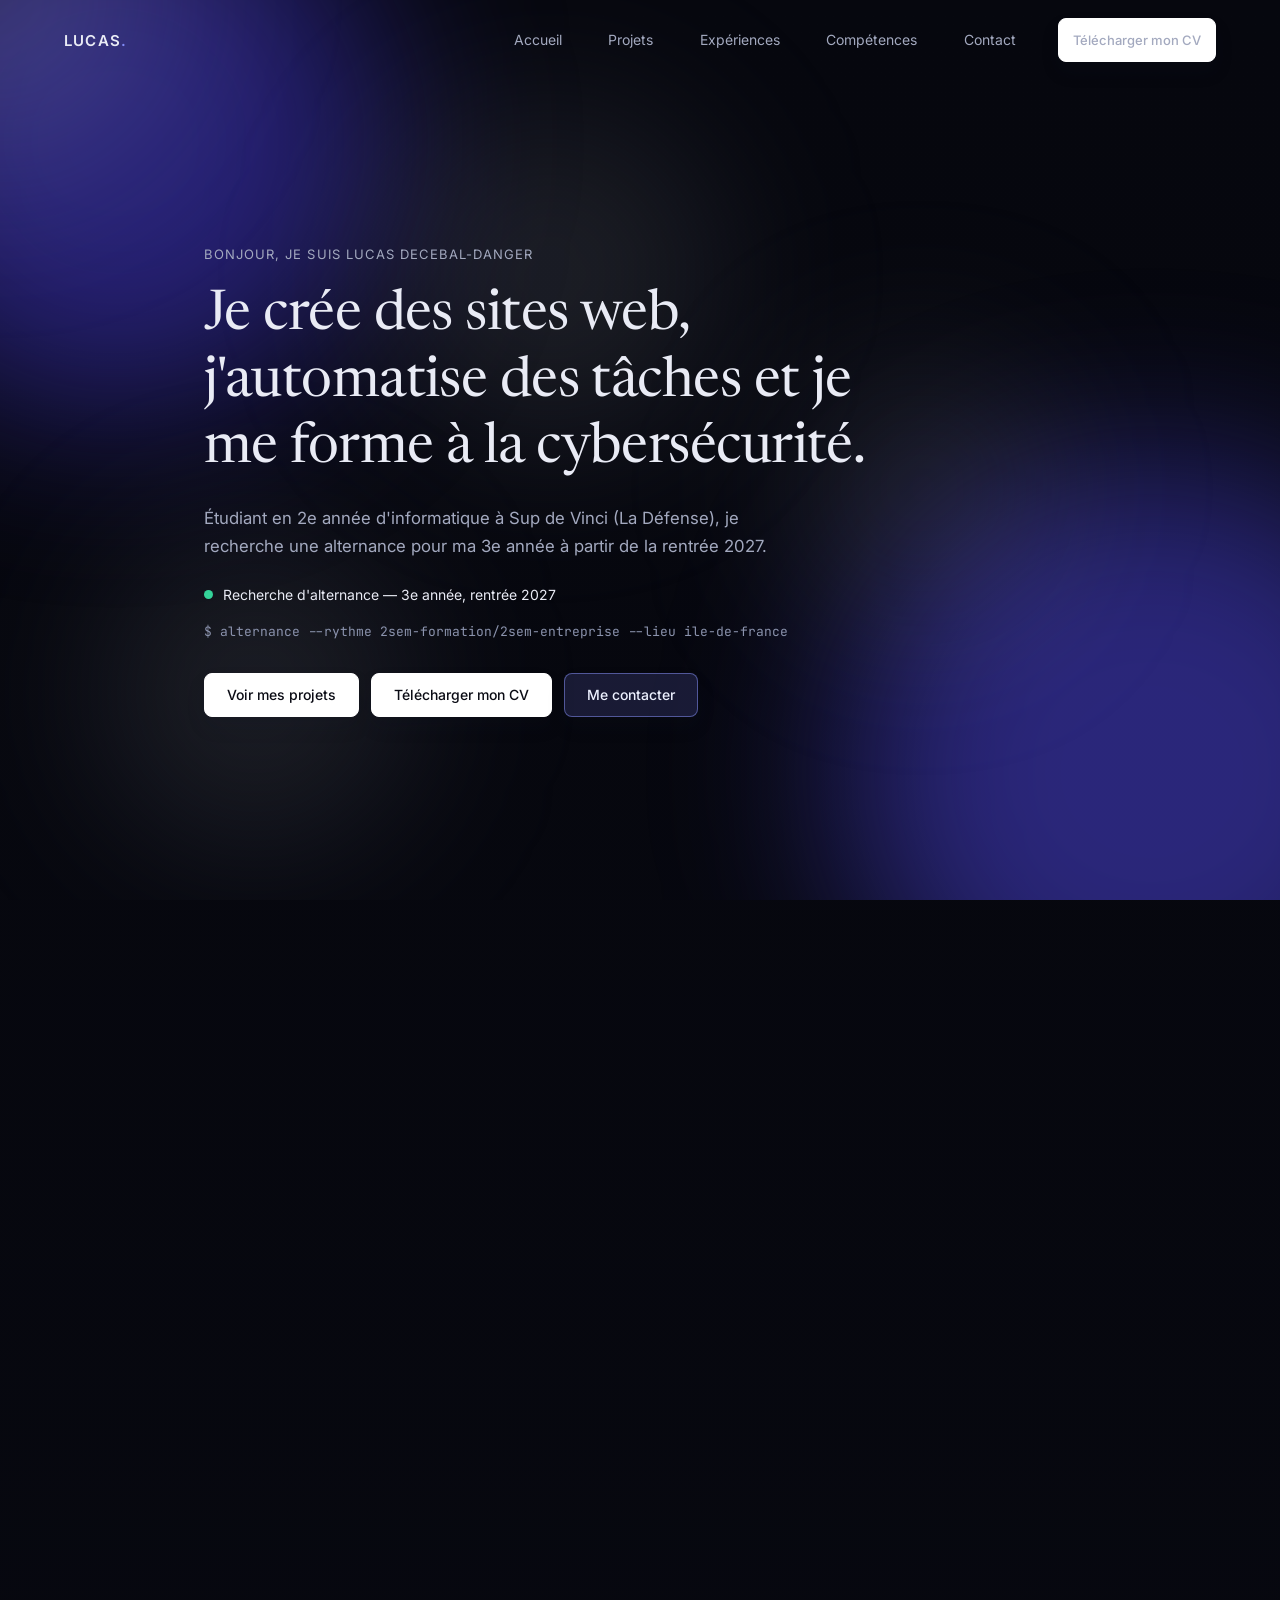
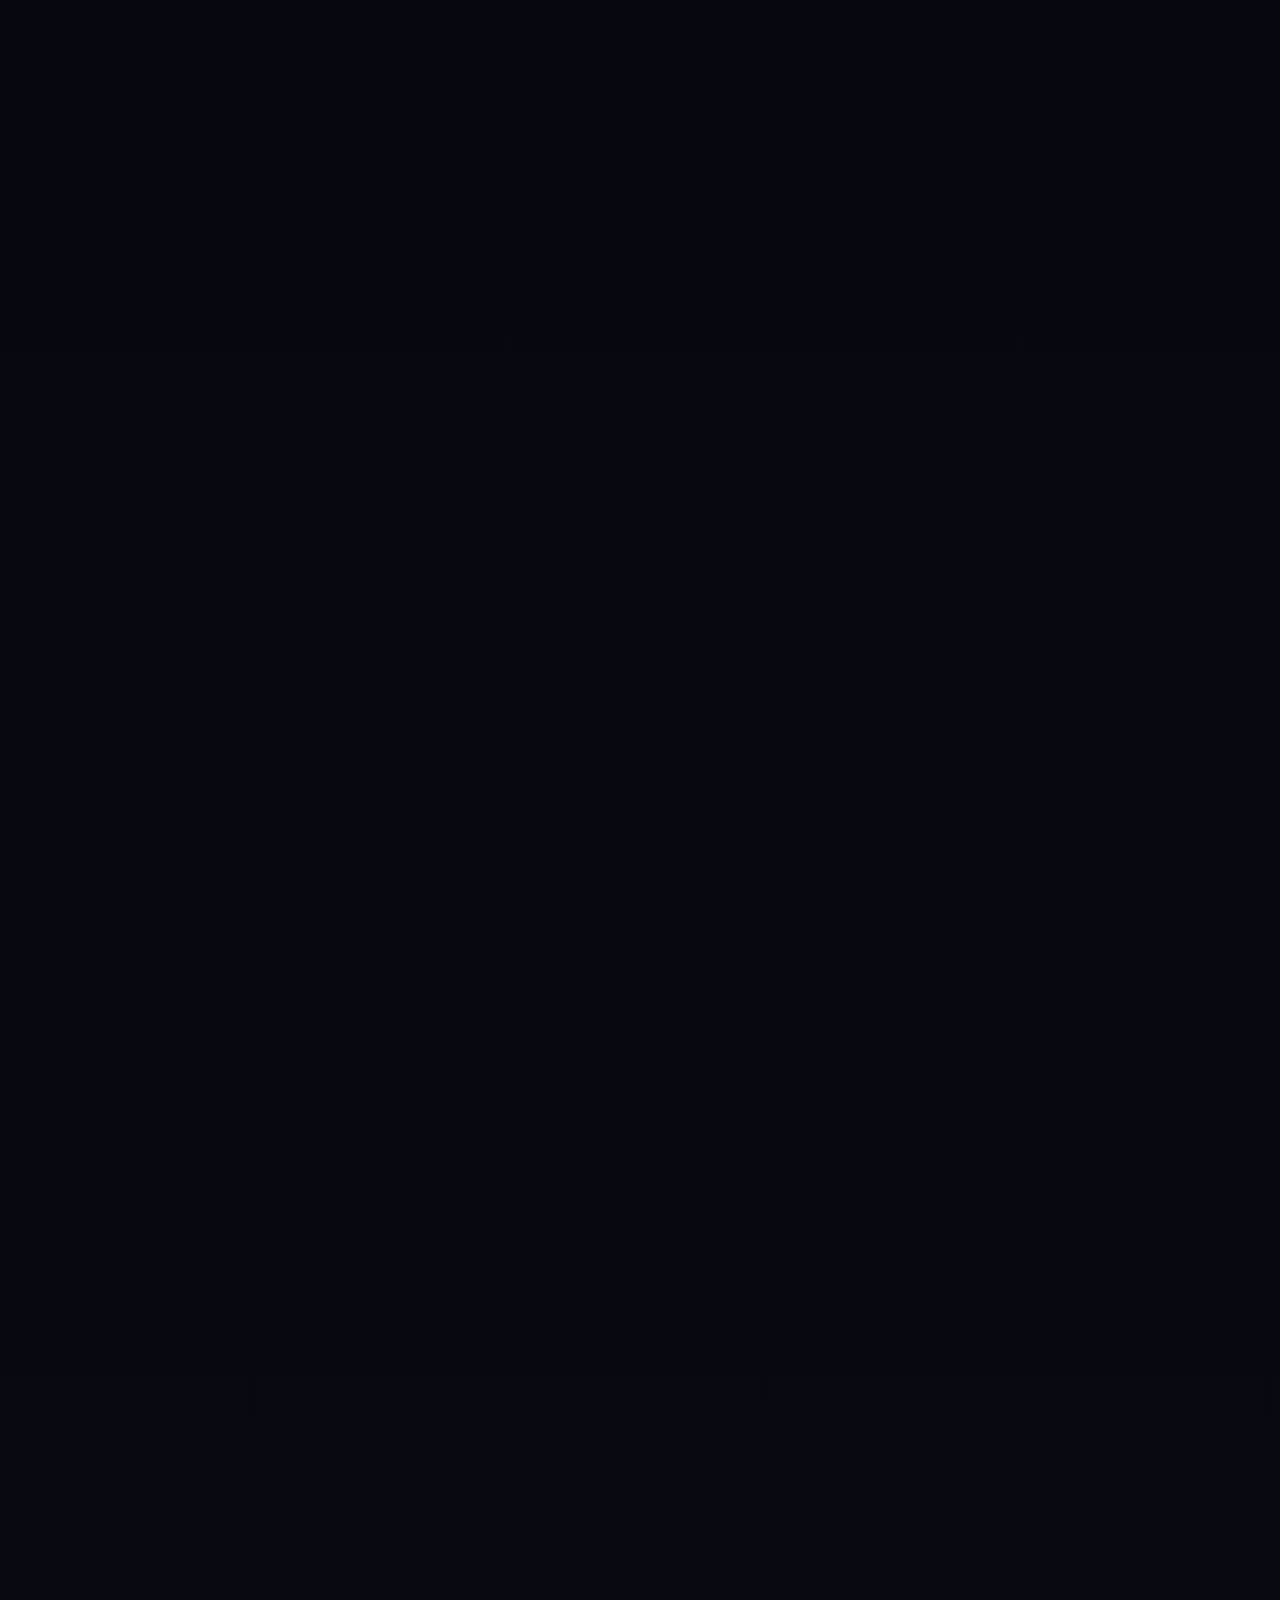
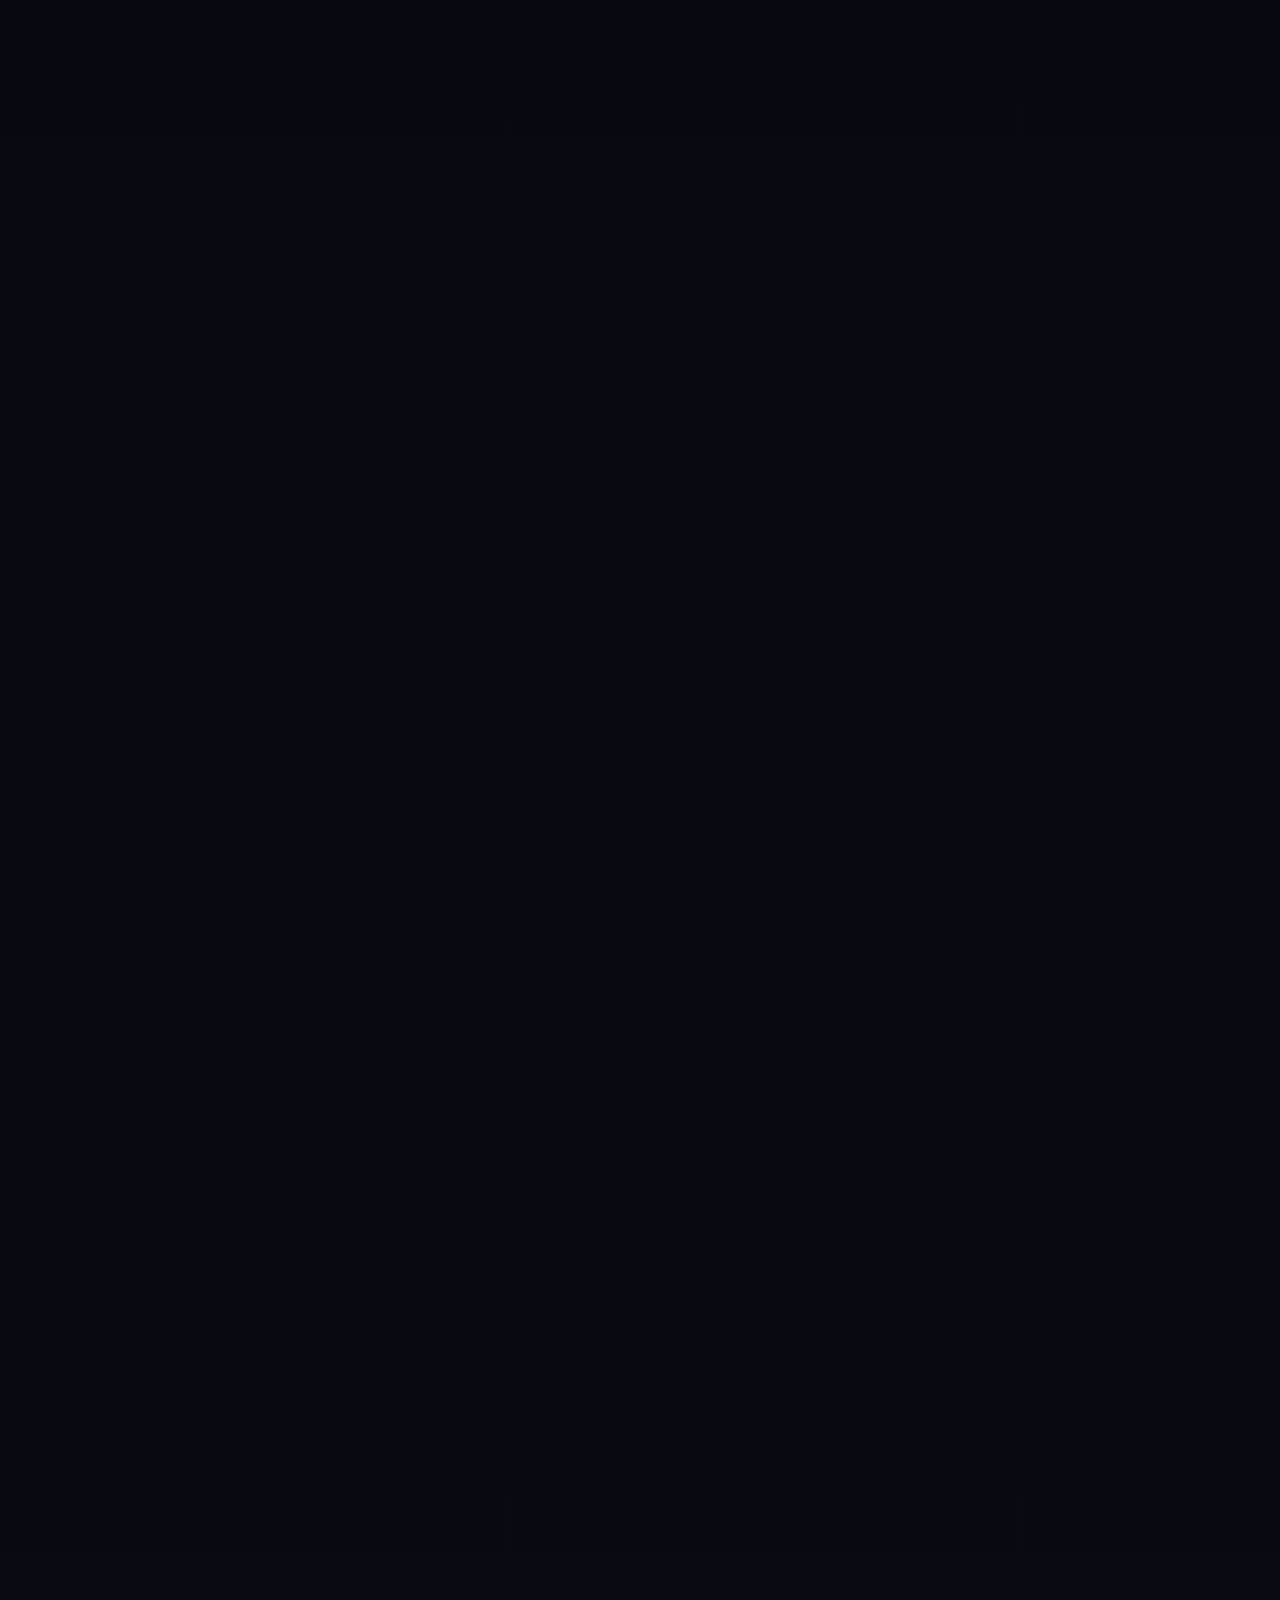
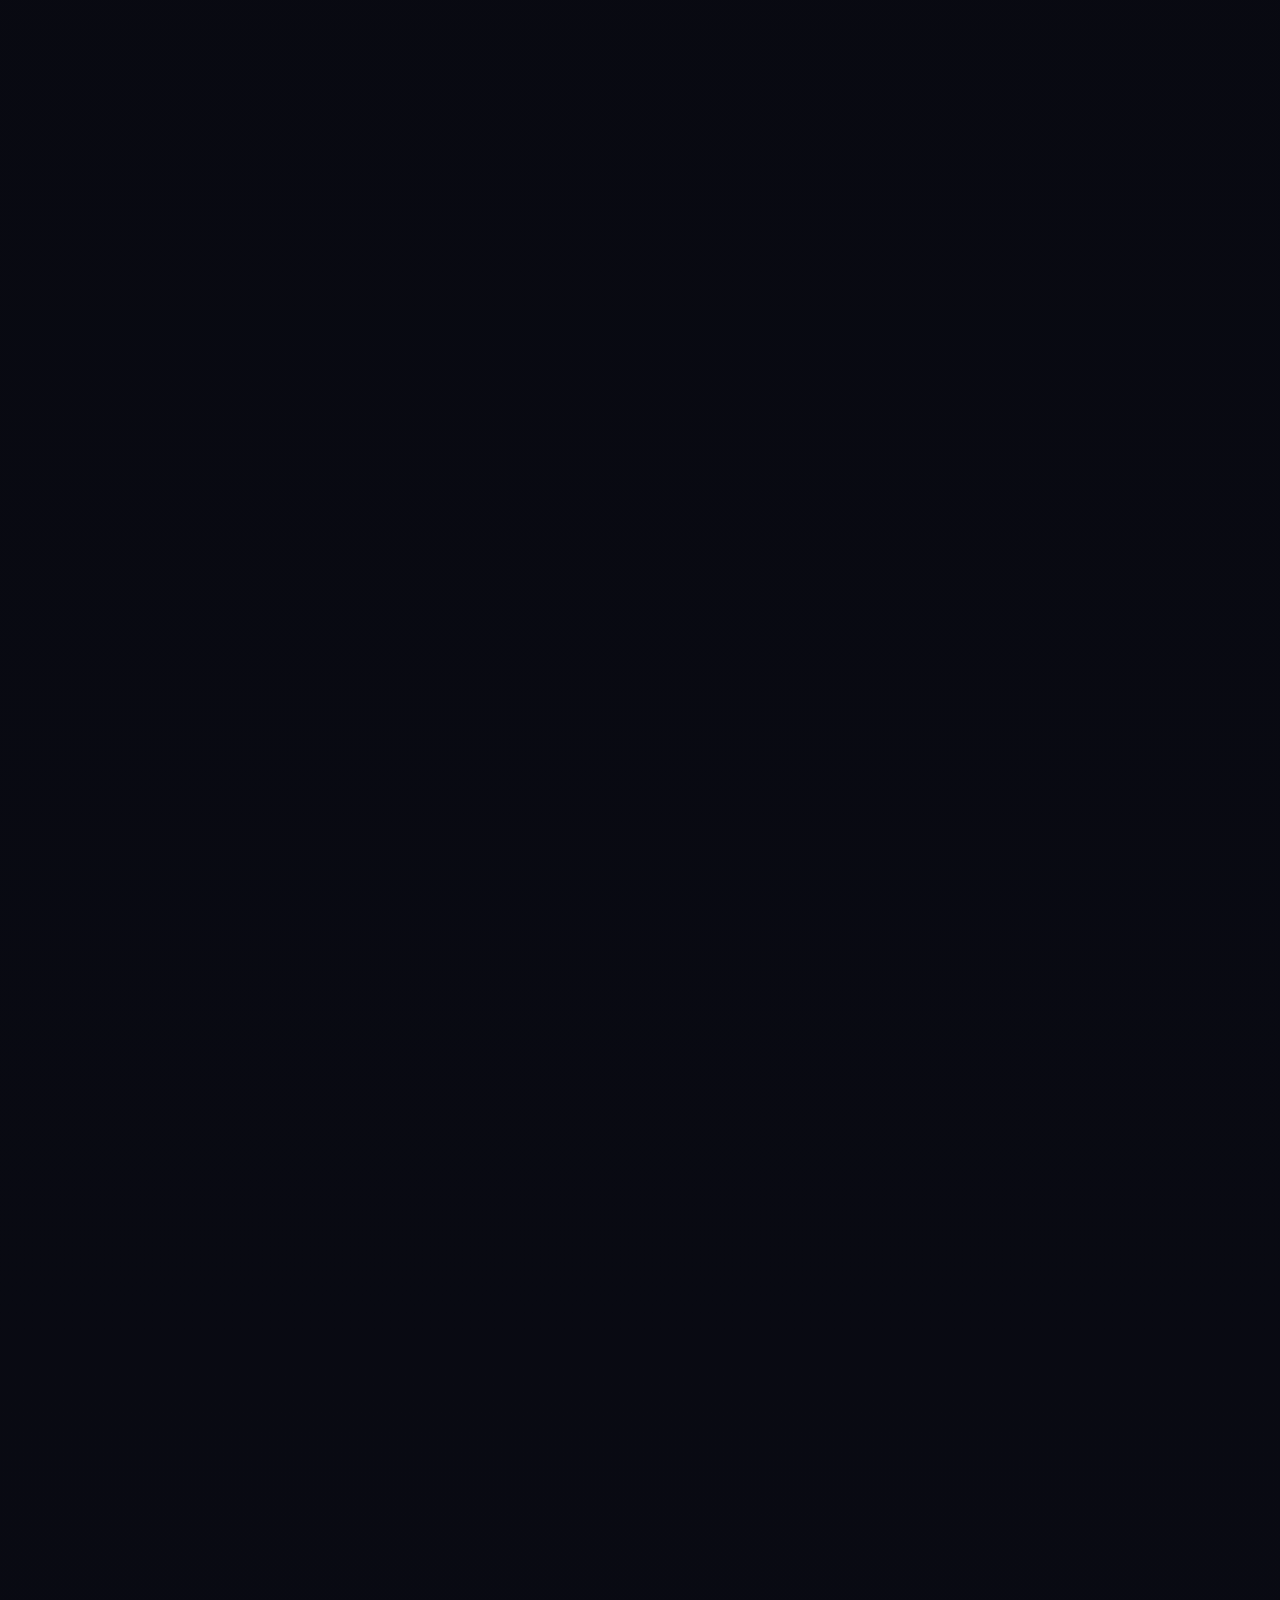
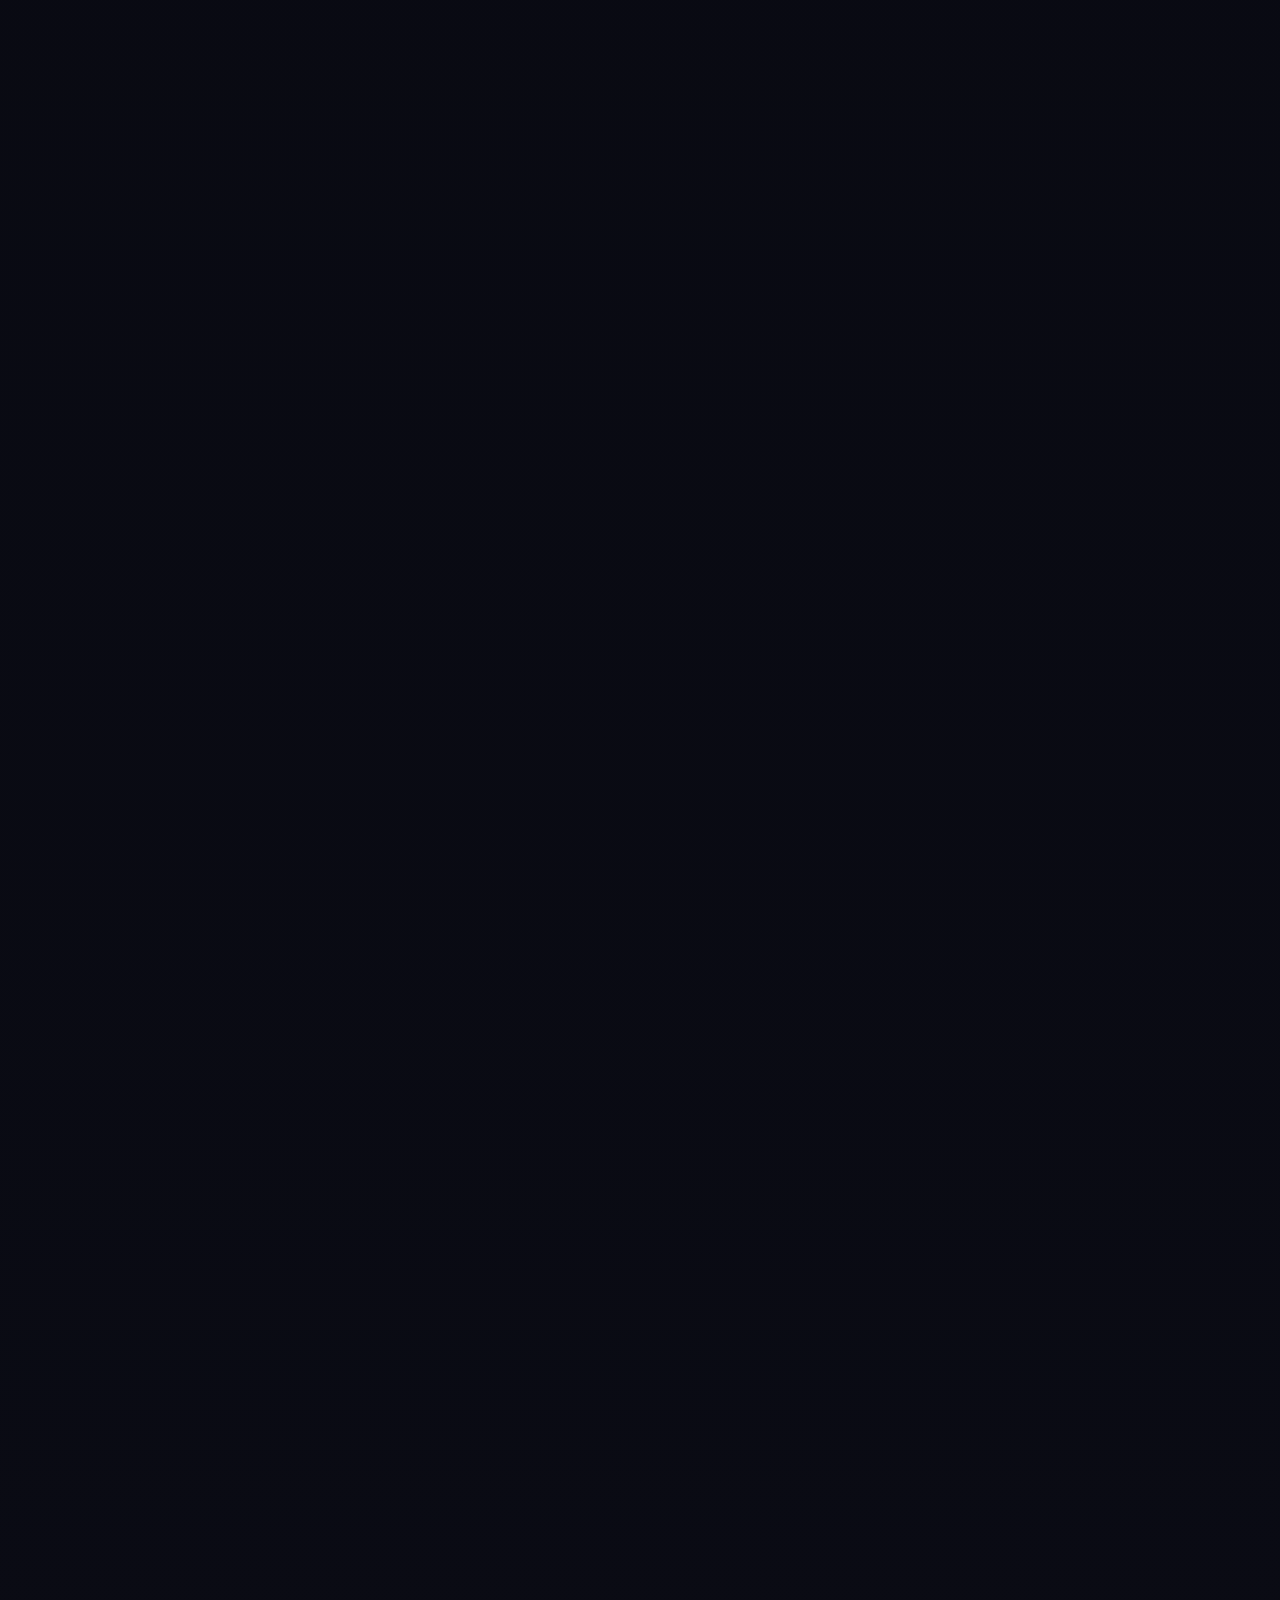
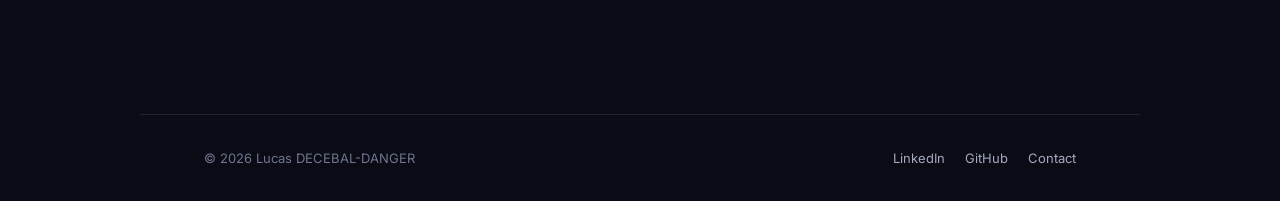
==== index.html @ c4e87b5c "Refactor code structure for improved readability and maintainability" ====
<!DOCTYPE html>
<html lang="fr">
<head>
<meta charset="UTF-8">
<meta name="viewport" content="width=device-width, initial-scale=1">
<title>Lucas DECEBAL-DANGER | Étudiant en informatique — Alternance 3e année</title>
<meta name="description" content="Portfolio de Lucas DECEBAL-DANGER, étudiant en 2e année d'informatique à Sup de Vinci (La Défense). Recherche d'alternance pour la 3e année, rentrée 2027 : 2 semaines en formation / 2 semaines en entreprise. Stage conventionné préalable possible à partir du 10 mai 2027 en Île-de-France. Projets en cybersécurité, systèmes et réseaux, cloud, développement web et automatisation.">
<meta property="og:type" content="website">
<meta property="og:locale" content="fr_FR">
<meta property="og:title" content="Lucas DECEBAL-DANGER | Étudiant en informatique — Alternance 3e année">
<meta property="og:description" content="Recherche d'alternance 3e année (rentrée 2027) : 2 semaines en formation / 2 semaines en entreprise. Stage conventionné préalable possible dès le 10 mai 2027, Île-de-France. Projets en cybersécurité, systèmes et réseaux, cloud, développement web et automatisation.">
<link rel="canonical" href="https://lucasdecebal.github.io/Portfolio-Lucas/">
<meta property="og:url" content="https://lucasdecebal.github.io/Portfolio-Lucas/">
<meta property="og:image" content="https://lucasdecebal.github.io/Portfolio-Lucas/assets/images/og-image.png">
<meta property="og:image:width" content="1200">
<meta property="og:image:height" content="630">
<meta property="og:image:alt" content="Aperçu du portfolio de Lucas DECEBAL-DANGER — recherche d'alternance 3e année, rentrée 2027">
<meta name="twitter:card" content="summary_large_image">
<meta name="twitter:title" content="Lucas DECEBAL-DANGER | Étudiant en informatique — Alternance 3e année">
<meta name="twitter:description" content="Recherche d'alternance 3e année (rentrée 2027), rythme 2 semaines en formation / 2 semaines en entreprise. Stage conventionné préalable possible dès le 10 mai 2027.">
<meta name="twitter:image" content="https://lucasdecebal.github.io/Portfolio-Lucas/assets/images/og-image.png">
<meta name="theme-color" content="#06070e">
<link rel="icon" href="data:image/svg+xml,%3Csvg xmlns='http://www.w3.org/2000/svg' viewBox='0 0 32 32'%3E%3Crect width='32' height='32' rx='7' fill='%230a0b14'/%3E%3Ctext x='8' y='23' font-size='20' fill='%23fff' font-family='serif'%3EL%3C/text%3E%3C/svg%3E">
<link rel="preconnect" href="https://fonts.googleapis.com">
<link rel="preconnect" href="https://fonts.gstatic.com" crossorigin>
<link href="https://fonts.googleapis.com/css2?family=Inter:wght@400;500;600&family=JetBrains+Mono:wght@400&family=Newsreader:opsz,wght@6..72,400;6..72,500&display=swap" rel="stylesheet">
<link rel="stylesheet" href="style.css">
<script>document.documentElement.classList.add('js')</script>
</head>
<body>
<a class="skip" href="#contenu">Aller au contenu</a>
<div class="bg" aria-hidden="true">
  <div class="blob b-indigo"><i></i></div><div class="blob b-indigo2"><i></i></div>
  <div class="blob b-grey g1"><i></i></div><div class="blob b-grey g2"><i></i></div><div class="blob b-grey g3"><i></i></div>
  <div class="blob b-mouse" id="mouse-blob"><i></i></div>
</div>

<header class="nav" id="nav">
  <a href="#accueil" class="logo">LUCAS<span>.</span></a>
  <button class="menu-btn" id="menu-btn" aria-expanded="false" aria-controls="menu" aria-label="Ouvrir le menu"><span></span><span></span></button>
  <nav id="menu" aria-label="Navigation principale">
    <a href="#accueil">Accueil</a><a href="#projets">Projets</a><a href="#experiences">Expériences</a><a href="#competences">Compétences</a><a href="#contact">Contact</a>
    <a class="btn btn-sm" href="./CV_Lucas_Decebal-Danger.pdf" download="CV_Lucas_Decebal-Danger.pdf">Télécharger mon CV</a>
  </nav>
</header>

<main id="contenu">
<section id="accueil" class="hero">
  <p class="eyebrow">Bonjour, je suis Lucas DECEBAL-DANGER</p>
  <h1>Je crée des sites web, j'automatise des tâches et je me forme à la cybersécurité.</h1>
  <p class="lead">Étudiant en 2e année d'informatique à Sup de Vinci (La Défense), je recherche une alternance pour ma 3e année à partir de la rentrée 2027.</p>
  <p class="avail"><span class="dot" aria-hidden="true"></span>Recherche d'alternance — 3e année, rentrée 2027</p>
  <p class="term-line mono" aria-hidden="true">$ alternance --rythme 2sem-formation/2sem-entreprise --lieu ile-de-france</p>
  <div class="cta">
    <a class="btn" href="#projets">Voir mes projets</a>
    <a class="btn" href="./CV_Lucas_Decebal-Danger.pdf" download="CV_Lucas_Decebal-Danger.pdf">Télécharger mon CV</a>
    <a class="btn ghost" href="#contact">Me contacter</a>
  </div>
</section>

<section id="apropos" class="sec reveal">
  <h2>À propos</h2>
  <div class="about">
    <p class="prose">Je suis étudiant en informatique à Sup de Vinci, avec un intérêt marqué pour le développement web, les systèmes, les réseaux, l’automatisation et la cybersécurité. J’aime concevoir des solutions concrètes, apprendre en pratiquant et travailler sur des projets qui combinent ergonomie, logique métier et qualité technique.</p>
    <dl class="facts">
      <div><dt>Formation</dt><dd>Bachelor informatique, 2e année, Sup de Vinci (La Défense)</dd></div>
      <div><dt>Recherche</dt><dd>Alternance 3e année, rentrée 2027</dd></div>
      <div><dt>Rythme</dt><dd>2 semaines en formation / 2 semaines en entreprise</dd></div>
      <div><dt>Stage préalable</dt><dd>2 mois, du 10 mai à début juillet 2027, en présentiel en Île-de-France</dd></div>
      <div><dt>Domaines</dt><dd>Cybersécurité, systèmes et réseaux, cloud, développement web, automatisation</dd></div>
    </dl>
  </div>
</section>

<section id="projets" class="sec reveal">
  <h2>Projets</h2>

  <div class="projects-list">
    <article class="project-row reverse">
      <div class="project-visual webshield-visual">
        <img loading="lazy" decoding="async" src="./assets/images/Capture d'écran 2026-10-10 025904.png" alt="Interface du scanner de sécurité HTTP WebShield">
      </div>
      <div class="project-content">
        <p class="project-kicker">01 / Cybersécurité</p>
        <h3>WebShield — Scanner de sécurité HTTP</h3>
        <p>Développement d'un outil en Python permettant d'analyser les en-têtes HTTP de sécurité, les cookies et les redirections d'un site web, puis de générer un rapport HTML lisible.</p>
        <p class="project-status">Projet personnel en cours de finalisation</p>
        <ul class="project-points">
          <li>Analyse des en-têtes HTTP et de la configuration de sécurité web.</li>
          <li>Vérification des cookies et du comportement des redirections.</li>
          <li>Génération d'un rapport HTML clair accompagné d'une documentation technique.</li>
        </ul>
        <div class="project-metrics compact">
          <div><strong>HTTP</strong><span>analyse</span></div>
          <div><strong>HTML</strong><span>rapport</span></div>
          <div><strong>En cours</strong><span>finalisation</span></div>
        </div>
        <div class="project-techs">
          <span>Python</span><span>Requests</span><span>HTML</span><span>Cybersécurité</span>
        </div>
        <div class="project-actions">
          <a class="btn light" href="https://github.com/LucasDECEBAL/WebShield" target="_blank" rel="noopener noreferrer">Code source</a>
        </div>
      </div>
    </article>

    <article class="project-row">
      <div class="project-visual">
        <img loading="lazy" decoding="async" src="./assets/images/Capture d'écran 2026-10-09 230241.png" alt="Interface du site Main Line Bounce">
      </div>
      <div class="project-content">
        <p class="project-kicker">02 / Site e-commerce</p>
        <h3>Main Line Bounce</h3>
        <p>Site e-commerce développé à partir d’une maquette pour une entreprise de location de châteaux gonflables. J’ai travaillé sur la mise en page, la logique de commande et la qualité globale de l’expérience utilisateur dans un contexte commercial réel.</p>
        <ul class="project-points">
          <li>Interface responsive conçue pour les écrans desktop et mobile.</li>
          <li>Panier et paiement intégrés avec Stripe, avec stockage local des données utilisateur.</li>
          <li>Protection des saisies et optimisation SEO pour un site de vente.</li>
        </ul>
        <div class="project-metrics">
          <div><strong>Responsive</strong><span>UI</span></div>

          
          <div><strong>Stripe</strong><span>paiement</span></div>
          <div><strong>SEO</strong><span>référencement</span></div>
        </div>
        <div class="project-techs">
          <span>HTML</span><span>CSS</span><span>JavaScript</span><span>Stripe</span><span>Netlify</span>
        </div>
        <div class="project-actions">
          <a class="btn ghost" href="https://mainlinebounce.com/" target="_blank" rel="noopener noreferrer">Voir le site</a>
          <a class="btn light" href="https://github.com/LucasDECEBAL/mainlinebounce" target="_blank" rel="noopener noreferrer">Code source</a>
        </div>
      </div>
    </article>

    <article class="project-row reverse">
      <div class="project-visual">
        <img loading="lazy" decoding="async" src="./assets/images/gymshark-workflows.webp" alt="Dashboard Gymshark Sync">
      </div>
      <div class="project-content">
        <p class="project-kicker">03 / Assistant interne</p>
        <h3>Gymshark Sync</h3>
        <p>Projet collectif autour d’un assistant IA interne. J’ai principalement contribué au frontend pour rendre le chat plus lisible, les tâches plus faciles à organiser et l’expérience plus claire dans un usage professionnel.</p>
        <ul class="project-points">
          <li>Interface web pensée pour la discussion, la navigation et la synthèse rapide.</li>
          <li>Organisation visuelle des demandes via raccourcis et blocs d’action.</li>
          <li>Architecture locale avec Ollama, historique des conversations et streaming en temps réel.</li>
        </ul>
        <div class="project-metrics compact">
          <div><strong>Local</strong><span>Ollama</span></div>
          <div><strong>SSE</strong><span>streaming</span></div>
          <div><strong>Chat</strong><span>UI</span></div>
        </div>
        <div class="project-techs">
          <span>Node.js</span><span>Express</span><span>Ollama</span><span>Swagger</span><span>JavaScript</span>
        </div>
        <div class="project-actions">
          <a class="btn light" href="https://github.com/LucasDECEBAL/Projet-Gymshark---Sync" target="_blank" rel="noopener noreferrer">Code source</a>
        </div>
      </div>
    </article>

    <article class="project-row">
      <div class="project-visual mobile-visual">
        <img loading="lazy" decoding="async" src="./assets/images/home_page.jpg" alt="Page d'accueil de l'application AgriScan">
      </div>
      <div class="project-content">
        <p class="project-kicker">04 / Diagnostic intelligent</p>
        <h3>AgriScan</h3>
        <p>Application mobile orientée diagnostic agricole et aide à la décision. Le projet met en avant l’UX mobile, le parcours utilisateur et la structuration de l’information pour qu’un diagnostic soit rapide, lisible et facilement exploitable.</p>
        <ul class="project-points">
          <li>Interface mobile pensée pour une consultation plus rapide et intuitive.</li>
          <li>Organisation du parcours autour de la lecture des symptômes et des recommandations.</li>
          <li>Stack TypeScript + MongoDB pour le développement applicatif et la gestion des données.</li>
        </ul>
        <div class="project-metrics compact">
          <div><strong>TypeScript</strong><span>app</span></div>
          <div><strong>MongoDB</strong><span>données</span></div>
          <div><strong>UX</strong><span>mobile</span></div>
        </div>
        <div class="project-techs">
          <span>TypeScript</span><span>MongoDB</span><span>Frontend</span><span>Backend</span>
        </div>
        <div class="project-actions">
          <a class="btn light" href="https://github.com/LucasDECEBAL/Projet-d-etude" target="_blank" rel="noopener noreferrer">Code source</a>
        </div>
      </div>
    </article>

    <article class="project-row reverse">
      <div class="project-visual">
        <img loading="lazy" decoding="async" src="./assets/images/Assistant de veille IA automatisé.png" alt="Workflow d'automatisation de veille IA">
      </div>
      <div class="project-content">
        <p class="project-kicker">05 / Automatisation IA</p>
        <h3>Veille IA automatisée</h3>
        <p>Workflow de veille IA conçu pour collecter des flux RSS, filtrer les contenus utiles, les synthétiser avec l’IA puis les archiver dans Notion. L’objectif est de gagner du temps sur la veille et d’obtenir une information plus exploitable au quotidien.</p>
        <ul class="project-points">
          <li>Collecte et agrégation de sources d’information ciblées.</li>
          <li>Tri et synthèse des contenus pour garder l’essentiel.</li>
          <li>Archivage structuré dans Notion pour une veille plus facilement exploitable.</li>
        </ul>
        <div class="project-metrics compact">
          <div><strong>RSS</strong><span>flux</span></div>
          <div><strong>OpenAI</strong><span>résumé</span></div>
          <div><strong>Notion</strong><span>archive</span></div>
        </div>
        <div class="project-techs">
          <span>n8n</span><span>Make</span><span>OpenAI</span><span>Notion</span>
        </div>
        <div class="project-actions">
          <a class="btn light" href="https://github.com/LucasDECEBAL/veille-ia-automatique" target="_blank" rel="noopener noreferrer">Code source</a>
          <a class="btn light" href="./assets/images/Assistant de veille IA automatisé.png" target="_blank" rel="noopener noreferrer">Voir le workflow</a>
        </div>
      </div>
    </article>
  </div>
</section>

<section id="experiences" class="sec reveal">
  <h2>Expériences</h2>
  <ol class="timeline">
    <li>
      <time>Juillet 2026 · 1 mois</time>
      <h3>Main Line Bounce, Pennsylvanie (États-Unis)</h3>
      <p class="sub">Création de site web en autonomie</p>
      <ul>
        <li>Conception et développement d'un site e-commerce de location de châteaux gonflables à partir d'une maquette.</li>
        <li>Interfaces responsive en HTML, CSS et JavaScript.</li>
        <li>Panier dynamique avec localStorage et paiements via Stripe.</li>
        <li>Protection des clés API avec les variables d'environnement Netlify et sécurisation des entrées utilisateur.</li>
        <li>SEO et suivi des conversions Google Ads.</li>
        <li>Guide de gestion interactif.</li>
        <li>Travail en anglais, échanges avec le client et tâches administratives.</li>
      </ul>
    </li>
    <li>
      <time>Juin 2026 · 1 mois</time>
      <h3>Argano</h3>
      <p class="sub">Découverte de l'environnement SAP</p>
      <ul>
        <li>Découverte de l'utilisation de SAP dans un environnement professionnel.</li>
        <li>Observation des usages d'un ERP dans un grand groupe industriel.</li>
        <li>Découverte de l'organisation et des outils informatiques utilisés.</li>
      </ul>
    </li>
    <li class="mini"><time>Février 2025</time><h3>Stage d'observation, orthophoniste</h3></li>
    <li class="mini"><time>Décembre 2021</time><h3>Stage d'observation, opticien</h3></li>
  </ol>
</section>

<section id="competences" class="sec reveal">
  <h2>Compétences</h2>
  <div class="skills">
    <div><h3>Systèmes et réseaux</h3><ul class="tags"><li>Linux</li><li>Windows Server</li><li>Cisco Packet Tracer</li><li>VMware</li><li>Réseaux</li></ul></div>
    <div><h3>Développement</h3><ul class="tags"><li>HTML</li><li>CSS</li><li>JavaScript</li><li>PHP</li><li>Python</li><li>SQL</li></ul></div>
    <div><h3>Cybersécurité et automatisation</h3><ul class="tags"><li>Notions de cybersécurité</li><li>n8n</li><li>Make</li></ul></div>
    <div><h3>Outils et données</h3><ul class="tags"><li>Git/GitHub</li><li>MongoDB</li><li>WordPress</li><li>Microsoft Office</li><li>SAP (découverte)</li></ul></div>
  </div>
</section>

<section id="parcours" class="sec reveal">
  <h2>Parcours</h2>
  <div class="skills">
    <div><h3>Formation</h3>
      <p><b>Sup de Vinci, La Défense</b><br>Bachelor informatique, 2e année<br>2025 – aujourd'hui</p>
      <p><b>Lycée Jean-Jacques Rousseau</b><br>Baccalauréat général, Physique-Chimie et SVT<br>2022 – 2025</p></div>
    <div><h3>Langues</h3><p>Français : langue maternelle<br>Anglais : intermédiaire, expérience aux États-Unis<br>Italien : débutant</p></div>
    <div><h3>Centres d'intérêt</h3><p>Cybersécurité et pentest, intelligence artificielle et automatisation, jeux vidéo, basketball, voyages</p></div>
  </div>
</section>

<section id="contact" class="sec reveal">
  <h2>Me contacter</h2>
  <p class="prose">Je recherche une alternance pour ma 3e année à partir de la rentrée 2027, sur un rythme de 2 semaines en formation / 2 semaines en entreprise. Un stage conventionné de 2 mois à partir du 10 mai 2027 est également possible en préalable, pour démarrer une collaboration en amont de l'alternance. Écrivez-moi, je réponds rapidement.</p>
  <div class="contact-grid contact-grid-3">
    <a class="contact-card" href="mailto:lucasdecebaldanger09@gmail.com" aria-label="Envoyer un email">
      <span class="contact-icon" aria-hidden="true">
        <svg viewBox="0 0 24 24" role="img" aria-hidden="true"><path d="M3 7.5A2.5 2.5 0 0 1 5.5 5h13A2.5 2.5 0 0 1 21 7.5v9A2.5 2.5 0 0 1 18.5 19h-13A2.5 2.5 0 0 1 3 16.5v-9Zm2.2-.5 6.8 5.1 6.8-5.1H5.2Zm13.3 2.2-6.3 4.7a1 1 0 0 1-1.2 0L5.5 9.2v7.3c0 .3.2.5.5.5h12c.3 0 .5-.2.5-.5V9.2Z"/></svg>
      </span>
      <div class="contact-copy">
        <span class="contact-label">Email</span>
        <strong>lucasdecebaldanger09@gmail.com</strong>
      </div>
    </a>

    <a class="contact-card" href="https://github.com/LucasDECEBAL" target="_blank" rel="noopener noreferrer" aria-label="Voir mon GitHub">
      <span class="contact-icon" aria-hidden="true">
        <svg viewBox="0 0 24 24" role="img" aria-hidden="true"><path d="M12 2a10 10 0 0 0-3.16 19.49c.5.1.68-.22.68-.48v-1.7c-2.78.61-3.37-1.34-3.37-1.34-.45-1.16-1.1-1.47-1.1-1.47-.9-.62.07-.61.07-.61 1 .07 1.52 1.02 1.52 1.02.89 1.52 2.34 1.08 2.91.82.09-.64.35-1.08.63-1.33-2.22-.25-4.55-1.11-4.55-4.96 0-1.09.39-1.98 1.03-2.67-.1-.25-.45-1.28.1-2.67 0 0 .84-.27 2.75 1.02A9.4 9.4 0 0 1 12 6.8c.85 0 1.71.12 2.51.35 1.9-1.29 2.75-1.02 2.75-1.02.55 1.39.2 2.42.1 2.67.64.69 1.02 1.58 1.02 2.67 0 3.86-2.34 4.71-4.58 4.95.36.31.68.92.68 1.86v2.76c0 .27.18.59.69.49A10 10 0 0 0 12 2Z"/></svg>
      </span>
      <div class="contact-copy">
        <span class="contact-label">GitHub</span>
        <strong>LucasDECEBAL</strong>
      </div>
    </a>

    <a class="contact-card" href="https://www.linkedin.com/in/lucas-decebal-danger/" target="_blank" rel="noopener noreferrer" aria-label="Voir mon LinkedIn">
      <span class="contact-icon" aria-hidden="true">
        <svg viewBox="0 0 24 24" role="img" aria-hidden="true"><path d="M6.94 8.5A1.56 1.56 0 1 1 6.94 5.4a1.56 1.56 0 0 1 0 3.1ZM5.5 9.7h2.9v8.8H5.5V9.7Zm4.8 0h2.77v1.2h.04c.39-.73 1.34-1.5 2.77-1.5 2.96 0 3.51 1.95 3.51 4.48V18.5h-2.9v-17.1z"/></svg>
      </span>
      <div class="contact-copy">
        <span class="contact-label">LinkedIn</span>
        <strong>Lucas DECEBAL-DANGER</strong>
      </div>
    </a>
  </div>
  <div class="cta contact-cta">
    <a class="btn" href="./CV_Lucas_Decebal-Danger.pdf" download="CV_Lucas_Decebal-Danger.pdf">Télécharger mon CV</a>
  </div>
</section>
</main>

<footer class="foot">
  <p>© <span id="year">2026</span> Lucas DECEBAL-DANGER</p>
  <p class="foot-links"><a href="https://linkedin.com/in/lucas-decebal-danger" target="_blank" rel="noopener noreferrer">LinkedIn</a><a href="https://github.com/LucasDECEBAL" target="_blank" rel="noopener noreferrer">GitHub</a><a href="#contact">Contact</a></p>
</footer>

<div class="lightbox" id="image-modal" aria-hidden="true">
  <button class="lightbox-close" id="lightbox-close" aria-label="Fermer l'image agrandie">×</button>
  <img class="lightbox-image" id="lightbox-image" src="" alt="Vue agrandie du projet">
</div>

<script src="script.js"></script>
</body>
</html>
---- style.css ----
/* ===== Variables ===== */
:root{--bg:#06070e;--bg2:#0a0b14;--text:#e9ebf5;--muted:#a3a9bf;--line:rgba(255,255,255,.1);--card:rgba(255,255,255,.04);--green:#34d399;
--serif:'Newsreader',Georgia,serif;--sans:'Inter',system-ui,sans-serif;--mono:'JetBrains Mono',ui-monospace,monospace}
*{box-sizing:border-box;margin:0}
html{scroll-behavior:smooth;scroll-padding-top:80px}
body{background:linear-gradient(180deg,var(--bg),var(--bg2));color:var(--text);font:400 16px/1.7 var(--sans);overflow-x:hidden;min-height:100vh}
a{color:inherit}
:focus-visible{outline:2px solid #818cf8;outline-offset:3px;border-radius:4px}
.mono{font-family:var(--mono)}
.project-content p,.project-points,.timeline ul,.timeline li,.skills p,.facts dd,.contact-copy strong{overflow-wrap:anywhere;word-break:break-word}

/* ===== Fond : lueurs indigo + taches grises ===== */
.bg{position:fixed;inset:0;z-index:-1;overflow:hidden;pointer-events:none}
.blob{position:absolute;will-change:transform}
.blob i{display:block;width:100%;height:100%;border-radius:50%;filter:blur(90px);animation:float 18s ease-in-out infinite alternate}
.b-indigo{left:-12vw;top:-10vw;width:42vw;height:42vw}.b-indigo i{background:rgba(67,56,202,.55)}
.b-indigo2{right:-14vw;bottom:-14vw;width:48vw;height:48vw}.b-indigo2 i{background:rgba(79,70,229,.5);animation-duration:24s}
.b-grey i{background:rgba(190,196,215,.13)}
.g1{left:30vw;top:12vh;width:26vw;height:26vw}.g1 i{animation-duration:22s}
.g2{right:18vw;top:40vh;width:20vw;height:20vw}.g2 i{animation-duration:26s;animation-delay:-6s}
.g3{left:8vw;bottom:6vh;width:24vw;height:24vw}.g3 i{animation-duration:30s;animation-delay:-12s}
.b-mouse{left:0;top:0;width:340px;height:340px;margin:-170px 0 0 -170px}.b-mouse i{background:rgba(200,206,225,.16);animation:none}
@keyframes float{from{transform:translate3d(-4%,-3%,0) scale(1)}to{transform:translate3d(6%,5%,0) scale(1.12)}}
@keyframes riseIn{0%{opacity:0;transform:translateY(20px)}100%{opacity:1;transform:translateY(0)}}
@keyframes drift{0%,100%{transform:translate3d(0,0,0)}50%{transform:translate3d(0,-10px,0)}}
/* ===== Navigation ===== */
.nav{position:fixed;top:0;left:0;right:0;z-index:10;display:flex;align-items:center;justify-content:space-between;padding:18px max(24px,5vw);background:linear-gradient(var(--bg),transparent)}
.logo{font:600 15px var(--sans);letter-spacing:.08em;text-decoration:none}.logo span{color:#818cf8}
.nav nav{display:flex;gap:clamp(16px,3vw,40px);font-size:14px}
.nav nav a{text-decoration:none;color:var(--muted);transition:color .2s}
.nav nav a:hover,.nav nav a.on{color:#fff}
.btn{display:inline-block;padding:12px 22px;border-radius:8px;background:#fff;color:#0a0b14;font:500 14px var(--sans);text-decoration:none;border:1px solid #fff;transition:transform .25s cubic-bezier(.2,.8,.2,1),background .25s,box-shadow .25s;box-shadow:0 10px 18px rgba(17,24,39,.12)}
.btn:hover{transform:translateY(-2px);background:#e0e3f5;box-shadow:0 16px 24px rgba(99,102,241,.18)}
.btn.ghost{background:rgba(255,255,255,.06);color:var(--text);border-color:var(--line)}.btn.ghost:hover{background:rgba(255,255,255,.12)}
.btn-sm{padding:8px 14px;font-size:13px}
.social{position:fixed;right:max(20px,3vw);top:50%;transform:translateY(-50%);z-index:9;list-style:none;padding:0;display:flex;flex-direction:column;gap:14px}
.social a{display:grid;place-items:center;width:36px;height:36px;border-radius:50%;background:rgba(255,255,255,.1);font:500 12px var(--sans);text-decoration:none;transition:transform .25s ease,background .25s ease,box-shadow .25s ease}
.social a:hover{background:rgba(255,255,255,.22);transform:translateY(-2px);box-shadow:0 12px 20px rgba(99,102,241,.18)}

/* ===== Hero ===== */
main{max-width:1000px;margin:0 auto;padding:0 max(24px,5vw)}
.hero{min-height:100vh;display:flex;flex-direction:column;justify-content:center;padding:120px 0 60px}
.eyebrow{font-size:13px;letter-spacing:.08em;text-transform:uppercase;color:var(--muted);margin-bottom:18px}
h1{font:400 clamp(2rem,4.6vw,3.5rem)/1.18 var(--serif);max-width:20em;letter-spacing:-.01em}
.lead{margin-top:22px;max-width:36em;color:var(--muted);font-size:1.05rem}
.avail{display:flex;align-items:center;gap:10px;margin-top:22px;font-size:14px}
.dot{width:9px;height:9px;border-radius:50%;background:var(--green);box-shadow:0 0 0 0 rgba(52,211,153,.6);animation:pulse 2s infinite}
@keyframes pulse{70%{box-shadow:0 0 0 10px rgba(52,211,153,0)}100%{box-shadow:0 0 0 0 rgba(52,211,153,0)}}
.term{margin-top:14px;font-size:13px;color:#8b93ad}
.caret{display:inline-block;width:7px;height:14px;margin-left:2px;vertical-align:-2px;background:#818cf8;animation:blink 1s steps(2) infinite}
@keyframes blink{50%{opacity:0}}
.cta{display:flex;flex-wrap:wrap;gap:12px;margin-top:30px}

/* ===== Sections ===== */
.sec{padding:80px 0;border-top:1px solid var(--line)}
h2{font:400 clamp(1.7rem,3vw,2.3rem)/1.2 var(--serif);margin-bottom:32px}
h3{font:500 1.05rem/1.4 var(--sans)}
.prose{max-width:38em;color:var(--muted);font-size:1.05rem}
.reveal{opacity:0;transform:translateY(24px);transition:opacity .7s,transform .7s}
.reveal.in{opacity:1;transform:none}

.lightbox{position:fixed;inset:0;display:flex;align-items:center;justify-content:center;padding:32px;background:rgba(3,5,12,.84);opacity:0;visibility:hidden;pointer-events:none;transition:opacity .25s ease,visibility .25s ease;z-index:60}
.lightbox.open{opacity:1;visibility:visible;pointer-events:auto}
.lightbox-image{max-width:min(92vw,1200px);max-height:88vh;border-radius:18px;border:1px solid rgba(255,255,255,.12);box-shadow:0 32px 80px rgba(0,0,0,.45);background:#0c1118;object-fit:contain;cursor:zoom-out}
.lightbox-close{position:absolute;top:22px;right:22px;width:44px;height:44px;border-radius:50%;border:1px solid rgba(255,255,255,.18);background:rgba(10,12,18,.72);color:#fff;font-size:2rem;line-height:1;cursor:pointer;transition:transform .2s ease,background .2s ease}
.lightbox-close:hover{transform:scale(1.04);background:rgba(18,19,28,.9)}
body.modal-open{overflow:hidden}

.projects-list{display:flex;flex-direction:column;gap:40px}
.project-row{display:grid;grid-template-columns:1.12fr 1fr;align-items:stretch;gap:clamp(24px,4vw,56px);padding:8px 0;animation:riseIn .9s cubic-bezier(.2,.8,.15,1) both}
.project-row:nth-child(2){animation-delay:.12s}.project-row:nth-child(3){animation-delay:.24s}.project-row:nth-child(4){animation-delay:.36s}
.project-row.reverse .project-visual{order:2}
.project-row.reverse .project-content{order:1}
.project-visual{position:relative;border:1px solid rgba(255,255,255,.14);border-radius:22px;overflow:hidden;background:rgba(12,18,28,.92);box-shadow:0 20px 40px rgba(0,0,0,.25);transition:transform .45s ease,box-shadow .45s ease,filter .45s ease;animation:drift 9s ease-in-out infinite alternate}
.project-visual::before{content:"";position:absolute;inset:0;background:radial-gradient(circle at top left, rgba(124,133,255,.18), transparent 38%);pointer-events:none}
.project-visual:hover{transform:translateY(-4px) scale(1.01);box-shadow:0 26px 48px rgba(15,23,42,.36)}
.project-visual img{display:block;width:100%;height:100%;object-fit:cover;max-height:420px;filter:saturate(1.04) contrast(1.04);transition:transform .45s ease}
.project-visual:hover img{transform:scale(1.02)}
.webshield-visual{display:block;min-height:0;padding:0;background:transparent;border:0;border-radius:0;box-shadow:none;overflow:visible}
.webshield-visual::before{display:none}
.webshield-visual img{height:auto;max-height:420px;object-fit:contain;filter:none}
.mobile-visual{background:transparent;border:0;border-radius:0;box-shadow:none;overflow:visible}.mobile-visual::before{display:none}
.mobile-visual img{object-fit:contain;background:transparent;filter:saturate(.95) contrast(1.04) brightness(.98);padding:0}
.project-content{padding:8px 0;min-width:0;display:flex;flex-direction:column;justify-content:center}
.project-kicker{font:500 12px/1.2 var(--mono);letter-spacing:.14em;text-transform:uppercase;color:#8a93ad;margin-bottom:18px}
.project-content h3{font:700 clamp(1.55rem,2.5vw,2.4rem)/1.08 var(--sans);margin:0 0 14px;color:#eff3ff;word-break:break-word;overflow-wrap:anywhere;max-width:15ch}
.project-content p{color:#a8b0c3;font-size:1.05rem;line-height:1.7;margin:0 0 20px;overflow-wrap:anywhere;word-break:break-word}
.project-content .project-status{margin-top:-8px;color:#a7f3d0;font-size:.9rem;font-weight:500}
.project-metrics{display:grid;grid-template-columns:repeat(auto-fit,minmax(120px,1fr));gap:18px 22px;padding-top:18px;border-top:1px solid rgba(255,255,255,.08)}
.project-metrics div{display:flex;flex-direction:column;gap:6px;min-width:0}
.project-metrics strong{font:700 clamp(1.05rem,1.5vw,1.35rem)/1.15 var(--sans);color:#f3f6ff;overflow-wrap:anywhere}
.project-metrics span{font:500 11px/1.2 var(--mono);letter-spacing:.12em;text-transform:uppercase;color:#8a93ad}
.project-techs{display:flex;flex-wrap:wrap;gap:10px;margin-top:22px}
.project-techs span{display:inline-flex;align-items:center;justify-content:center;padding:8px 14px;border-radius:10px;border:1px solid rgba(255,255,255,.14);background:rgba(255,255,255,.03);font:500 12px var(--sans);color:#dfe6ff;transition:transform .25s ease,background .25s ease,border-color .25s ease}
.project-techs span:hover{transform:translateY(-2px);background:rgba(255,255,255,.06);border-color:rgba(255,255,255,.2)}
.project-points{margin:18px 0 0;padding-left:1.15rem;color:var(--muted);font-size:.96rem;line-height:1.7}
.project-points li{margin-bottom:6px}
.project-actions{display:flex;flex-wrap:wrap;gap:14px;margin-top:26px}
.btn.light{background:rgba(255,255,255,.04);color:#eef2ff;border-color:rgba(255,255,255,.14)}
.btn.light:hover{background:rgba(255,255,255,.09)}
.btn.ghost{background:rgba(124,130,255,.16);color:#edf1ff;border-color:rgba(138,150,255,.5)}
.btn.ghost:hover{background:rgba(124,130,255,.24)}
@media(max-width:980px){.project-row,.project-row.reverse{grid-template-columns:1fr}.project-row.reverse .project-visual,.project-row.reverse .project-content{order:initial}.project-visual img{max-height:340px}.project-content h3{font-size:clamp(1.5rem,5vw,2.1rem)}}

.timeline{list-style:none;padding:0 0 0 22px;border-left:1px solid var(--line)}
.timeline>li{position:relative;padding:0 0 38px 14px}
.timeline>li::before{content:"";position:absolute;left:-28px;top:7px;width:11px;height:11px;border-radius:50%;background:#6366f1;box-shadow:0 0 0 4px rgba(99,102,241,.2)}
.timeline time{font:400 12.5px var(--mono);color:#8b93ad}
.timeline h3{margin-top:2px}.sub{color:#a5b4fc;font-size:14px}
.timeline ul{margin:12px 0 0 18px;color:var(--muted);font-size:.95rem}.timeline ul li{margin-bottom:5px}
.timeline .mini{padding-bottom:22px}.mini h3{font-weight:400;color:var(--muted)}

.skills{display:grid;grid-template-columns:repeat(auto-fit,minmax(min(100%,210px),1fr));gap:30px 40px}
.skills h3{margin-bottom:6px}.skills p{color:var(--muted);font-size:.95rem;margin-bottom:12px}.skills b{color:var(--text);font-weight:500}
.foot{padding:40px;text-align:center;color:#6e7590;font-size:13px;border-top:1px solid var(--line)}

.contact-grid{display:grid;grid-template-columns:repeat(3,minmax(0,1fr));gap:18px;margin-top:24px;align-items:stretch;max-width:1000px;margin-left:auto;margin-right:auto}
.contact-grid-3{justify-items:center}
.contact-card{display:flex;align-items:center;justify-content:center;gap:16px;min-height:92px;padding:18px 22px;border:1px solid rgba(255,255,255,.12);border-radius:16px;background:linear-gradient(180deg,rgba(255,255,255,.04),rgba(255,255,255,.02));box-shadow:inset 0 1px 0 rgba(255,255,255,.04);text-decoration:none;color:inherit;transition:transform .25s ease,border-color .25s ease,background .25s ease;width:100%;max-width:310px}
.contact-card:hover{transform:translateY(-3px);border-color:rgba(255,255,255,.18);background:linear-gradient(180deg,rgba(255,255,255,.06),rgba(255,255,255,.03))}
.contact-icon{flex:0 0 42px;display:grid;place-items:center;width:42px;height:42px;border-radius:12px;background:rgba(255,255,255,.06);border:1px solid rgba(255,255,255,.08)}
.contact-icon svg{width:22px;height:22px;fill:#eef2ff;opacity:.9;display:block}
.contact-copy{display:flex;flex-direction:column;min-width:0;justify-content:center;flex:1}
.contact-label{display:block;font-size:14px;font-weight:600;color:#f5f7ff;line-height:1.3}
.contact-copy strong{display:block;font-weight:500;font-size:clamp(.82rem,1vw,1.02rem);color:#cdd5ef;line-height:1.45;white-space:nowrap;overflow:hidden;text-overflow:ellipsis}
.contact-cta{justify-content:center;margin-top:28px}

/* ===== Responsive ===== */
@media(max-width:820px){.social{display:none}.nav nav{display:none}.hero{padding-top:100px}}
@media(prefers-reduced-motion:reduce){*{animation:none!important;transition:none!important;scroll-behavior:auto!important}.reveal{opacity:1;transform:none}}

/* ===== V2 : refonte (surcharges) ===== */
h1,h2,h3{text-wrap:balance}
.skip{position:absolute;left:12px;top:-60px;z-index:20;padding:10px 16px;background:#fff;color:#0a0b14;border-radius:8px}.skip:focus{top:12px}
.sr{position:absolute;width:1px;height:1px;overflow:hidden;clip:rect(0 0 0 0);white-space:nowrap}
.blob i{animation:none}.dot{animation:none}
.b-mouse{transition:transform .9s cubic-bezier(.2,.7,.2,1)}
.reveal{opacity:1;transform:none}.js .reveal{opacity:0;transform:translateY(16px)}.js .reveal.in{opacity:1;transform:none}
.nav{background:none;transition:background .25s,border-color .25s;border-bottom:1px solid transparent}
.nav.scrolled{background:rgba(6,7,14,.88);backdrop-filter:blur(10px);border-color:var(--line)}
.nav nav{align-items:center}
.logo{display:inline-flex;align-items:center;min-height:44px}
.menu-btn{display:none;width:44px;height:44px;border:1px solid var(--line);border-radius:8px;background:rgba(255,255,255,.05);cursor:pointer;position:relative}
.menu-btn span{position:absolute;left:12px;right:12px;height:2px;background:#fff;transition:transform .25s}
.menu-btn span:first-child{top:17px}.menu-btn span:last-child{top:25px}
.menu-btn[aria-expanded=true] span:first-child{top:21px;transform:rotate(45deg)}.menu-btn[aria-expanded=true] span:last-child{top:21px;transform:rotate(-45deg)}
.hero{min-height:100svh}
.term-line{margin-top:14px;font-size:13px;color:#8b93ad}
.btn{min-height:44px;display:inline-flex;align-items:center}
.about{display:grid;grid-template-columns:1.1fr 1fr;gap:40px;align-items:start}
.facts{display:grid;gap:14px}.facts div{padding-bottom:14px;border-bottom:1px solid var(--line)}
.facts dt{font:400 12.5px var(--mono);color:#8b93ad}.facts dd{font-size:.95rem}

.card{display:flex;flex-direction:column;padding:0;overflow:hidden}
.card:hover{transform:translateY(-3px)}
.card .body{padding:20px;display:flex;flex-direction:column;flex:1}
.card .body>p:not(.meta){margin:6px 0 4px}
.meta{font:400 12.5px var(--mono);color:#8b93ad}
.fig{margin:0;aspect-ratio:16/9;background:#0d0f1a;border-bottom:1px solid var(--line);overflow:hidden}
.fig img{display:block;width:100%;height:100%;object-fit:cover;object-position:top}
.fig.contain img{object-fit:contain}.fig.phone{display:flex;justify-content:center}.fig.phone img{width:auto;object-fit:contain}
.feature{margin-bottom:20px}
.feature .fig{aspect-ratio:1400/644;flex:none}
.feature .body{padding:28px 32px}
.feature h3{font:400 1.8rem/1.2 var(--serif)}
.points{margin:12px 0 0 18px;color:var(--muted);font-size:.95rem}.points li{margin-bottom:4px}
.actions{margin-top:auto;padding-top:18px;display:flex;gap:10px;flex-wrap:wrap}
.grid{grid-template-columns:repeat(3,minmax(0,1fr))}
.projects-list{display:flex;flex-direction:column;gap:40px}
.project-row{display:grid;grid-template-columns:1.12fr 1fr;align-items:center;gap:clamp(24px,4vw,56px);padding:8px 0}
.project-row.reverse .project-visual{order:2}
.project-row.reverse .project-content{order:1}
.project-visual{position:relative;border:1px solid rgba(255,255,255,.14);border-radius:22px;overflow:hidden;background:rgba(12,18,28,.92);box-shadow:0 20px 40px rgba(0,0,0,.25)}
.project-visual::before{content:"";position:absolute;inset:0;background:radial-gradient(circle at top left, rgba(124,133,255,.18), transparent 38%);pointer-events:none}
.project-visual img{display:block;width:100%;height:100%;object-fit:cover;max-height:420px;filter:saturate(1.04) contrast(1.04)}
.projects-list .project-row:nth-child(2) .project-visual img,
.projects-list .project-row:nth-child(3) .project-visual img,
.projects-list .project-row:nth-child(5) .project-visual img{max-height:470px}
.mobile-visual{background:transparent;border:0;border-radius:0;box-shadow:none;overflow:visible}.mobile-visual::before{display:none}.mobile-visual img{object-fit:contain;background:transparent}
.project-content{padding:8px 0;min-width:0}
.project-kicker{font:500 12px/1.2 var(--mono);letter-spacing:.14em;text-transform:uppercase;color:#8a93ad;margin-bottom:18px}
.project-content h3{font:700 clamp(1.55rem,2.4vw,2.5rem)/1.08 var(--sans);margin:0 0 16px;color:#eff3ff;word-break:break-word;overflow-wrap:anywhere}
.project-content p{color:#a8b0c3;font-size:1.05rem;line-height:1.7;margin:0 0 20px;overflow-wrap:anywhere;word-break:break-word}
.project-metrics{display:grid;grid-template-columns:repeat(auto-fit,minmax(120px,1fr));gap:18px 22px;padding-top:18px;border-top:1px solid rgba(255,255,255,.08)}
.project-metrics div{display:flex;flex-direction:column;gap:6px;min-width:0}
.project-metrics strong{font:700 clamp(1.05rem,1.5vw,1.35rem)/1.15 var(--sans);color:#f3f6ff;overflow-wrap:anywhere}
.project-metrics span{font:500 11px/1.2 var(--mono);letter-spacing:.12em;text-transform:uppercase;color:#8a93ad}
.project-techs{display:flex;flex-wrap:wrap;gap:10px;margin-top:22px}
.project-techs span{display:inline-flex;align-items:center;justify-content:center;padding:8px 14px;border-radius:10px;border:1px solid rgba(255,255,255,.14);background:rgba(255,255,255,.03);font:500 12px var(--sans);color:#dfe6ff}
.project-actions{display:flex;flex-wrap:wrap;gap:14px;margin-top:26px}
.btn.light{background:rgba(255,255,255,.04);color:#eef2ff;border-color:rgba(255,255,255,.14)}
.btn.light:hover{background:rgba(255,255,255,.09)}
.btn.ghost{background:rgba(124,130,255,.16);color:#edf1ff;border-color:rgba(138,150,255,.5)}
.btn.ghost:hover{background:rgba(124,130,255,.24)}
.foot{display:flex;justify-content:space-between;flex-wrap:wrap;gap:12px;max-width:1000px;margin:0 auto;padding:32px max(24px,5vw)}
.foot-links{display:flex;gap:20px}.foot-links a{color:var(--muted);text-decoration:none}.foot-links a:hover{color:#fff}
@media(max-width:1000px){.grid{grid-template-columns:repeat(2,minmax(0,1fr))}}
@media(max-width:820px){
  .menu-btn{display:block}
  .nav nav{display:flex;position:absolute;top:100%;left:0;right:0;flex-direction:column;align-items:stretch;gap:0;padding:8px max(24px,5vw) 20px;background:#080912;border-bottom:1px solid var(--line);opacity:0;visibility:hidden;transform:translateY(-8px);transition:opacity .2s,transform .2s,visibility .2s}
  .nav nav.open{opacity:1;visibility:visible;transform:none}
  .nav nav a:not(.btn){padding:14px 0;border-bottom:1px solid var(--line)}
  .nav nav .btn{margin-top:14px;justify-content:center}
  .feature .body{padding:20px}.feature h3{font-size:1.5rem}
  .about{grid-template-columns:1fr;gap:24px}
  .project-content h3{font-size:clamp(1.5rem,5vw,2.1rem)}
}
@media(max-width:640px){
  .grid{grid-template-columns:1fr}
  .cta .btn{flex:1 1 100%;justify-content:center}
  .hero{padding-top:96px}
  main{padding:0 18px}
  .sec{padding:64px 0}
  .project-row,.project-row.reverse{grid-template-columns:1fr;gap:20px}
  .project-row.reverse .project-visual,.project-row.reverse .project-content{order:initial}
  .project-visual img{max-height:240px}
  .project-content h3{font-size:clamp(1.35rem,7vw,1.9rem);max-width:none}
  .project-kicker{font-size:11px;letter-spacing:.12em}
  .project-content p{font-size:0.96rem}
  .project-points{padding-left:1rem;font-size:.9rem;line-height:1.6}
  .project-metrics{grid-template-columns:repeat(auto-fit,minmax(90px,1fr));gap:12px 14px}
  .project-metrics strong{font-size:1rem;line-height:1.2}
  .project-techs{gap:8px}
  .project-techs span{padding:7px 10px;font-size:11px}
  .project-actions{display:grid;grid-template-columns:1fr;gap:10px}
  .project-actions .btn{width:100%;justify-content:center}
  .contact-grid{grid-template-columns:1fr;max-width:360px}
  .contact-card{max-width:none}
  .timeline{padding-left:18px}
}
@media(prefers-reduced-motion:reduce){.js .reveal{opacity:1;transform:none}}
.nav nav a:not(.btn){padding:10px 4px}
[hidden]{display:none!important}
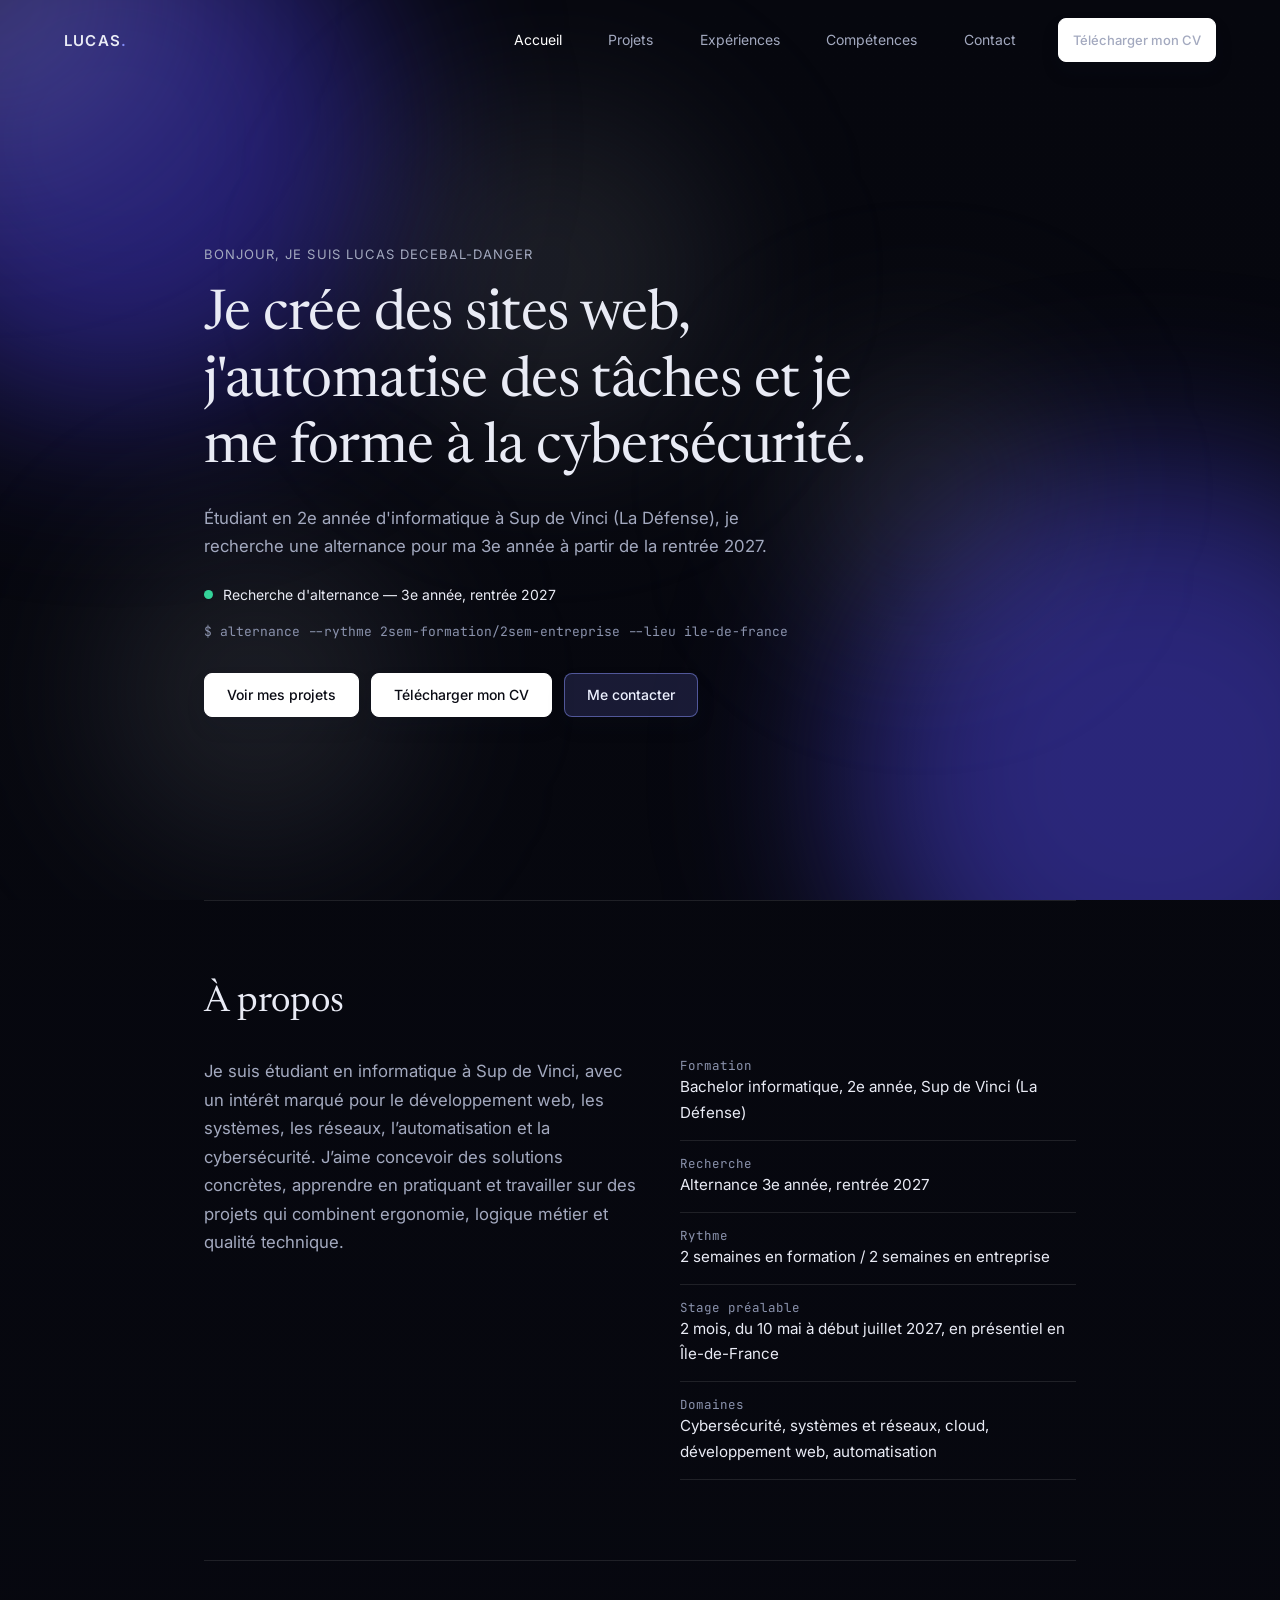
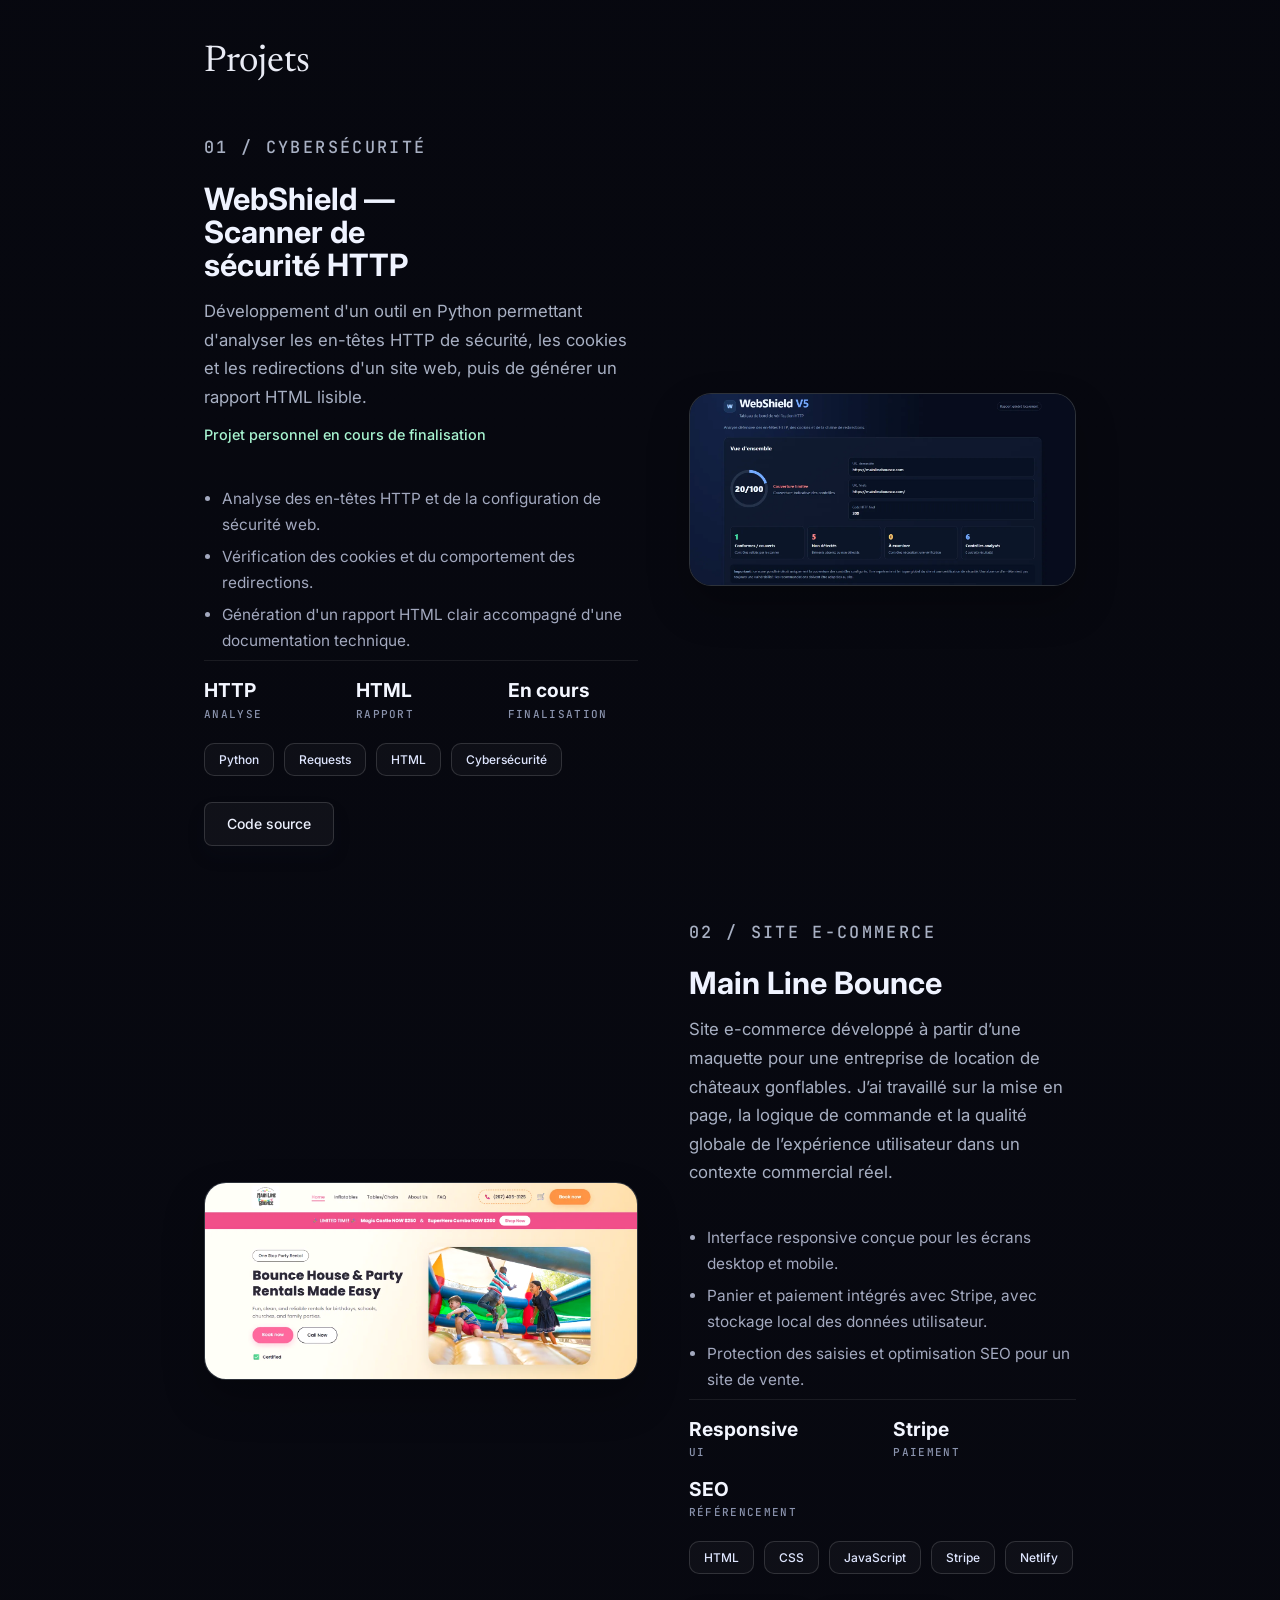
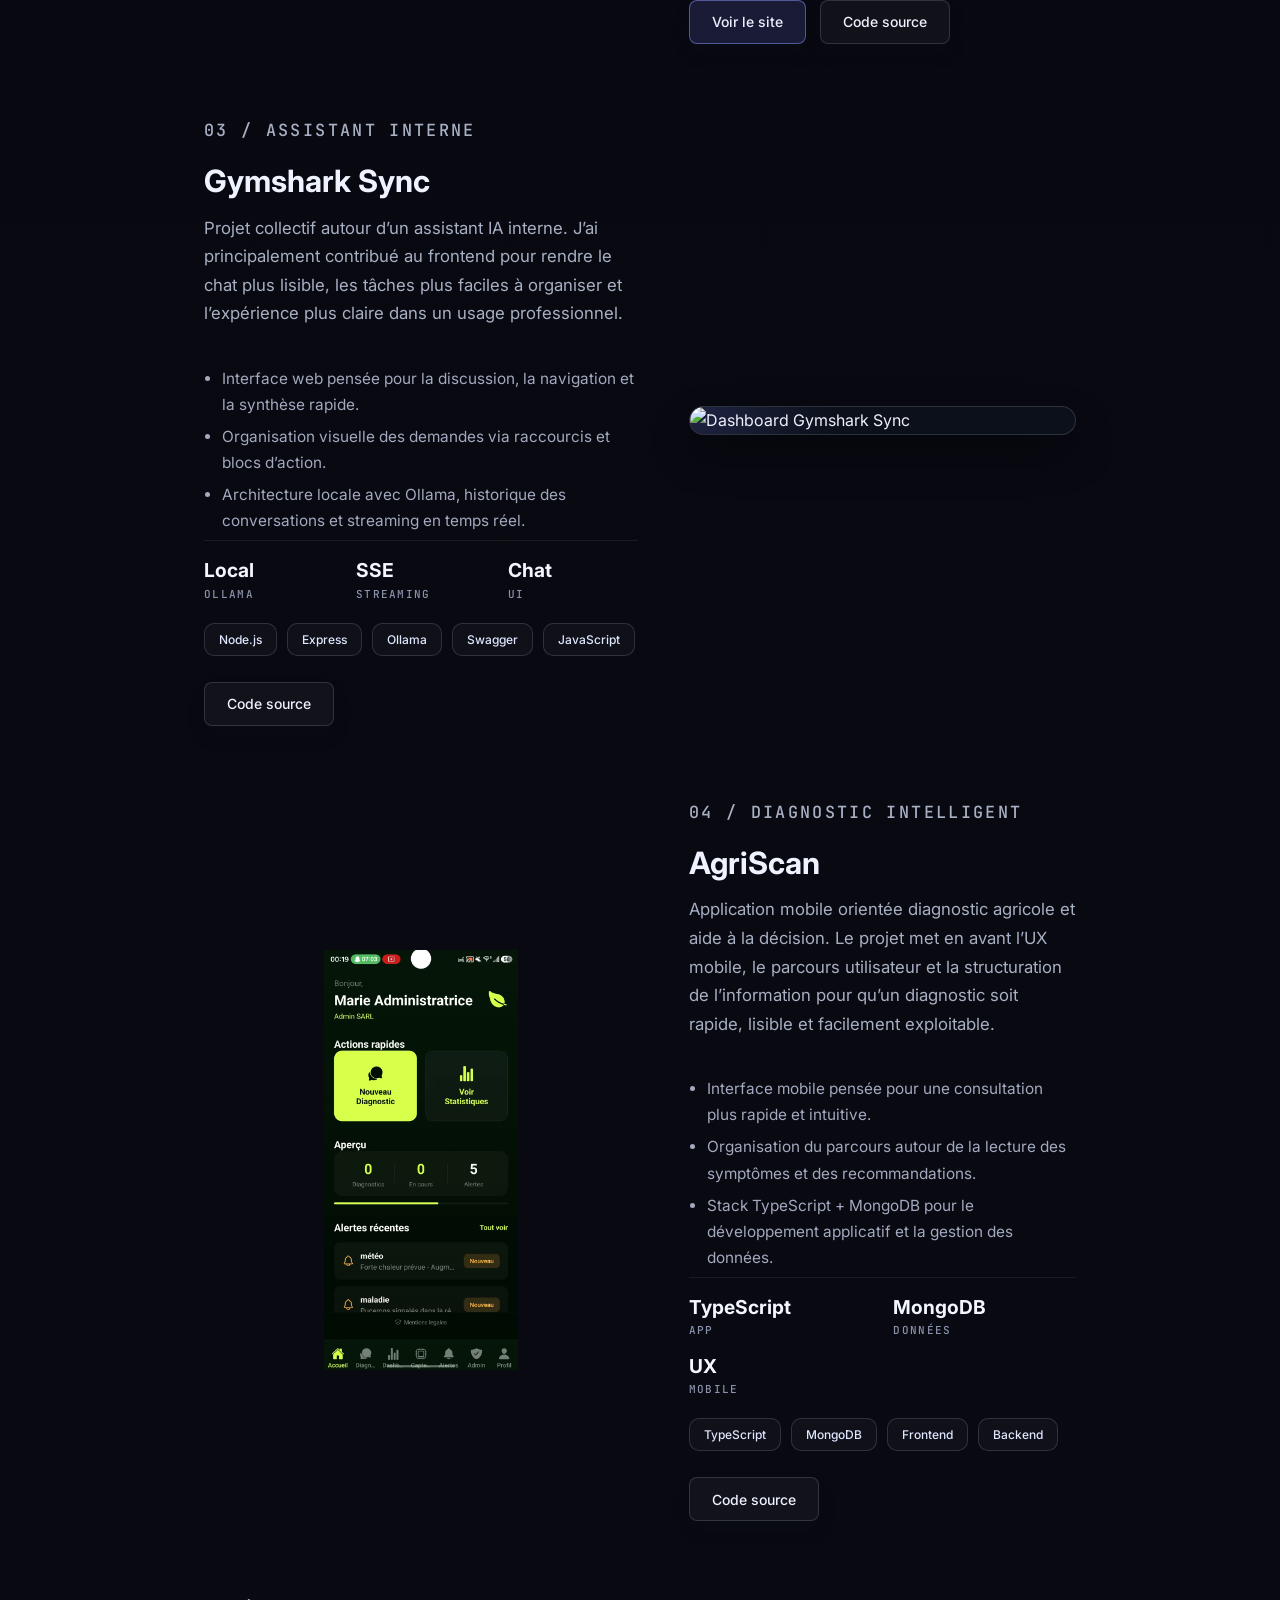
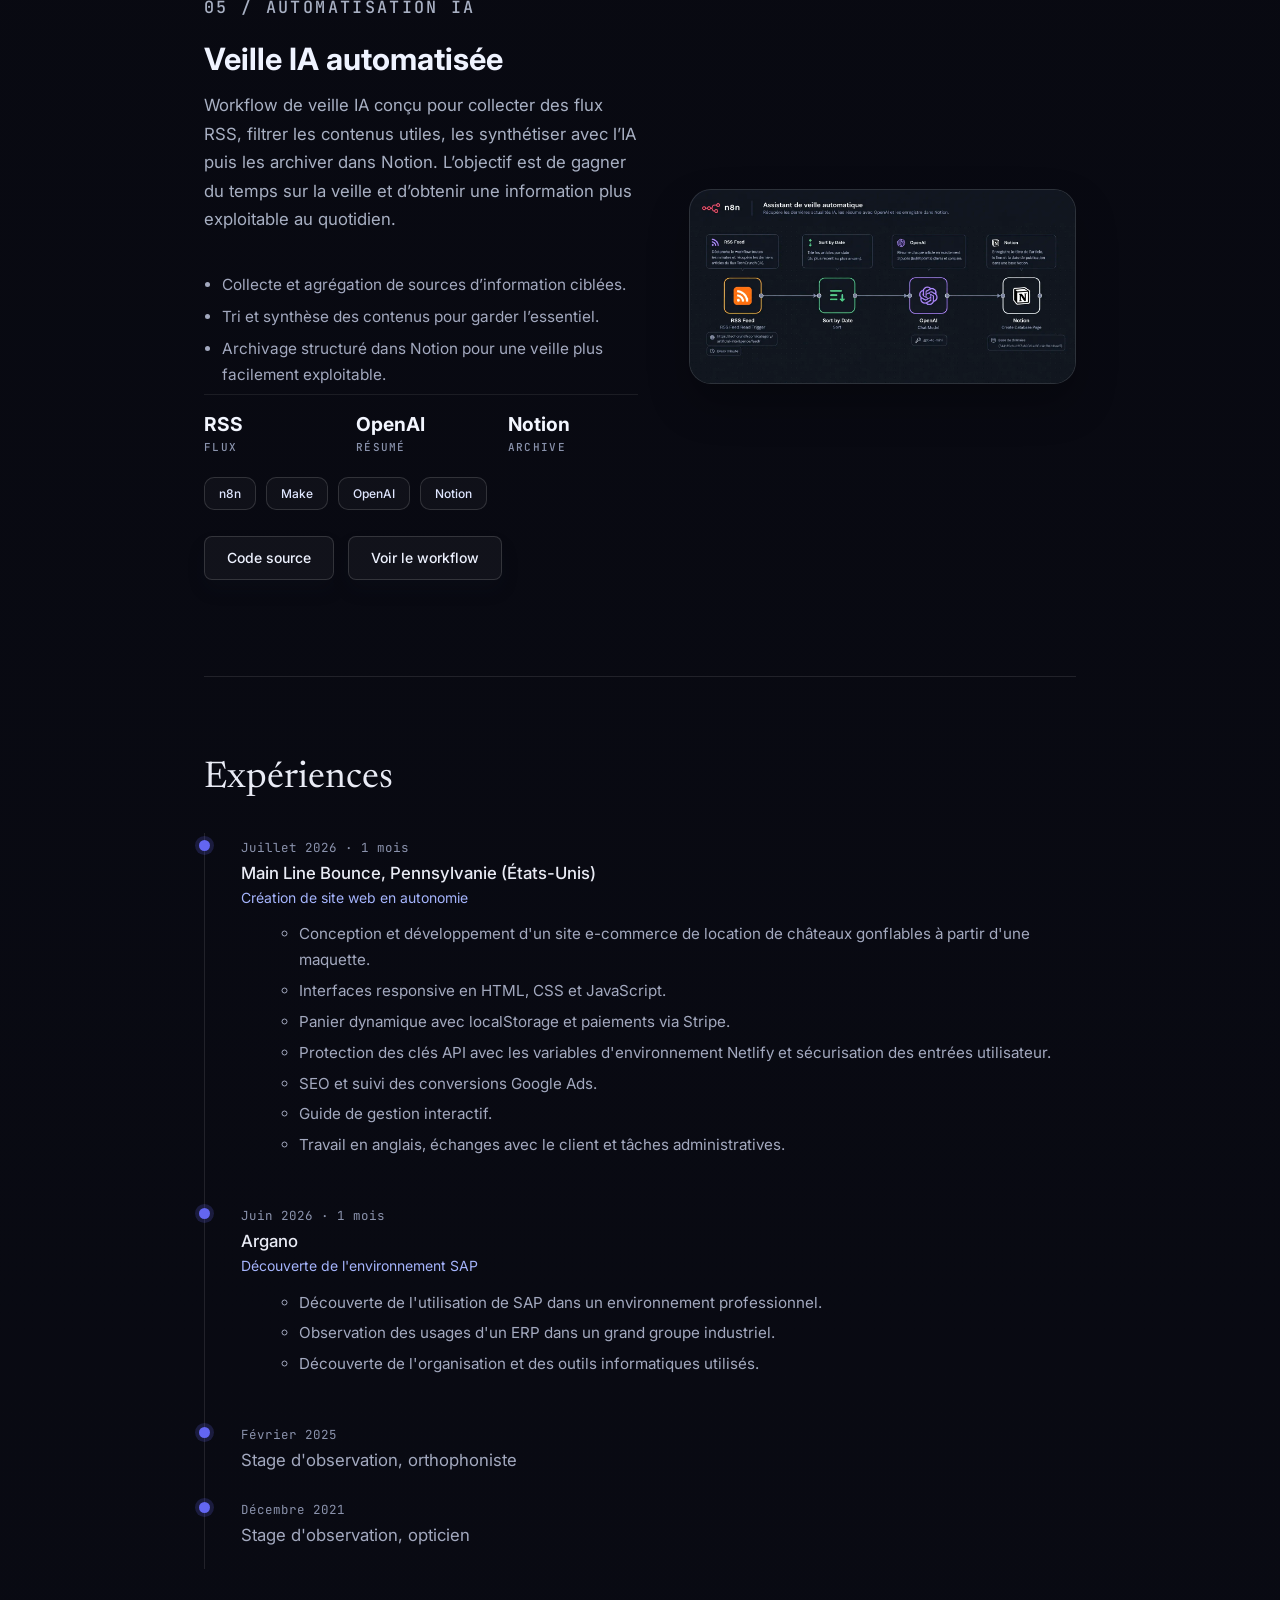
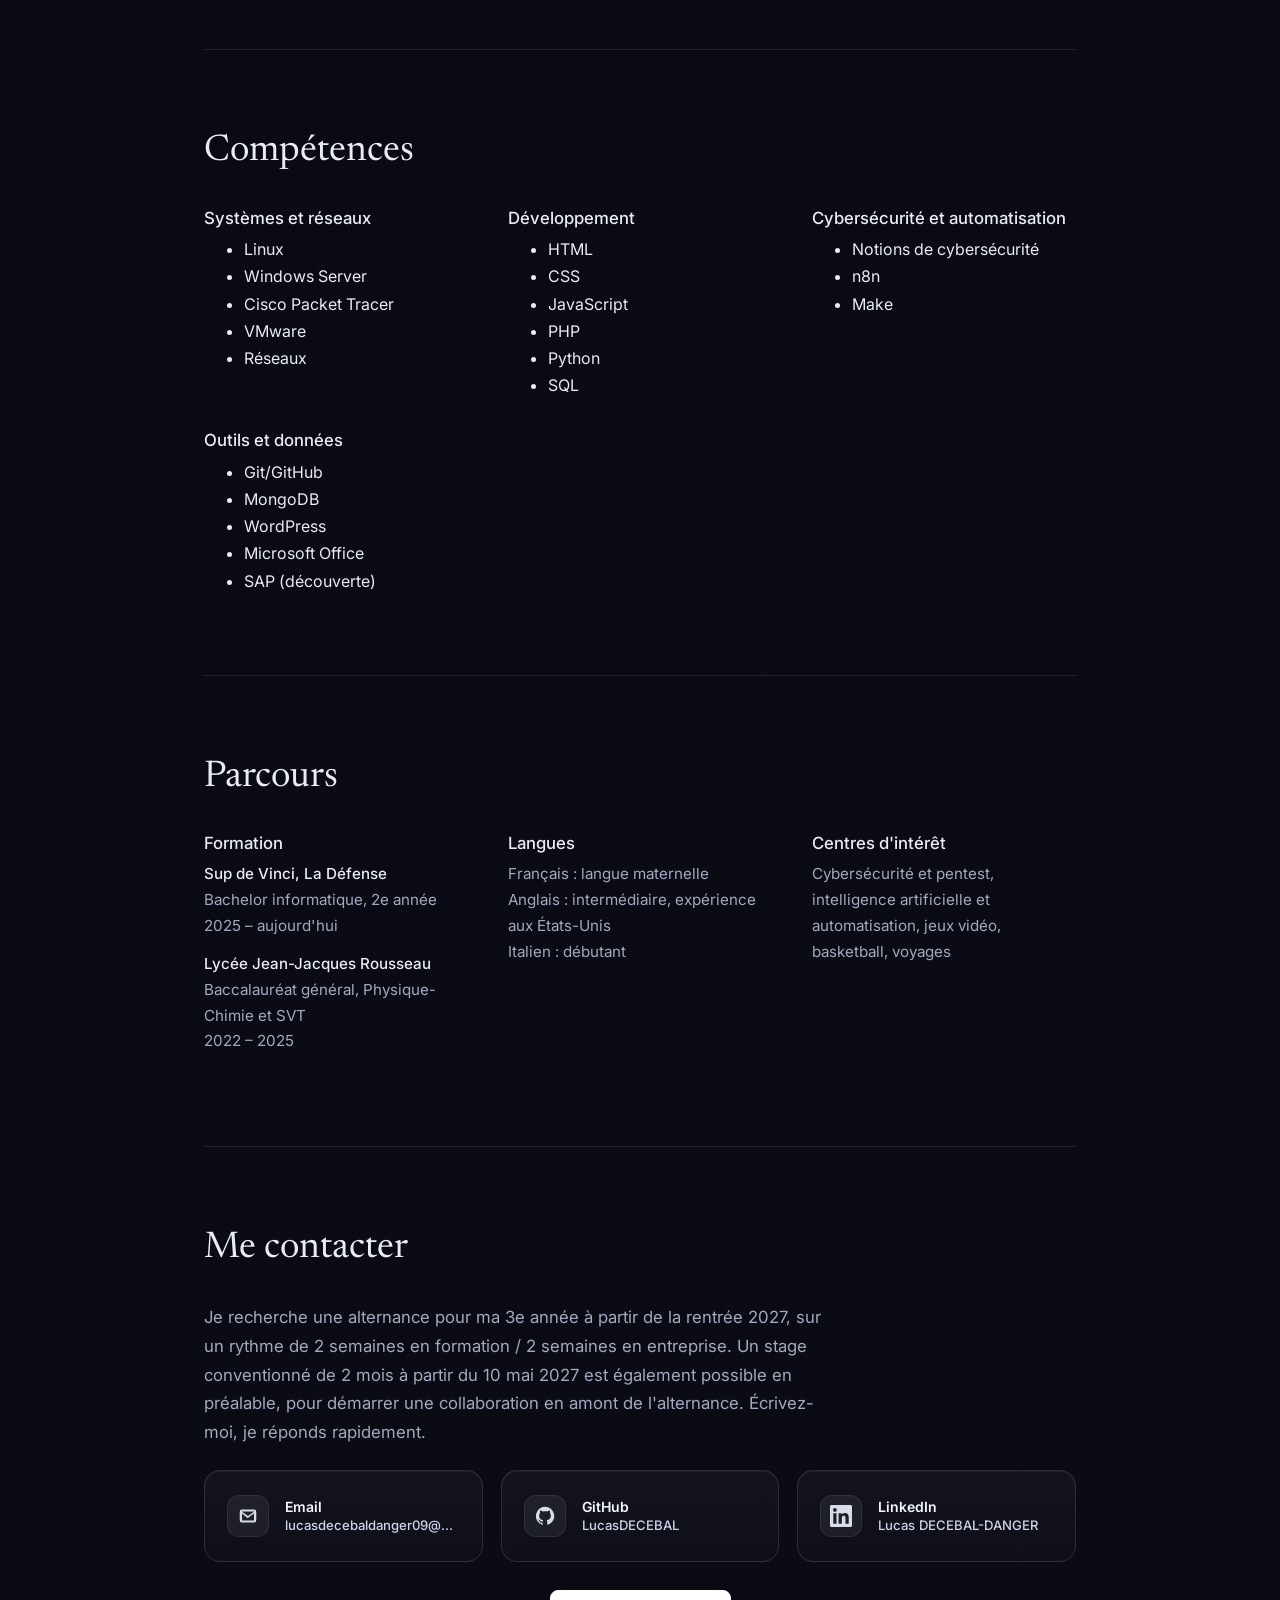
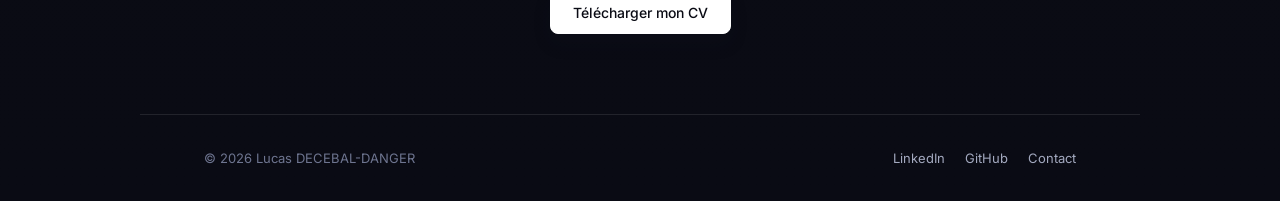
==== commit 7cb15e70: "Refactor code structure for improved readability and maintainability" ====
--- a/index.html
+++ b/index.html
@@ -78,7 +78,7 @@
   <div class="projects-list">
     <article class="project-row reverse">
       <div class="project-visual webshield-visual">
-        <img loading="lazy" decoding="async" src="./assets/images/Capture d'écran 2026-10-10 025904.png" alt="Interface du scanner de sécurité HTTP WebShield">
+        <img loading="lazy" decoding="async" src="./assets/images/webshield.webp" alt="Interface du scanner de sécurité HTTP WebShield">
       </div>
       <div class="project-content">
         <p class="project-kicker">01 / Cybersécurité</p>
@@ -106,7 +106,7 @@
 
     <article class="project-row">
       <div class="project-visual">
-        <img loading="lazy" decoding="async" src="./assets/images/Capture d'écran 2026-10-09 230241.png" alt="Interface du site Main Line Bounce">
+        <img loading="lazy" decoding="async" src="./assets/images/mainlinebounce.webp" alt="Interface du site Main Line Bounce">
       </div>
       <div class="project-content">
         <p class="project-kicker">02 / Site e-commerce</p>
@@ -163,7 +163,7 @@
 
     <article class="project-row">
       <div class="project-visual mobile-visual">
-        <img loading="lazy" decoding="async" src="./assets/images/home_page.jpg" alt="Page d'accueil de l'application AgriScan">
+        <img loading="lazy" decoding="async" src="./assets/images/agriscan.webp" alt="Page d'accueil de l'application AgriScan">
       </div>
       <div class="project-content">
         <p class="project-kicker">04 / Diagnostic intelligent</p>
@@ -190,7 +190,7 @@
 
     <article class="project-row reverse">
       <div class="project-visual">
-        <img loading="lazy" decoding="async" src="./assets/images/Assistant de veille IA automatisé.png" alt="Workflow d'automatisation de veille IA">
+        <img loading="lazy" decoding="async" src="./assets/images/veille-ia.webp" alt="Workflow d'automatisation de veille IA">
       </div>
       <div class="project-content">
         <p class="project-kicker">05 / Automatisation IA</p>
@@ -211,7 +211,7 @@
         </div>
         <div class="project-actions">
           <a class="btn light" href="https://github.com/LucasDECEBAL/veille-ia-automatique" target="_blank" rel="noopener noreferrer">Code source</a>
-          <a class="btn light" href="./assets/images/Assistant de veille IA automatisé.png" target="_blank" rel="noopener noreferrer">Voir le workflow</a>
+          <a class="btn light" href="./assets/images/veille-ia.webp" target="_blank" rel="noopener noreferrer">Voir le workflow</a>
         </div>
       </div>
     </article>
@@ -297,7 +297,7 @@
 
     <a class="contact-card" href="https://www.linkedin.com/in/lucas-decebal-danger/" target="_blank" rel="noopener noreferrer" aria-label="Voir mon LinkedIn">
       <span class="contact-icon" aria-hidden="true">
-        <svg viewBox="0 0 24 24" role="img" aria-hidden="true"><path d="M6.94 8.5A1.56 1.56 0 1 1 6.94 5.4a1.56 1.56 0 0 1 0 3.1ZM5.5 9.7h2.9v8.8H5.5V9.7Zm4.8 0h2.77v1.2h.04c.39-.73 1.34-1.5 2.77-1.5 2.96 0 3.51 1.95 3.51 4.48V18.5h-2.9v-17.1z"/></svg>
+        <svg viewBox="0 0 24 24" role="img" aria-hidden="true"><path d="M20.447 20.452h-3.554v-5.569c0-1.328-.027-3.037-1.852-3.037-1.853 0-2.136 1.445-2.136 2.939v5.667H9.351V9h3.414v1.561h.046c.477-.9 1.637-1.85 3.37-1.85 3.601 0 4.267 2.37 4.267 5.455v6.286zM5.337 7.433a2.062 2.062 0 1 1 0-4.125 2.062 2.062 0 0 1 0 4.125zM7.119 20.452H3.555V9h3.564v11.452zM22.225 0H1.771C.792 0 0 .774 0 1.729v20.542C0 23.227.792 24 1.771 24h20.451C23.2 24 24 23.227 24 22.271V1.729C24 .774 23.2 0 22.222 0h.003z"/></svg>
       </span>
       <div class="contact-copy">
         <span class="contact-label">LinkedIn</span>
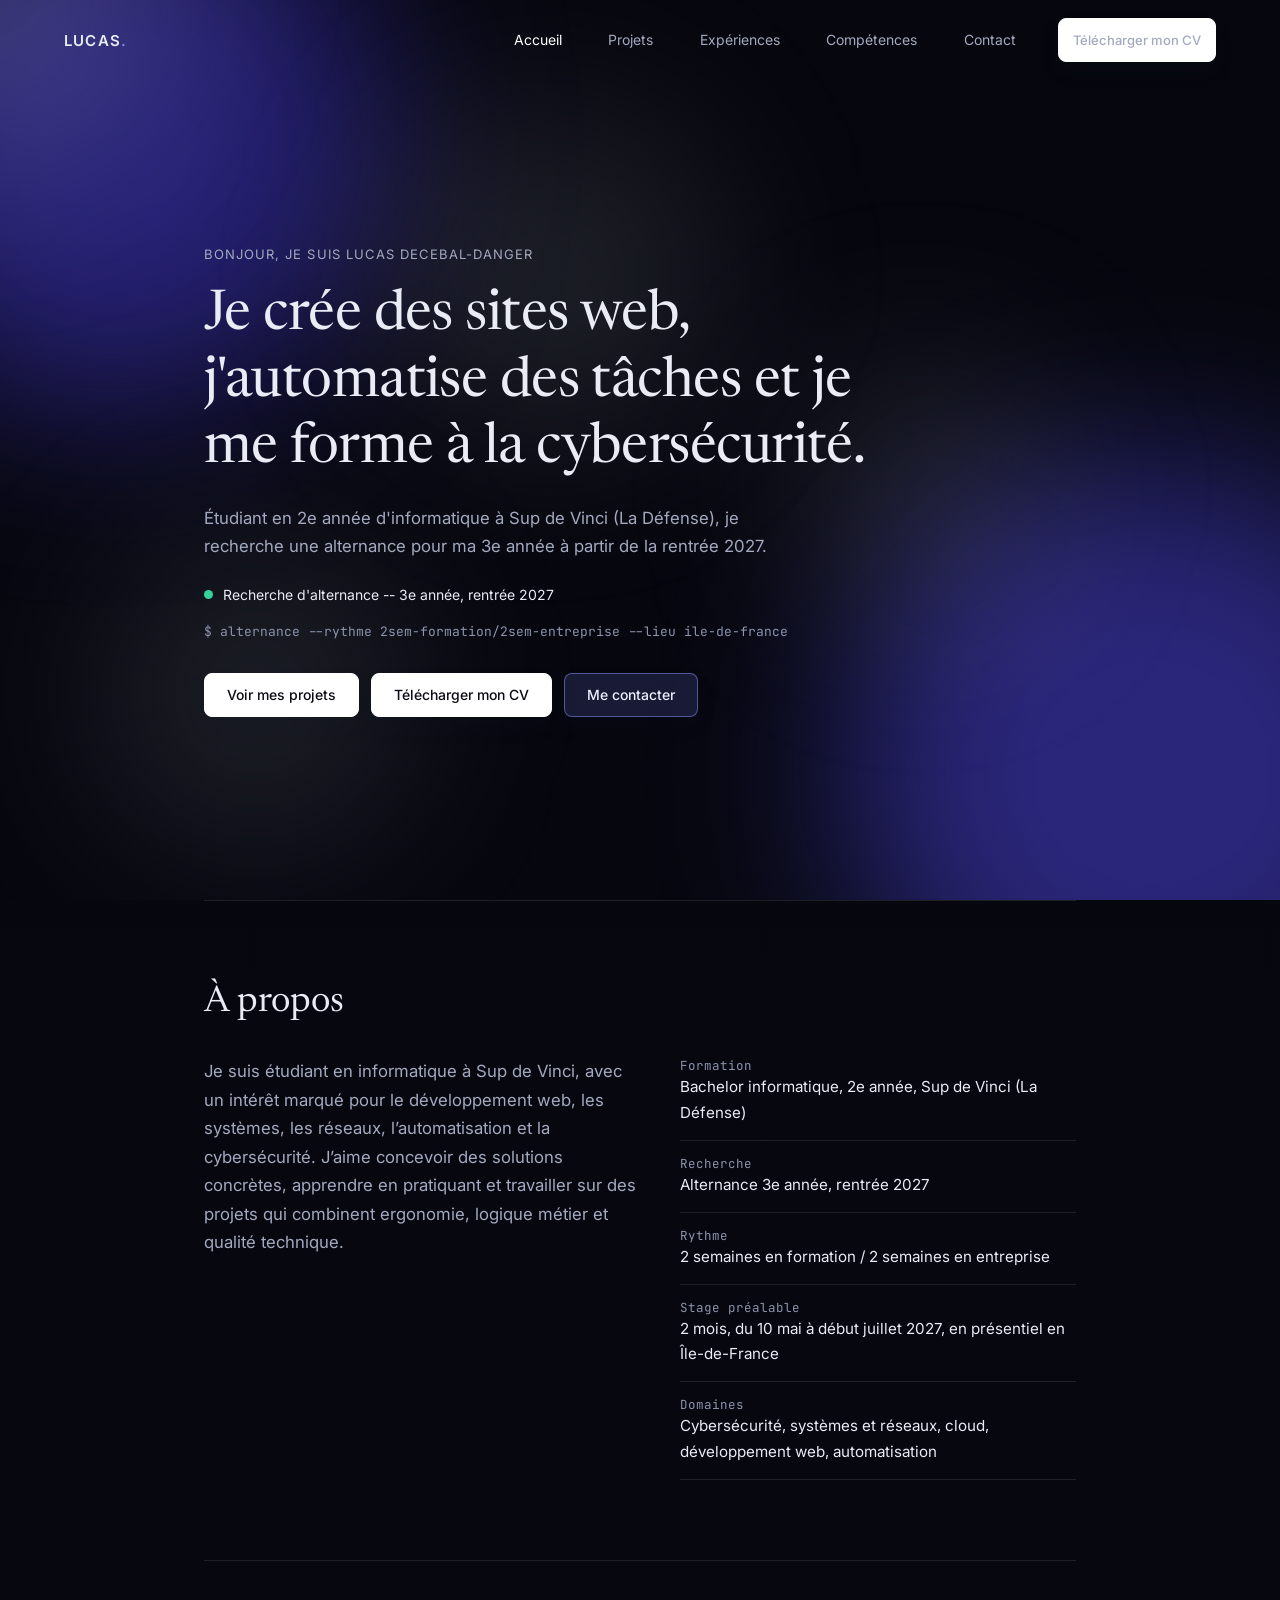
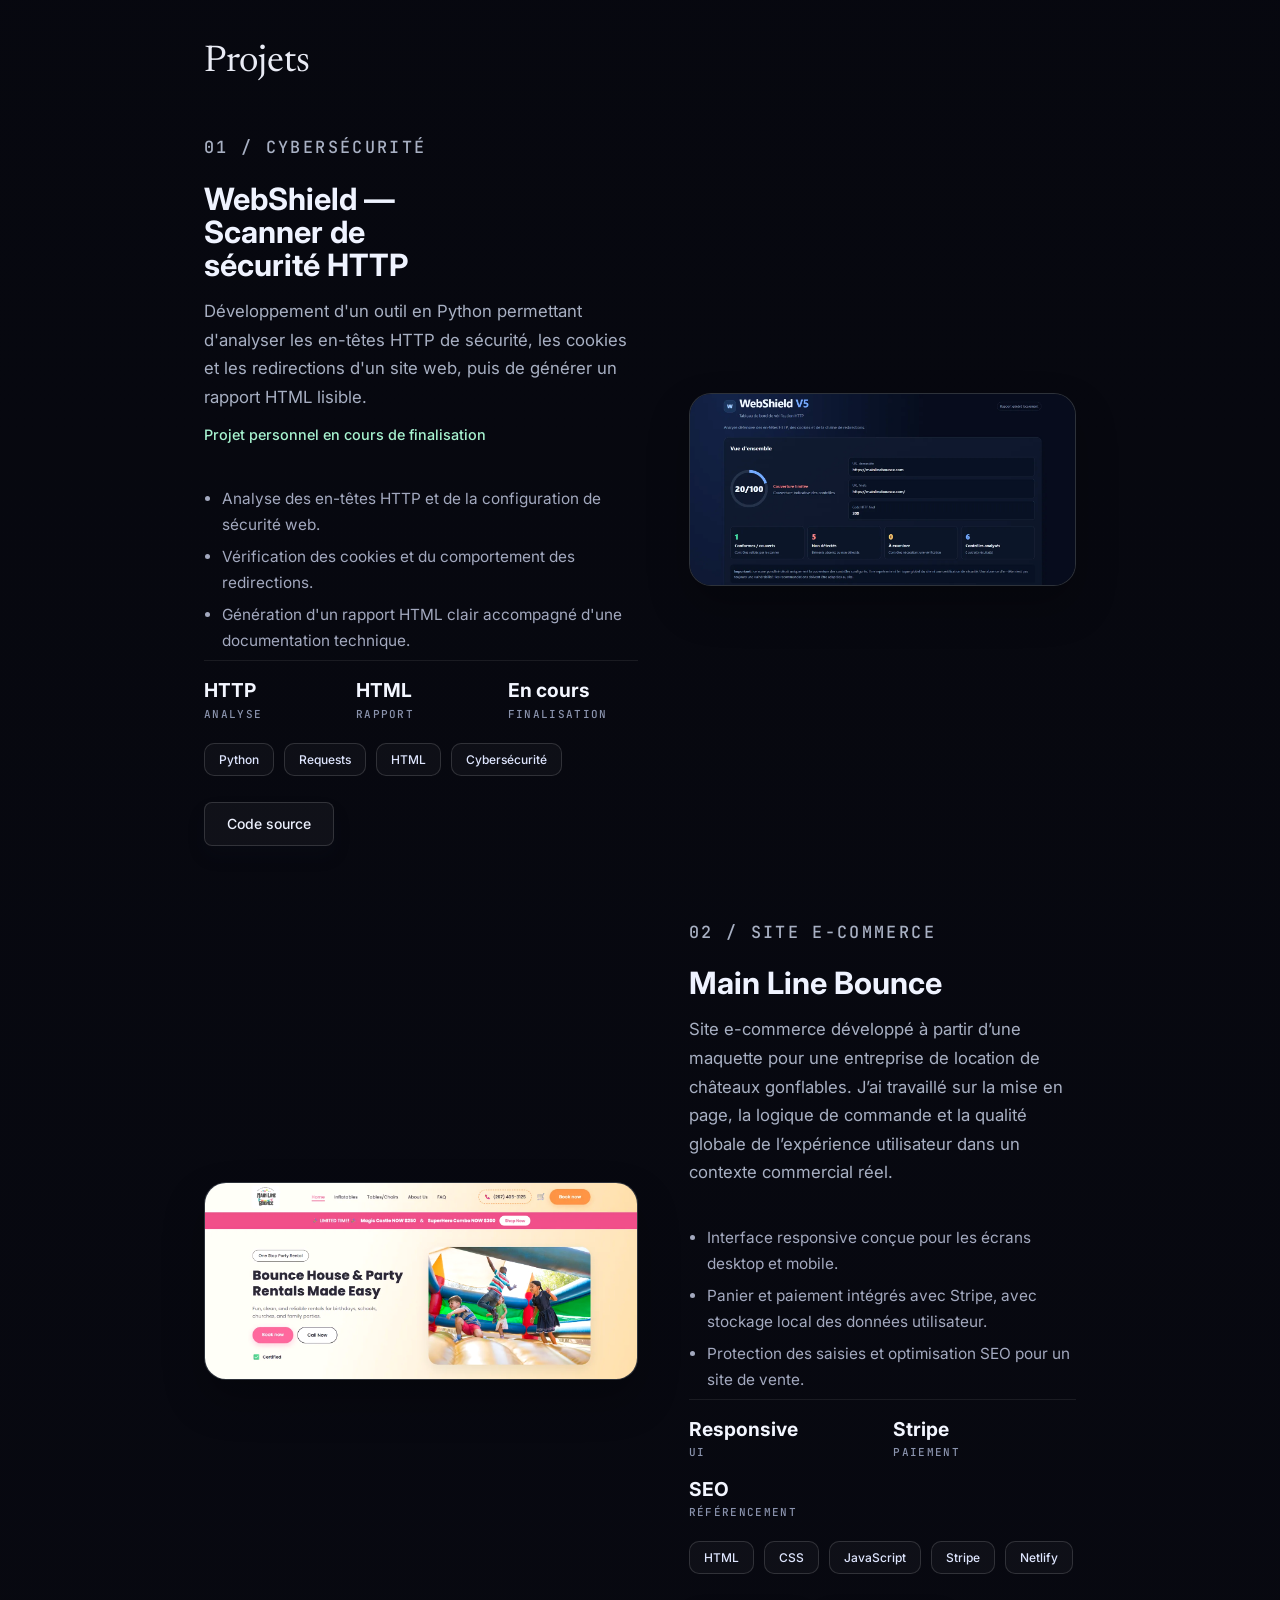
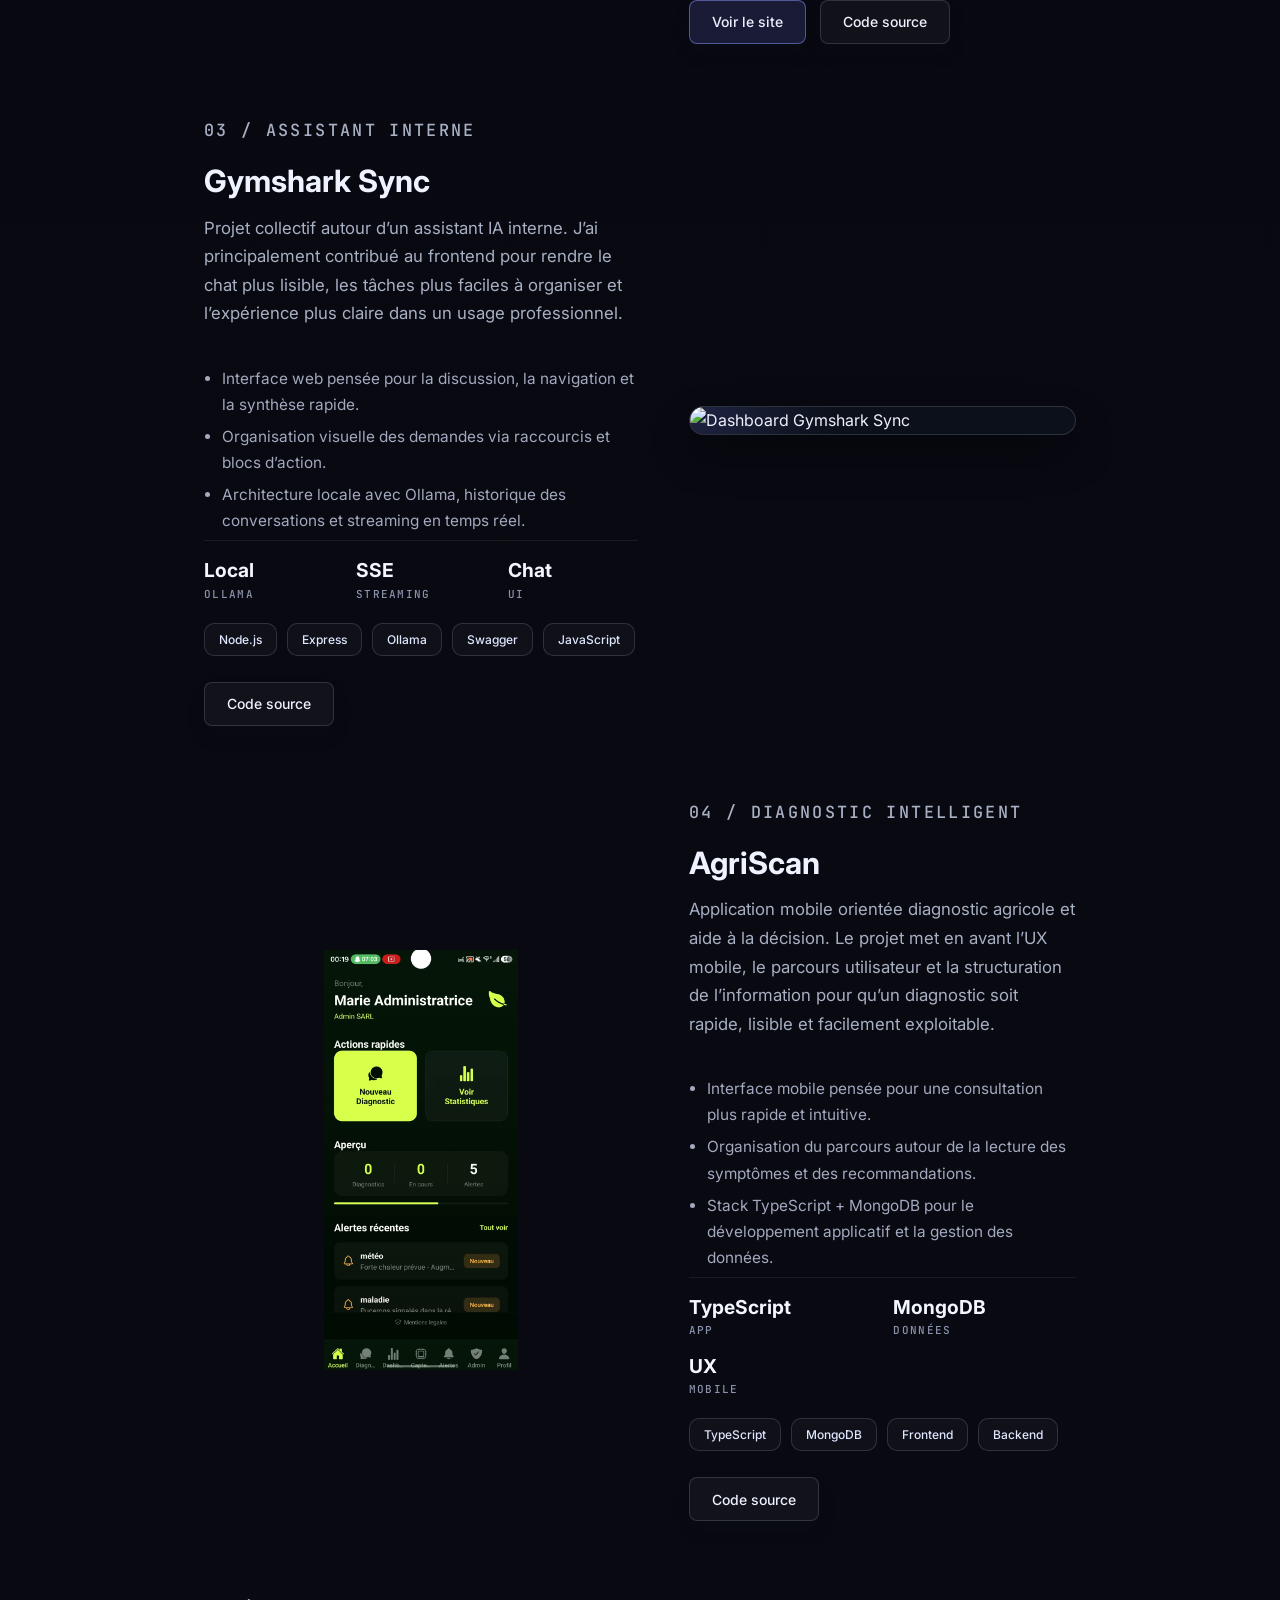
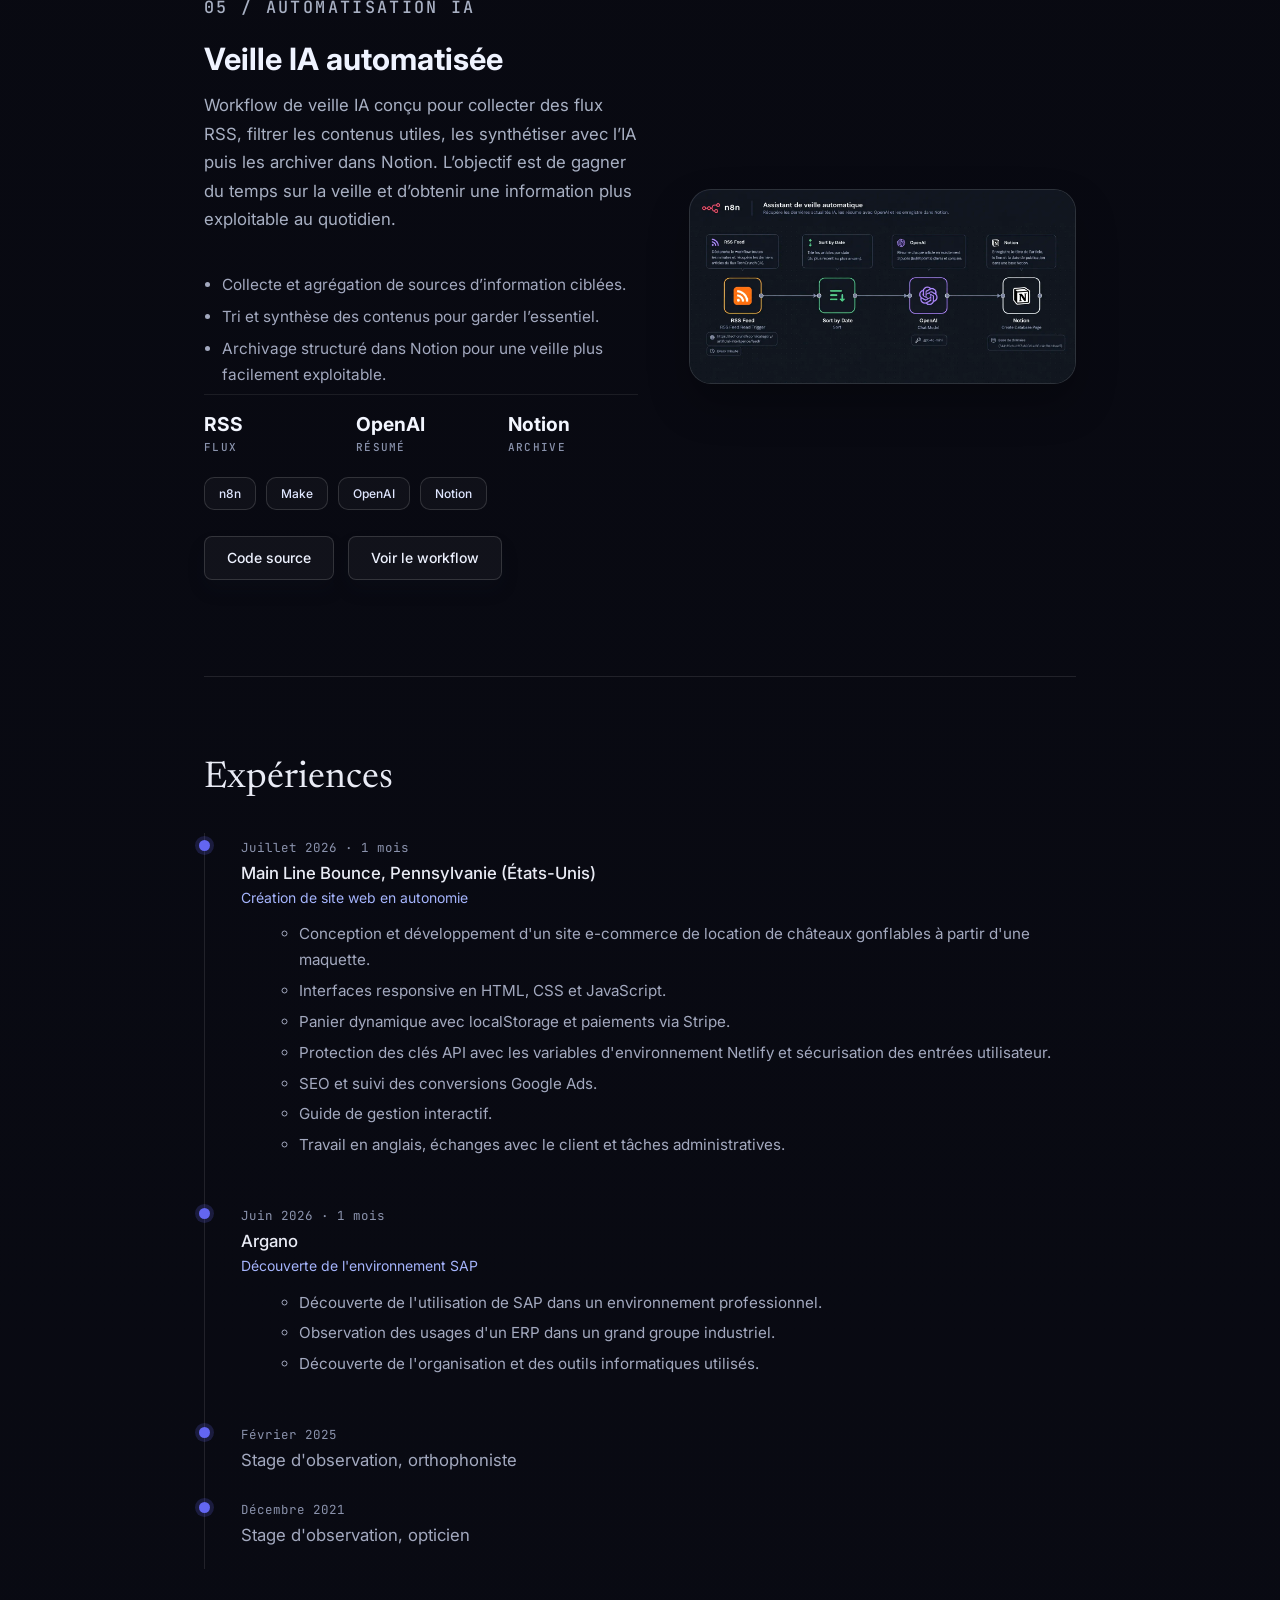
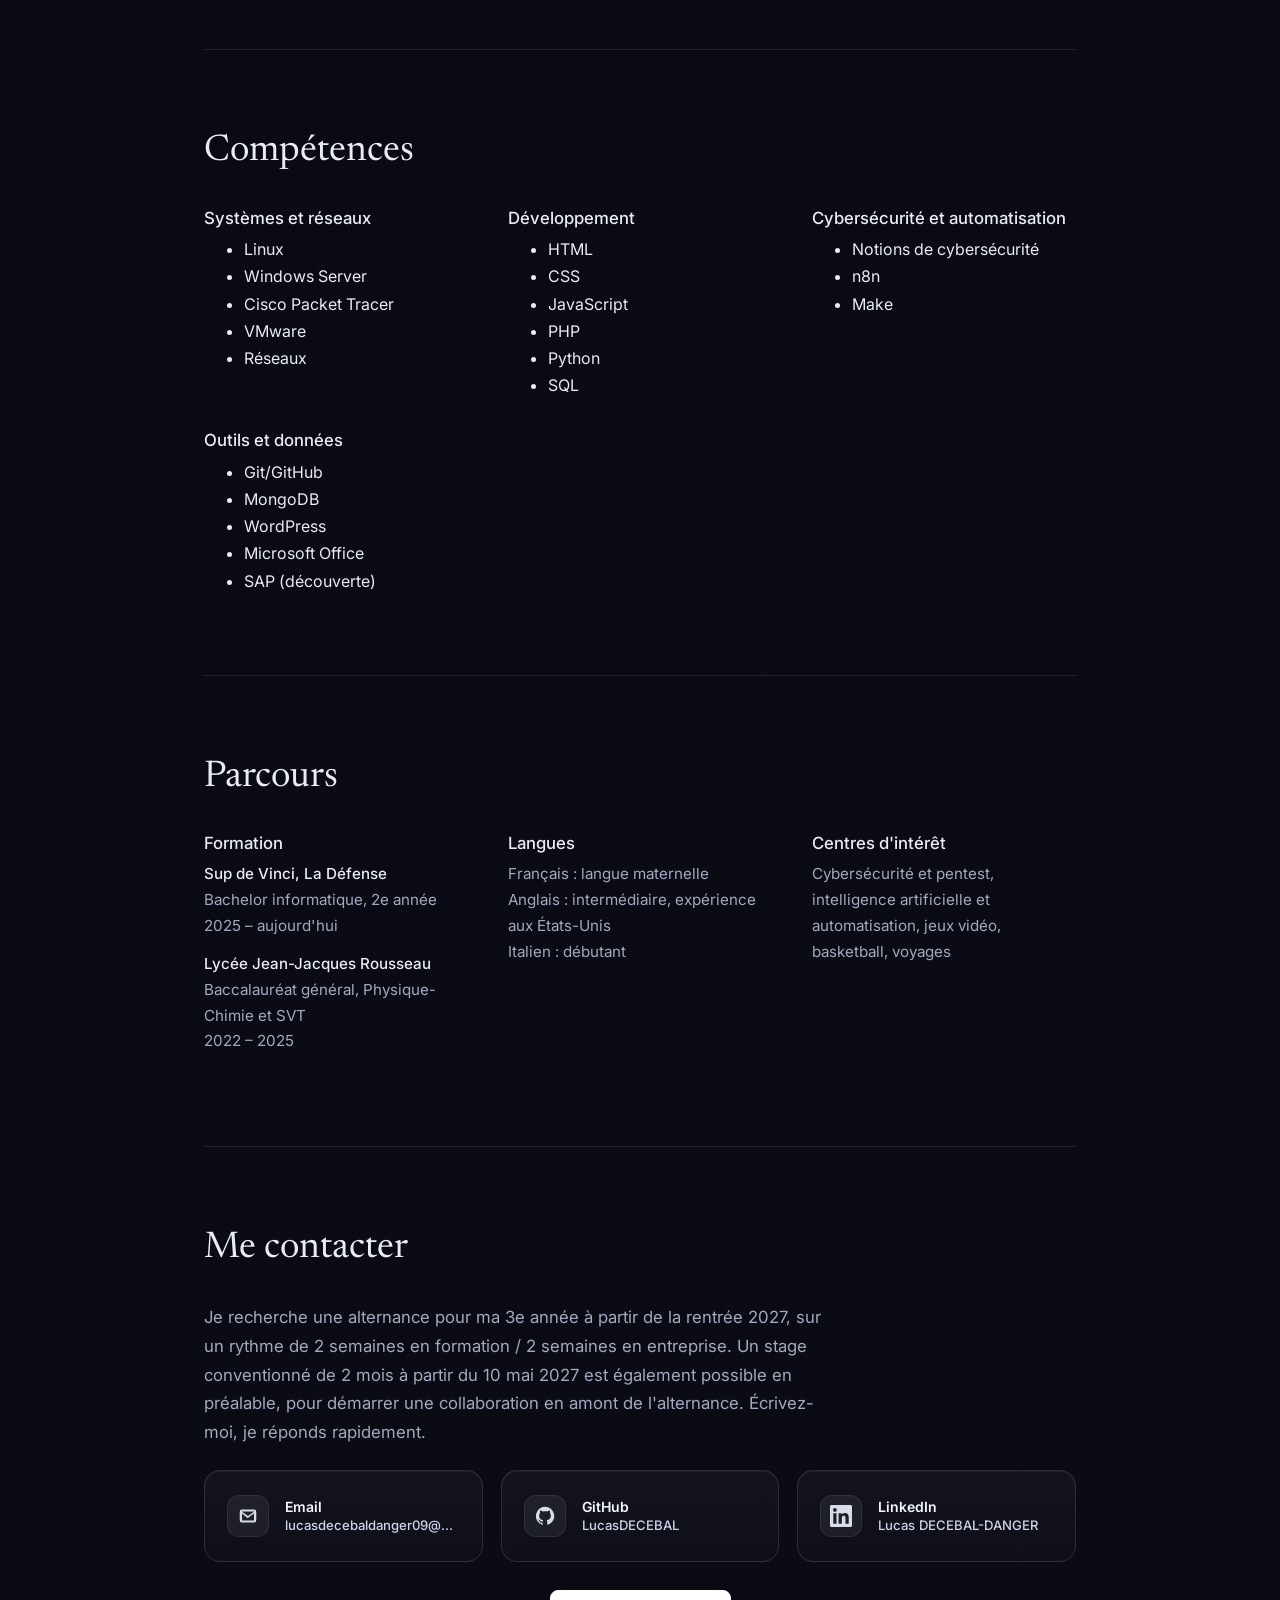
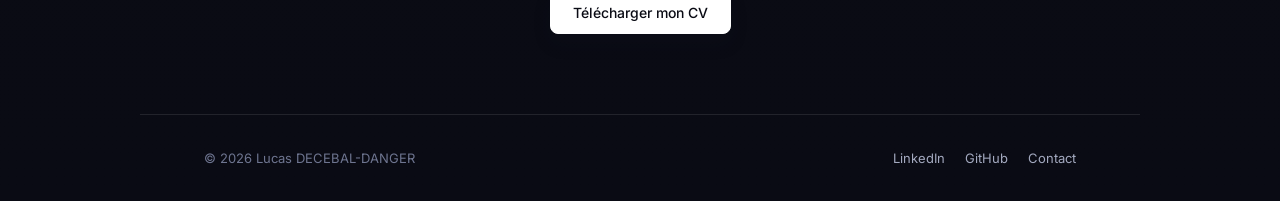
==== commit 871777fc: "Fix typo in availability text for clarity" ====
--- a/index.html
+++ b/index.html
@@ -49,7 +49,7 @@
   <p class="eyebrow">Bonjour, je suis Lucas DECEBAL-DANGER</p>
   <h1>Je crée des sites web, j'automatise des tâches et je me forme à la cybersécurité.</h1>
   <p class="lead">Étudiant en 2e année d'informatique à Sup de Vinci (La Défense), je recherche une alternance pour ma 3e année à partir de la rentrée 2027.</p>
-  <p class="avail"><span class="dot" aria-hidden="true"></span>Recherche d'alternance — 3e année, rentrée 2027</p>
+  <p class="avail"><span class="dot" aria-hidden="true"></span>Recherche d'alternance -- 3e année, rentrée 2027</p>
   <p class="term-line mono" aria-hidden="true">$ alternance --rythme 2sem-formation/2sem-entreprise --lieu ile-de-france</p>
   <div class="cta">
     <a class="btn" href="#projets">Voir mes projets</a>
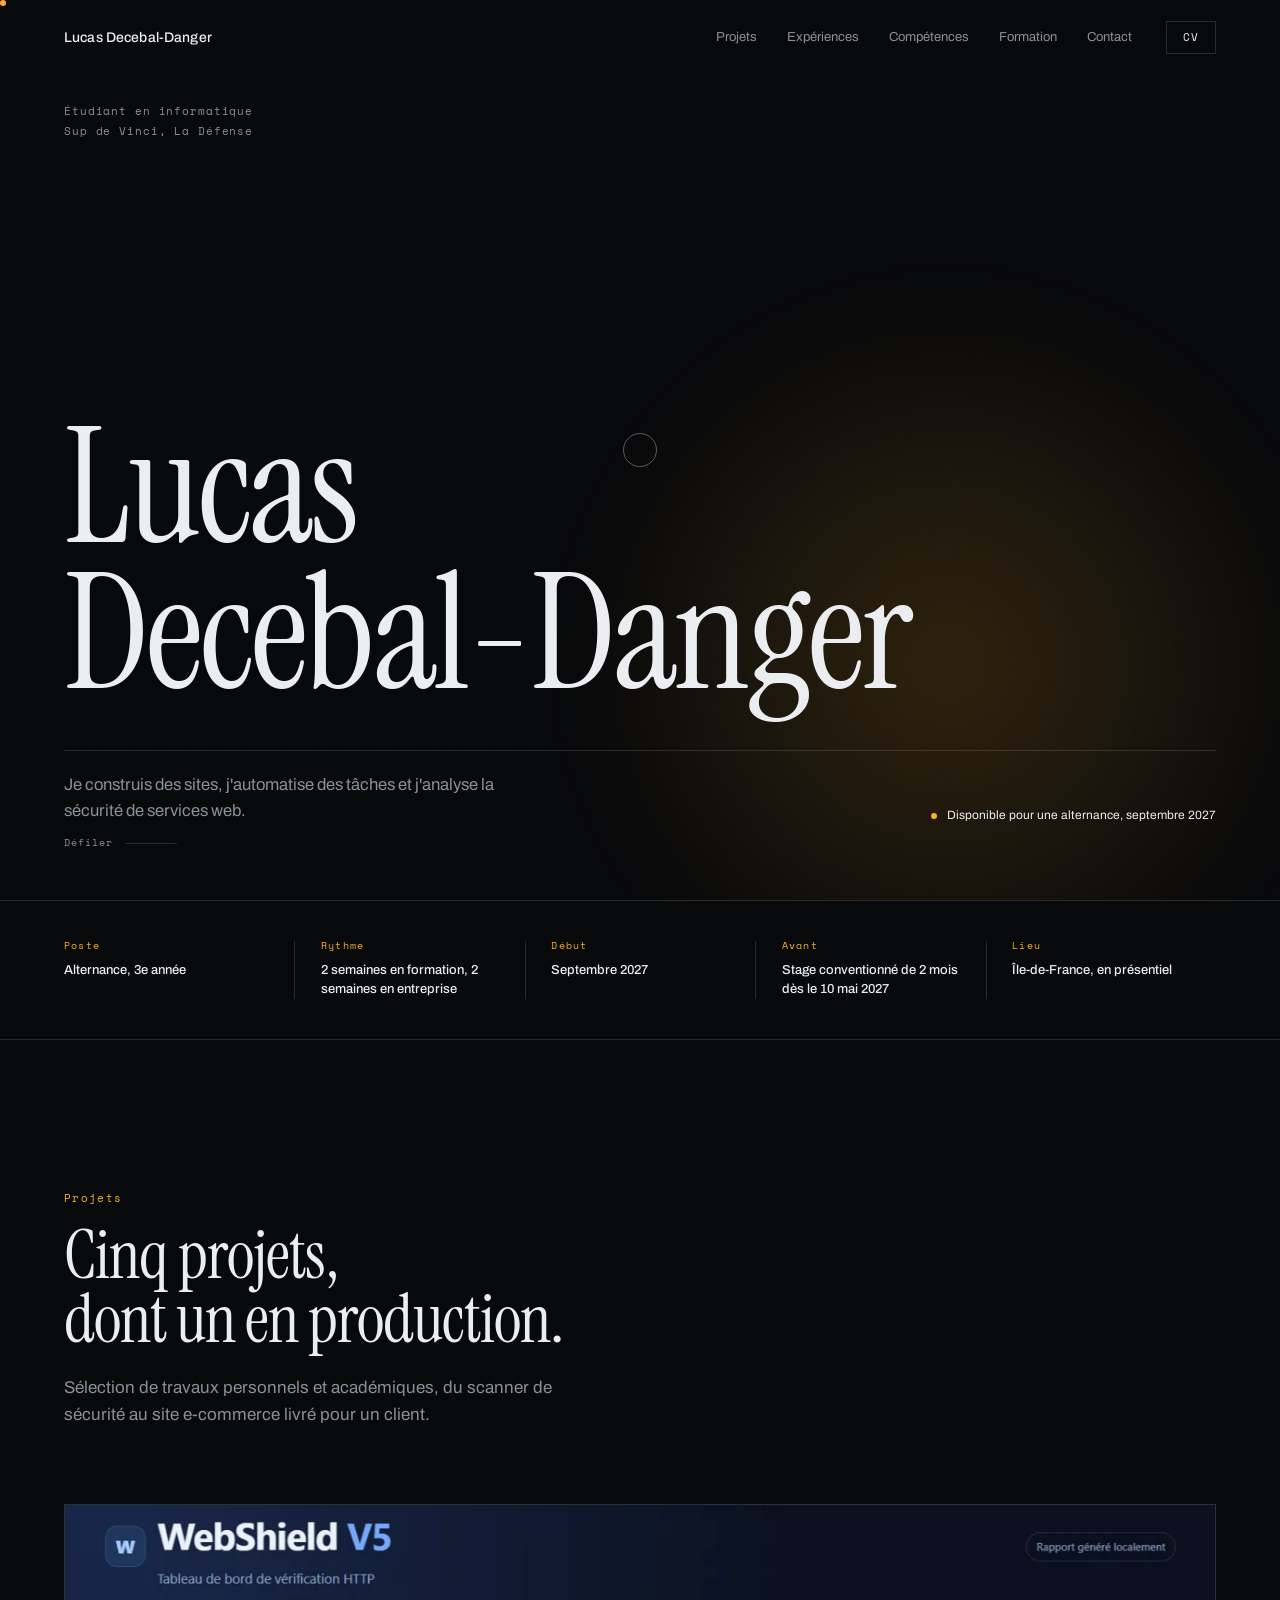
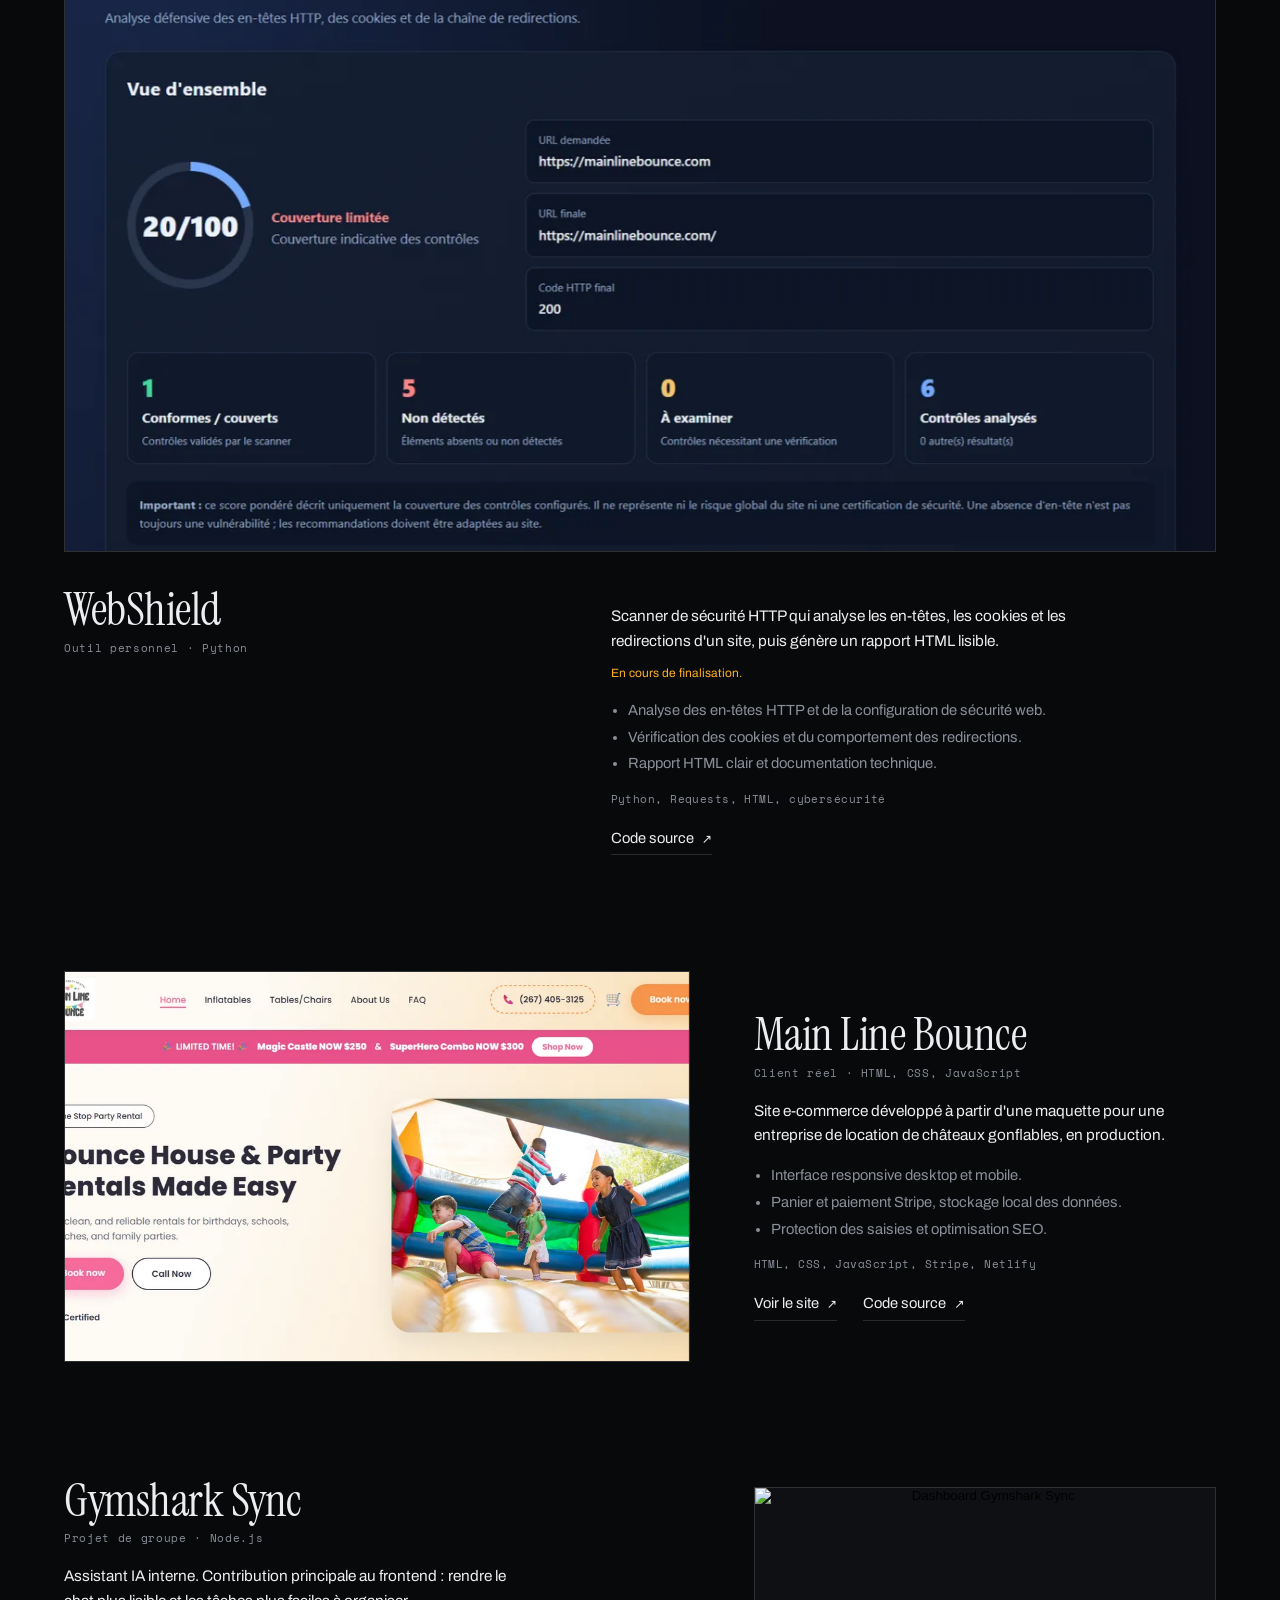
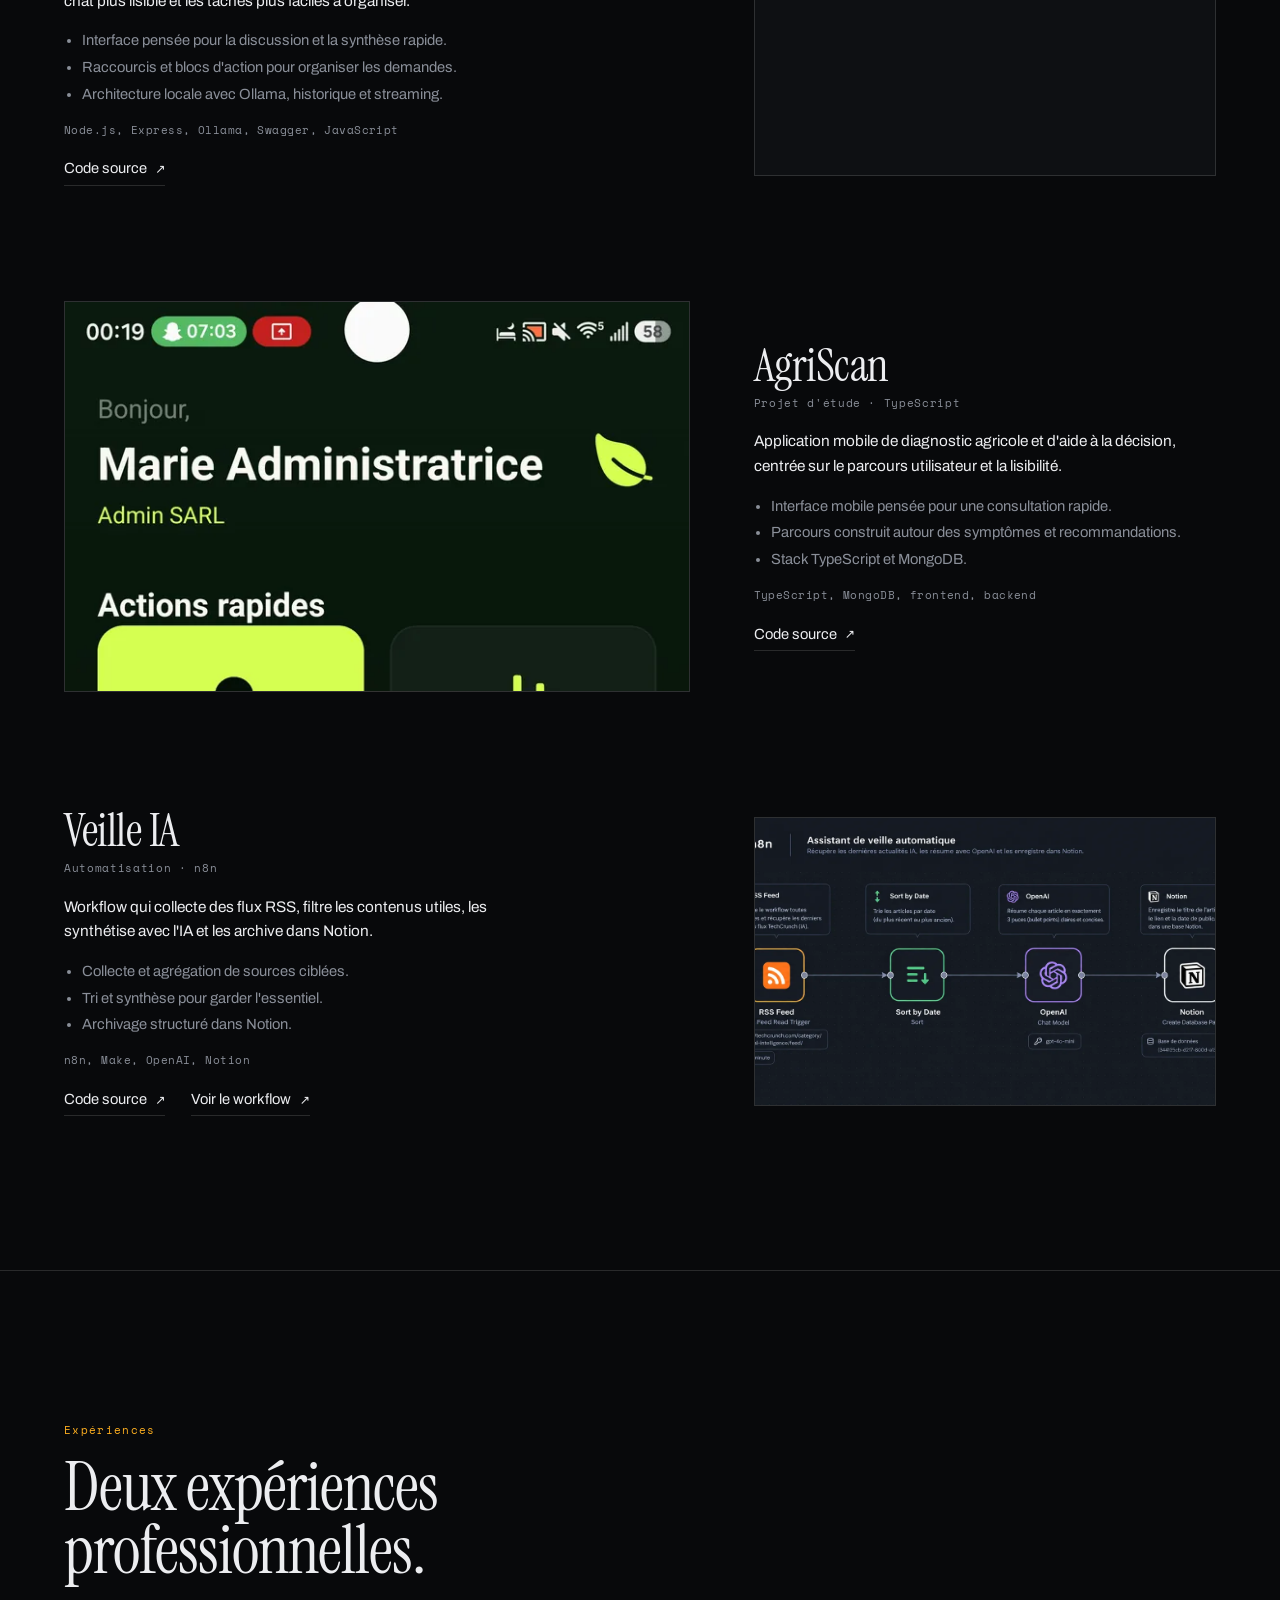
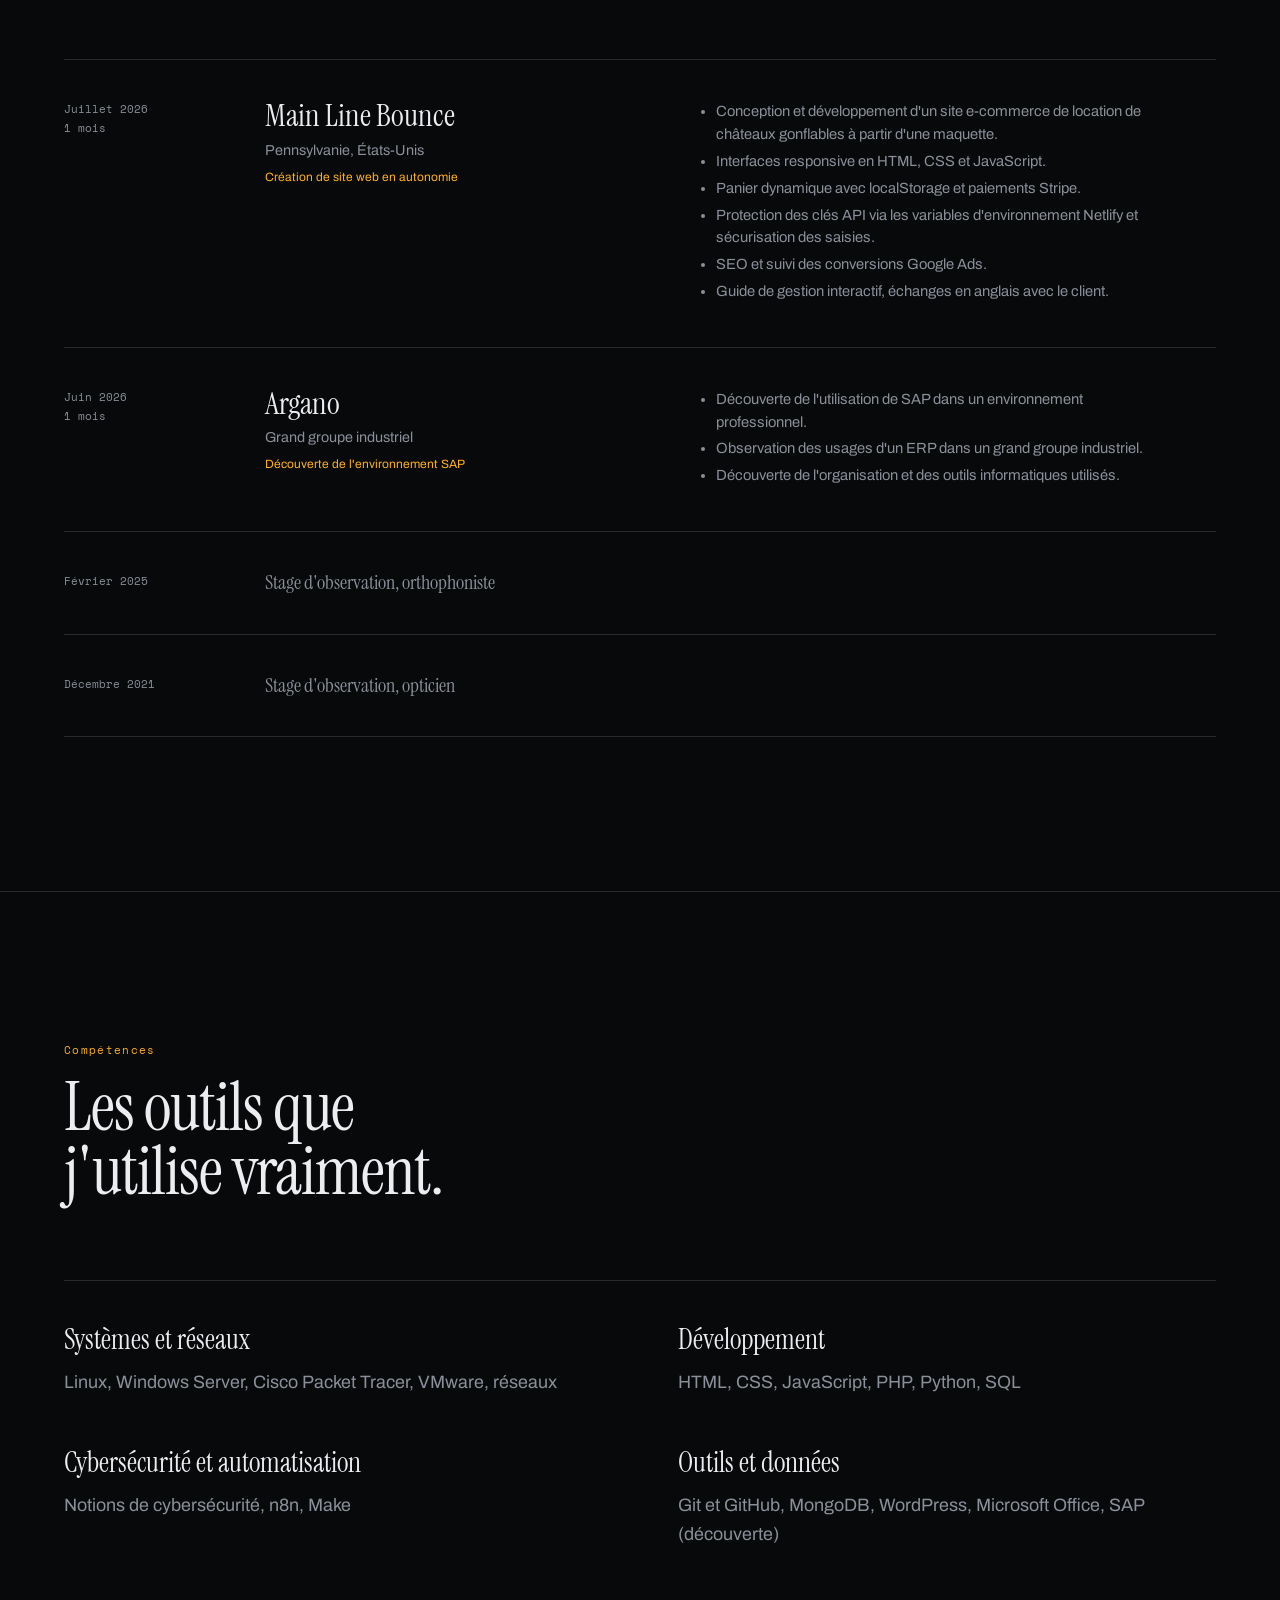
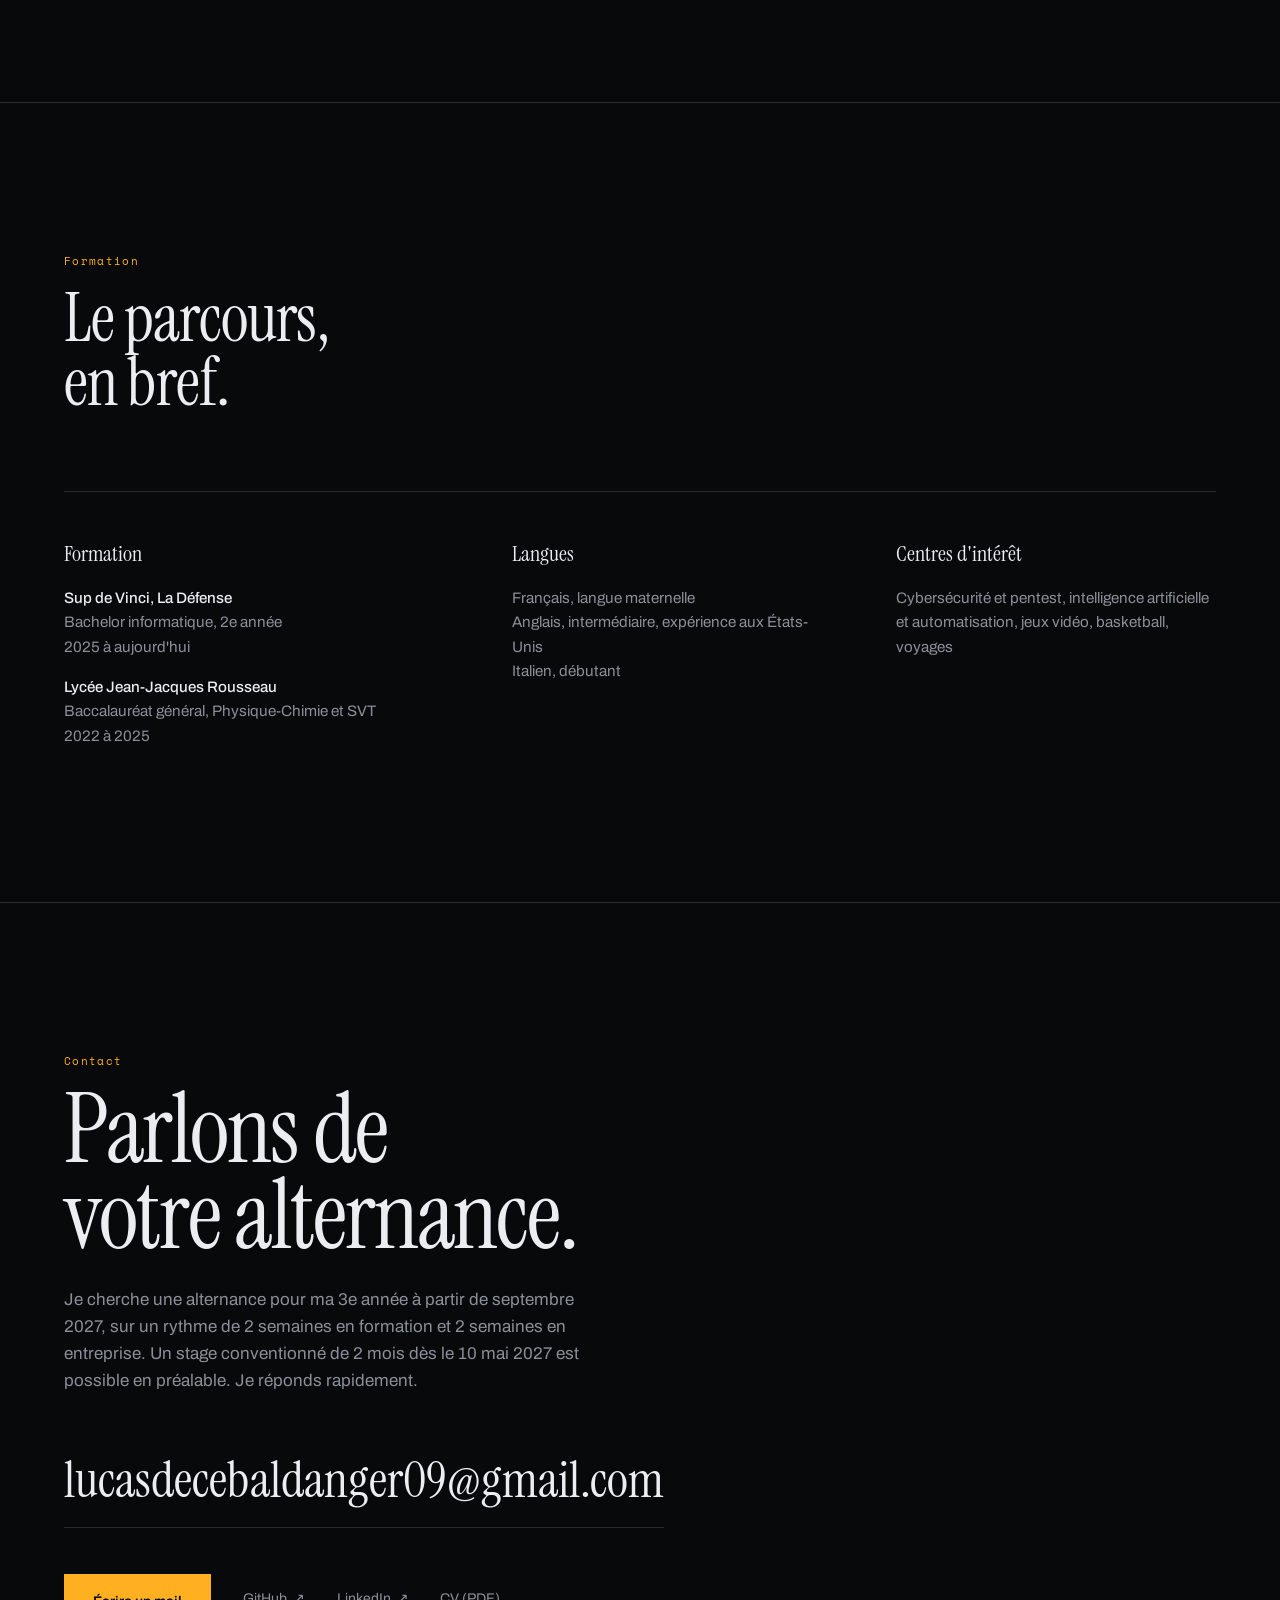
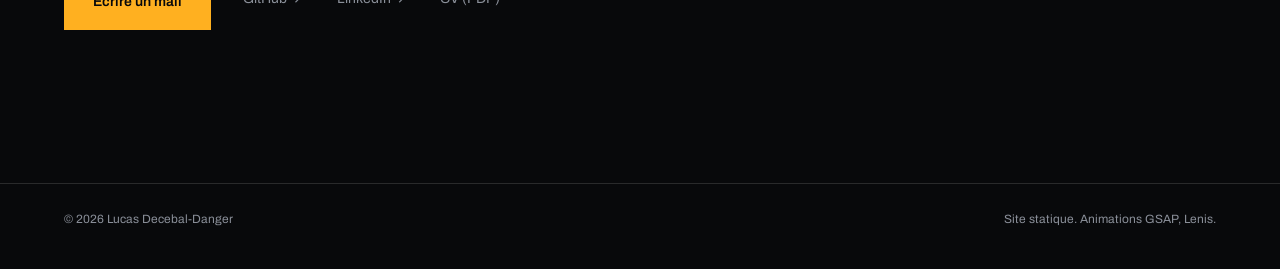
==== commit 0bfba4b5: "Add mobile and main portfolio HTML files - Created _mobile.html for mobile view with an iframe to lo" ====
--- a/index.html
+++ b/index.html
@@ -3,324 +3,358 @@
 <head>
 <meta charset="UTF-8">
 <meta name="viewport" content="width=device-width, initial-scale=1">
-<title>Lucas DECEBAL-DANGER | Étudiant en informatique — Alternance 3e année</title>
-<meta name="description" content="Portfolio de Lucas DECEBAL-DANGER, étudiant en 2e année d'informatique à Sup de Vinci (La Défense). Recherche d'alternance pour la 3e année, rentrée 2027 : 2 semaines en formation / 2 semaines en entreprise. Stage conventionné préalable possible à partir du 10 mai 2027 en Île-de-France. Projets en cybersécurité, systèmes et réseaux, cloud, développement web et automatisation.">
+<title>Lucas Decebal-Danger — Étudiant en informatique, alternance 2027</title>
+<meta name="description" content="Portfolio de Lucas Decebal-Danger, étudiant en 2e année d'informatique à Sup de Vinci (La Défense). Recherche d'alternance pour la 3e année, rentrée 2027 : 2 semaines en formation, 2 semaines en entreprise. Stage conventionné préalable possible dès le 10 mai 2027 en Île-de-France.">
 <meta property="og:type" content="website">
 <meta property="og:locale" content="fr_FR">
-<meta property="og:title" content="Lucas DECEBAL-DANGER | Étudiant en informatique — Alternance 3e année">
-<meta property="og:description" content="Recherche d'alternance 3e année (rentrée 2027) : 2 semaines en formation / 2 semaines en entreprise. Stage conventionné préalable possible dès le 10 mai 2027, Île-de-France. Projets en cybersécurité, systèmes et réseaux, cloud, développement web et automatisation.">
+<meta property="og:title" content="Lucas Decebal-Danger — Étudiant en informatique, alternance 2027">
+<meta property="og:description" content="Recherche d'alternance 3e année (rentrée 2027). Stage conventionné préalable possible dès le 10 mai 2027, Île-de-France.">
 <link rel="canonical" href="https://lucasdecebal.github.io/Portfolio-Lucas/">
 <meta property="og:url" content="https://lucasdecebal.github.io/Portfolio-Lucas/">
 <meta property="og:image" content="https://lucasdecebal.github.io/Portfolio-Lucas/assets/images/og-image.png">
 <meta property="og:image:width" content="1200">
 <meta property="og:image:height" content="630">
-<meta property="og:image:alt" content="Aperçu du portfolio de Lucas DECEBAL-DANGER — recherche d'alternance 3e année, rentrée 2027">
+<meta property="og:image:alt" content="Portfolio de Lucas Decebal-Danger, recherche d'alternance 3e année, rentrée 2027">
 <meta name="twitter:card" content="summary_large_image">
-<meta name="twitter:title" content="Lucas DECEBAL-DANGER | Étudiant en informatique — Alternance 3e année">
-<meta name="twitter:description" content="Recherche d'alternance 3e année (rentrée 2027), rythme 2 semaines en formation / 2 semaines en entreprise. Stage conventionné préalable possible dès le 10 mai 2027.">
+<meta name="twitter:title" content="Lucas Decebal-Danger — Étudiant en informatique, alternance 2027">
+<meta name="twitter:description" content="Recherche d'alternance 3e année (rentrée 2027). Stage conventionné préalable possible dès le 10 mai 2027.">
 <meta name="twitter:image" content="https://lucasdecebal.github.io/Portfolio-Lucas/assets/images/og-image.png">
-<meta name="theme-color" content="#06070e">
-<link rel="icon" href="data:image/svg+xml,%3Csvg xmlns='http://www.w3.org/2000/svg' viewBox='0 0 32 32'%3E%3Crect width='32' height='32' rx='7' fill='%230a0b14'/%3E%3Ctext x='8' y='23' font-size='20' fill='%23fff' font-family='serif'%3EL%3C/text%3E%3C/svg%3E">
+<meta name="theme-color" content="#08090B">
+<link rel="icon" href="data:image/svg+xml,%3Csvg xmlns='http://www.w3.org/2000/svg' viewBox='0 0 32 32'%3E%3Crect width='32' height='32' fill='%2308090B'/%3E%3Cpath d='M9 7h3v15h10v3H9z' fill='%23ECEDF0'/%3E%3Ccircle cx='25' cy='9' r='2.5' fill='%23FFB020'/%3E%3C/svg%3E">
 <link rel="preconnect" href="https://fonts.googleapis.com">
 <link rel="preconnect" href="https://fonts.gstatic.com" crossorigin>
-<link href="https://fonts.googleapis.com/css2?family=Inter:wght@400;500;600&family=JetBrains+Mono:wght@400&family=Newsreader:opsz,wght@6..72,400;6..72,500&display=swap" rel="stylesheet">
+<link href="https://fonts.googleapis.com/css2?family=Archivo:wdth,wght@62..125,100..900&family=Instrument+Serif:ital@0;1&family=Space+Mono:wght@400;700&display=swap" rel="stylesheet">
 <link rel="stylesheet" href="style.css">
 <script>document.documentElement.classList.add('js')</script>
 </head>
 <body>
 <a class="skip" href="#contenu">Aller au contenu</a>
-<div class="bg" aria-hidden="true">
-  <div class="blob b-indigo"><i></i></div><div class="blob b-indigo2"><i></i></div>
-  <div class="blob b-grey g1"><i></i></div><div class="blob b-grey g2"><i></i></div><div class="blob b-grey g3"><i></i></div>
-  <div class="blob b-mouse" id="mouse-blob"><i></i></div>
+
+<div class="preloader" id="preloader" aria-hidden="true">
+  <div class="preloader-door preloader-door--top"></div>
+  <div class="preloader-door preloader-door--bottom"></div>
+  <div class="preloader-mark">
+    <span class="preloader-name">Lucas Decebal-Danger</span>
+    <span class="preloader-bar"><i></i></span>
+    <span class="preloader-note">Portfolio 2026</span>
+  </div>
 </div>
 
-<header class="nav" id="nav">
-  <a href="#accueil" class="logo">LUCAS<span>.</span></a>
-  <button class="menu-btn" id="menu-btn" aria-expanded="false" aria-controls="menu" aria-label="Ouvrir le menu"><span></span><span></span></button>
-  <nav id="menu" aria-label="Navigation principale">
-    <a href="#accueil">Accueil</a><a href="#projets">Projets</a><a href="#experiences">Expériences</a><a href="#competences">Compétences</a><a href="#contact">Contact</a>
-    <a class="btn btn-sm" href="./CV_Lucas_Decebal-Danger.pdf" download="CV_Lucas_Decebal-Danger.pdf">Télécharger mon CV</a>
+<div class="cursor" id="cursor" aria-hidden="true">
+  <span class="cursor-dot"></span>
+  <span class="cursor-ring"></span>
+</div>
+
+<div class="noise" aria-hidden="true"></div>
+
+<header class="site-head" id="site-head">
+  <a class="brand" href="#haut">Lucas Decebal-Danger</a>
+
+  <nav class="nav" id="nav" aria-label="Sections">
+    <a href="#projets">Projets</a>
+    <a href="#experiences">Expériences</a>
+    <a href="#competences">Compétences</a>
+    <a href="#formation">Formation</a>
+    <a href="#contact">Contact</a>
   </nav>
+
+  <a class="head-cv" href="./CV_Lucas_Decebal-Danger.pdf" download="CV_Lucas_Decebal-Danger.pdf" data-magnetic>CV</a>
+
+  <button class="menu-btn" id="menu-btn" aria-expanded="false" aria-controls="nav" aria-label="Ouvrir le menu">
+    <span aria-hidden="true"></span><span aria-hidden="true"></span>
+  </button>
+
+  <div class="head-progress" id="progress" aria-hidden="true"></div>
 </header>
 
 <main id="contenu">
-<section id="accueil" class="hero">
-  <p class="eyebrow">Bonjour, je suis Lucas DECEBAL-DANGER</p>
-  <h1>Je crée des sites web, j'automatise des tâches et je me forme à la cybersécurité.</h1>
-  <p class="lead">Étudiant en 2e année d'informatique à Sup de Vinci (La Défense), je recherche une alternance pour ma 3e année à partir de la rentrée 2027.</p>
-  <p class="avail"><span class="dot" aria-hidden="true"></span>Recherche d'alternance -- 3e année, rentrée 2027</p>
-  <p class="term-line mono" aria-hidden="true">$ alternance --rythme 2sem-formation/2sem-entreprise --lieu ile-de-france</p>
-  <div class="cta">
-    <a class="btn" href="#projets">Voir mes projets</a>
-    <a class="btn" href="./CV_Lucas_Decebal-Danger.pdf" download="CV_Lucas_Decebal-Danger.pdf">Télécharger mon CV</a>
-    <a class="btn ghost" href="#contact">Me contacter</a>
-  </div>
-</section>
-
-<section id="apropos" class="sec reveal">
-  <h2>À propos</h2>
-  <div class="about">
-    <p class="prose">Je suis étudiant en informatique à Sup de Vinci, avec un intérêt marqué pour le développement web, les systèmes, les réseaux, l’automatisation et la cybersécurité. J’aime concevoir des solutions concrètes, apprendre en pratiquant et travailler sur des projets qui combinent ergonomie, logique métier et qualité technique.</p>
-    <dl class="facts">
-      <div><dt>Formation</dt><dd>Bachelor informatique, 2e année, Sup de Vinci (La Défense)</dd></div>
-      <div><dt>Recherche</dt><dd>Alternance 3e année, rentrée 2027</dd></div>
-      <div><dt>Rythme</dt><dd>2 semaines en formation / 2 semaines en entreprise</dd></div>
-      <div><dt>Stage préalable</dt><dd>2 mois, du 10 mai à début juillet 2027, en présentiel en Île-de-France</dd></div>
-      <div><dt>Domaines</dt><dd>Cybersécurité, systèmes et réseaux, cloud, développement web, automatisation</dd></div>
-    </dl>
-  </div>
-</section>
-
-<section id="projets" class="sec reveal">
-  <h2>Projets</h2>
-
-  <div class="projects-list">
-    <article class="project-row reverse">
-      <div class="project-visual webshield-visual">
-        <img loading="lazy" decoding="async" src="./assets/images/webshield.webp" alt="Interface du scanner de sécurité HTTP WebShield">
-      </div>
-      <div class="project-content">
-        <p class="project-kicker">01 / Cybersécurité</p>
-        <h3>WebShield — Scanner de sécurité HTTP</h3>
-        <p>Développement d'un outil en Python permettant d'analyser les en-têtes HTTP de sécurité, les cookies et les redirections d'un site web, puis de générer un rapport HTML lisible.</p>
-        <p class="project-status">Projet personnel en cours de finalisation</p>
-        <ul class="project-points">
-          <li>Analyse des en-têtes HTTP et de la configuration de sécurité web.</li>
-          <li>Vérification des cookies et du comportement des redirections.</li>
-          <li>Génération d'un rapport HTML clair accompagné d'une documentation technique.</li>
+  <section class="hero" id="haut">
+    <div class="hero-glow" aria-hidden="true"></div>
+    <p class="hero-eyebrow">Étudiant en informatique<br>Sup de Vinci, La Défense</p>
+
+    <h1 class="hero-title">
+      <span class="hero-line"><span>Lucas</span></span>
+      <span class="hero-line"><span>Decebal-Danger</span></span>
+    </h1>
+
+    <div class="hero-bottom">
+      <p class="hero-statement">Je construis des sites, j'automatise des tâches et j'analyse la sécurité de services web.</p>
+      <p class="hero-avail"><span class="dot" aria-hidden="true"></span>Disponible pour une alternance, septembre 2027</p>
+      <a class="hero-scroll" href="#spec">Défiler<span aria-hidden="true"></span></a>
+    </div>
+  </section>
+
+  <section class="spec" id="spec" aria-label="Recherche d'alternance">
+    <div class="spec-item"><span class="spec-label">Poste</span><span class="spec-value">Alternance, 3e année</span></div>
+    <div class="spec-item"><span class="spec-label">Rythme</span><span class="spec-value">2 semaines en formation, 2 semaines en entreprise</span></div>
+    <div class="spec-item"><span class="spec-label">Début</span><span class="spec-value">Septembre 2027</span></div>
+    <div class="spec-item"><span class="spec-label">Avant</span><span class="spec-value">Stage conventionné de 2 mois dès le 10 mai 2027</span></div>
+    <div class="spec-item"><span class="spec-label">Lieu</span><span class="spec-value">Île-de-France, en présentiel</span></div>
+  </section>
+
+  <section class="section" id="projets">
+    <header class="section-head wrap">
+      <p class="section-label" data-reveal>Projets</p>
+      <h2 class="section-title" data-reveal>Cinq projets,<br>dont un en production.</h2>
+      <p class="section-intro" data-reveal>Sélection de travaux personnels et académiques, du scanner de sécurité au site e-commerce livré pour un client.</p>
+    </header>
+
+    <article class="project project--feature wrap">
+      <div class="project-media" data-parallax>
+        <button type="button" class="shot" data-zoom aria-label="Agrandir l'image : interface du scanner de sécurité HTTP WebShield">
+          <img loading="lazy" decoding="async" src="./assets/images/webshield.webp" alt="Interface du scanner de sécurité HTTP WebShield">
+        </button>
+      </div>
+      <div class="project-info">
+        <div class="project-title-block">
+          <h3>WebShield</h3>
+          <p class="project-meta">Outil personnel · Python</p>
+        </div>
+        <div class="project-copy">
+          <p class="project-desc">Scanner de sécurité HTTP qui analyse les en-têtes, les cookies et les redirections d'un site, puis génère un rapport HTML lisible.</p>
+          <p class="project-note">En cours de finalisation.</p>
+          <ul class="bullets">
+            <li>Analyse des en-têtes HTTP et de la configuration de sécurité web.</li>
+            <li>Vérification des cookies et du comportement des redirections.</li>
+            <li>Rapport HTML clair et documentation technique.</li>
+          </ul>
+          <p class="project-stack">Python, Requests, HTML, cybersécurité</p>
+          <p class="project-links"><a class="link-arrow" href="https://github.com/LucasDECEBAL/WebShield" target="_blank" rel="noopener noreferrer">Code source<span aria-hidden="true">↗</span></a></p>
+        </div>
+      </div>
+    </article>
+
+    <article class="project project--split wrap">
+      <div class="project-media" data-parallax>
+        <button type="button" class="shot" data-zoom aria-label="Agrandir l'image : interface du site Main Line Bounce">
+          <img loading="lazy" decoding="async" src="./assets/images/mainlinebounce.webp" alt="Interface du site Main Line Bounce">
+        </button>
+      </div>
+      <div class="project-info">
+        <div class="project-title-block">
+          <h3>Main Line Bounce</h3>
+          <p class="project-meta">Client réel · HTML, CSS, JavaScript</p>
+        </div>
+        <div class="project-copy">
+          <p class="project-desc">Site e-commerce développé à partir d'une maquette pour une entreprise de location de châteaux gonflables, en production.</p>
+          <ul class="bullets">
+            <li>Interface responsive desktop et mobile.</li>
+            <li>Panier et paiement Stripe, stockage local des données.</li>
+            <li>Protection des saisies et optimisation SEO.</li>
+          </ul>
+          <p class="project-stack">HTML, CSS, JavaScript, Stripe, Netlify</p>
+          <p class="project-links">
+            <a class="link-arrow" href="https://mainlinebounce.com/" target="_blank" rel="noopener noreferrer">Voir le site<span aria-hidden="true">↗</span></a>
+            <a class="link-arrow" href="https://github.com/LucasDECEBAL/mainlinebounce" target="_blank" rel="noopener noreferrer">Code source<span aria-hidden="true">↗</span></a>
+          </p>
+        </div>
+      </div>
+    </article>
+
+    <article class="project project--split project--reverse wrap">
+      <div class="project-media" data-parallax>
+        <button type="button" class="shot" data-zoom aria-label="Agrandir l'image : dashboard Gymshark Sync">
+          <img loading="lazy" decoding="async" src="./assets/images/gymshark-workflows.webp" alt="Dashboard Gymshark Sync">
+        </button>
+      </div>
+      <div class="project-info">
+        <div class="project-title-block">
+          <h3>Gymshark Sync</h3>
+          <p class="project-meta">Projet de groupe · Node.js</p>
+        </div>
+        <div class="project-copy">
+          <p class="project-desc">Assistant IA interne. Contribution principale au frontend : rendre le chat plus lisible et les tâches plus faciles à organiser.</p>
+          <ul class="bullets">
+            <li>Interface pensée pour la discussion et la synthèse rapide.</li>
+            <li>Raccourcis et blocs d'action pour organiser les demandes.</li>
+            <li>Architecture locale avec Ollama, historique et streaming.</li>
+          </ul>
+          <p class="project-stack">Node.js, Express, Ollama, Swagger, JavaScript</p>
+          <p class="project-links"><a class="link-arrow" href="https://github.com/LucasDECEBAL/Projet-Gymshark---Sync" target="_blank" rel="noopener noreferrer">Code source<span aria-hidden="true">↗</span></a></p>
+        </div>
+      </div>
+    </article>
+
+    <article class="project project--split wrap">
+      <div class="project-media project-media--phone">
+        <button type="button" class="shot" data-zoom aria-label="Agrandir l'image : page d'accueil de l'application AgriScan">
+          <img loading="lazy" decoding="async" src="./assets/images/agriscan.webp" alt="Page d'accueil de l'application AgriScan">
+        </button>
+      </div>
+      <div class="project-info">
+        <div class="project-title-block">
+          <h3>AgriScan</h3>
+          <p class="project-meta">Projet d'étude · TypeScript</p>
+        </div>
+        <div class="project-copy">
+          <p class="project-desc">Application mobile de diagnostic agricole et d'aide à la décision, centrée sur le parcours utilisateur et la lisibilité.</p>
+          <ul class="bullets">
+            <li>Interface mobile pensée pour une consultation rapide.</li>
+            <li>Parcours construit autour des symptômes et recommandations.</li>
+            <li>Stack TypeScript et MongoDB.</li>
+          </ul>
+          <p class="project-stack">TypeScript, MongoDB, frontend, backend</p>
+          <p class="project-links"><a class="link-arrow" href="https://github.com/LucasDECEBAL/Projet-d-etude" target="_blank" rel="noopener noreferrer">Code source<span aria-hidden="true">↗</span></a></p>
+        </div>
+      </div>
+    </article>
+
+    <article class="project project--split project--reverse wrap">
+      <div class="project-media" data-parallax>
+        <button type="button" class="shot" data-zoom aria-label="Agrandir l'image : workflow de veille IA automatisé">
+          <img loading="lazy" decoding="async" src="./assets/images/veille-ia.webp" alt="Workflow d'automatisation de veille IA">
+        </button>
+      </div>
+      <div class="project-info">
+        <div class="project-title-block">
+          <h3>Veille IA</h3>
+          <p class="project-meta">Automatisation · n8n</p>
+        </div>
+        <div class="project-copy">
+          <p class="project-desc">Workflow qui collecte des flux RSS, filtre les contenus utiles, les synthétise avec l'IA et les archive dans Notion.</p>
+          <ul class="bullets">
+            <li>Collecte et agrégation de sources ciblées.</li>
+            <li>Tri et synthèse pour garder l'essentiel.</li>
+            <li>Archivage structuré dans Notion.</li>
+          </ul>
+          <p class="project-stack">n8n, Make, OpenAI, Notion</p>
+          <p class="project-links">
+            <a class="link-arrow" href="https://github.com/LucasDECEBAL/veille-ia-automatique" target="_blank" rel="noopener noreferrer">Code source<span aria-hidden="true">↗</span></a>
+            <a class="link-arrow" href="./assets/images/veille-ia.webp" target="_blank" rel="noopener noreferrer">Voir le workflow<span aria-hidden="true">↗</span></a>
+          </p>
+        </div>
+      </div>
+    </article>
+  </section>
+
+  <section class="section" id="experiences">
+    <header class="section-head wrap">
+      <p class="section-label" data-reveal>Expériences</p>
+      <h2 class="section-title" data-reveal>Deux expériences<br>professionnelles.</h2>
+    </header>
+
+    <div class="exp-list wrap">
+      <article class="exp" data-reveal>
+        <p class="exp-date">Juillet 2026<br>1 mois</p>
+        <div class="exp-title-block">
+          <h3>Main Line Bounce</h3>
+          <p class="exp-place">Pennsylvanie, États-Unis</p>
+          <p class="exp-role">Création de site web en autonomie</p>
+        </div>
+        <ul class="bullets">
+          <li>Conception et développement d'un site e-commerce de location de châteaux gonflables à partir d'une maquette.</li>
+          <li>Interfaces responsive en HTML, CSS et JavaScript.</li>
+          <li>Panier dynamique avec localStorage et paiements Stripe.</li>
+          <li>Protection des clés API via les variables d'environnement Netlify et sécurisation des saisies.</li>
+          <li>SEO et suivi des conversions Google Ads.</li>
+          <li>Guide de gestion interactif, échanges en anglais avec le client.</li>
         </ul>
-        <div class="project-metrics compact">
-          <div><strong>HTTP</strong><span>analyse</span></div>
-          <div><strong>HTML</strong><span>rapport</span></div>
-          <div><strong>En cours</strong><span>finalisation</span></div>
-        </div>
-        <div class="project-techs">
-          <span>Python</span><span>Requests</span><span>HTML</span><span>Cybersécurité</span>
-        </div>
-        <div class="project-actions">
-          <a class="btn light" href="https://github.com/LucasDECEBAL/WebShield" target="_blank" rel="noopener noreferrer">Code source</a>
-        </div>
-      </div>
-    </article>
-
-    <article class="project-row">
-      <div class="project-visual">
-        <img loading="lazy" decoding="async" src="./assets/images/mainlinebounce.webp" alt="Interface du site Main Line Bounce">
-      </div>
-      <div class="project-content">
-        <p class="project-kicker">02 / Site e-commerce</p>
-        <h3>Main Line Bounce</h3>
-        <p>Site e-commerce développé à partir d’une maquette pour une entreprise de location de châteaux gonflables. J’ai travaillé sur la mise en page, la logique de commande et la qualité globale de l’expérience utilisateur dans un contexte commercial réel.</p>
-        <ul class="project-points">
-          <li>Interface responsive conçue pour les écrans desktop et mobile.</li>
-          <li>Panier et paiement intégrés avec Stripe, avec stockage local des données utilisateur.</li>
-          <li>Protection des saisies et optimisation SEO pour un site de vente.</li>
+      </article>
+
+      <article class="exp" data-reveal>
+        <p class="exp-date">Juin 2026<br>1 mois</p>
+        <div class="exp-title-block">
+          <h3>Argano</h3>
+          <p class="exp-place">Grand groupe industriel</p>
+          <p class="exp-role">Découverte de l'environnement SAP</p>
+        </div>
+        <ul class="bullets">
+          <li>Découverte de l'utilisation de SAP dans un environnement professionnel.</li>
+          <li>Observation des usages d'un ERP dans un grand groupe industriel.</li>
+          <li>Découverte de l'organisation et des outils informatiques utilisés.</li>
         </ul>
-        <div class="project-metrics">
-          <div><strong>Responsive</strong><span>UI</span></div>
-
-          
-          <div><strong>Stripe</strong><span>paiement</span></div>
-          <div><strong>SEO</strong><span>référencement</span></div>
-        </div>
-        <div class="project-techs">
-          <span>HTML</span><span>CSS</span><span>JavaScript</span><span>Stripe</span><span>Netlify</span>
-        </div>
-        <div class="project-actions">
-          <a class="btn ghost" href="https://mainlinebounce.com/" target="_blank" rel="noopener noreferrer">Voir le site</a>
-          <a class="btn light" href="https://github.com/LucasDECEBAL/mainlinebounce" target="_blank" rel="noopener noreferrer">Code source</a>
-        </div>
-      </div>
-    </article>
-
-    <article class="project-row reverse">
-      <div class="project-visual">
-        <img loading="lazy" decoding="async" src="./assets/images/gymshark-workflows.webp" alt="Dashboard Gymshark Sync">
-      </div>
-      <div class="project-content">
-        <p class="project-kicker">03 / Assistant interne</p>
-        <h3>Gymshark Sync</h3>
-        <p>Projet collectif autour d’un assistant IA interne. J’ai principalement contribué au frontend pour rendre le chat plus lisible, les tâches plus faciles à organiser et l’expérience plus claire dans un usage professionnel.</p>
-        <ul class="project-points">
-          <li>Interface web pensée pour la discussion, la navigation et la synthèse rapide.</li>
-          <li>Organisation visuelle des demandes via raccourcis et blocs d’action.</li>
-          <li>Architecture locale avec Ollama, historique des conversations et streaming en temps réel.</li>
-        </ul>
-        <div class="project-metrics compact">
-          <div><strong>Local</strong><span>Ollama</span></div>
-          <div><strong>SSE</strong><span>streaming</span></div>
-          <div><strong>Chat</strong><span>UI</span></div>
-        </div>
-        <div class="project-techs">
-          <span>Node.js</span><span>Express</span><span>Ollama</span><span>Swagger</span><span>JavaScript</span>
-        </div>
-        <div class="project-actions">
-          <a class="btn light" href="https://github.com/LucasDECEBAL/Projet-Gymshark---Sync" target="_blank" rel="noopener noreferrer">Code source</a>
-        </div>
-      </div>
-    </article>
-
-    <article class="project-row">
-      <div class="project-visual mobile-visual">
-        <img loading="lazy" decoding="async" src="./assets/images/agriscan.webp" alt="Page d'accueil de l'application AgriScan">
-      </div>
-      <div class="project-content">
-        <p class="project-kicker">04 / Diagnostic intelligent</p>
-        <h3>AgriScan</h3>
-        <p>Application mobile orientée diagnostic agricole et aide à la décision. Le projet met en avant l’UX mobile, le parcours utilisateur et la structuration de l’information pour qu’un diagnostic soit rapide, lisible et facilement exploitable.</p>
-        <ul class="project-points">
-          <li>Interface mobile pensée pour une consultation plus rapide et intuitive.</li>
-          <li>Organisation du parcours autour de la lecture des symptômes et des recommandations.</li>
-          <li>Stack TypeScript + MongoDB pour le développement applicatif et la gestion des données.</li>
-        </ul>
-        <div class="project-metrics compact">
-          <div><strong>TypeScript</strong><span>app</span></div>
-          <div><strong>MongoDB</strong><span>données</span></div>
-          <div><strong>UX</strong><span>mobile</span></div>
-        </div>
-        <div class="project-techs">
-          <span>TypeScript</span><span>MongoDB</span><span>Frontend</span><span>Backend</span>
-        </div>
-        <div class="project-actions">
-          <a class="btn light" href="https://github.com/LucasDECEBAL/Projet-d-etude" target="_blank" rel="noopener noreferrer">Code source</a>
-        </div>
-      </div>
-    </article>
-
-    <article class="project-row reverse">
-      <div class="project-visual">
-        <img loading="lazy" decoding="async" src="./assets/images/veille-ia.webp" alt="Workflow d'automatisation de veille IA">
-      </div>
-      <div class="project-content">
-        <p class="project-kicker">05 / Automatisation IA</p>
-        <h3>Veille IA automatisée</h3>
-        <p>Workflow de veille IA conçu pour collecter des flux RSS, filtrer les contenus utiles, les synthétiser avec l’IA puis les archiver dans Notion. L’objectif est de gagner du temps sur la veille et d’obtenir une information plus exploitable au quotidien.</p>
-        <ul class="project-points">
-          <li>Collecte et agrégation de sources d’information ciblées.</li>
-          <li>Tri et synthèse des contenus pour garder l’essentiel.</li>
-          <li>Archivage structuré dans Notion pour une veille plus facilement exploitable.</li>
-        </ul>
-        <div class="project-metrics compact">
-          <div><strong>RSS</strong><span>flux</span></div>
-          <div><strong>OpenAI</strong><span>résumé</span></div>
-          <div><strong>Notion</strong><span>archive</span></div>
-        </div>
-        <div class="project-techs">
-          <span>n8n</span><span>Make</span><span>OpenAI</span><span>Notion</span>
-        </div>
-        <div class="project-actions">
-          <a class="btn light" href="https://github.com/LucasDECEBAL/veille-ia-automatique" target="_blank" rel="noopener noreferrer">Code source</a>
-          <a class="btn light" href="./assets/images/veille-ia.webp" target="_blank" rel="noopener noreferrer">Voir le workflow</a>
-        </div>
-      </div>
-    </article>
-  </div>
-</section>
-
-<section id="experiences" class="sec reveal">
-  <h2>Expériences</h2>
-  <ol class="timeline">
-    <li>
-      <time>Juillet 2026 · 1 mois</time>
-      <h3>Main Line Bounce, Pennsylvanie (États-Unis)</h3>
-      <p class="sub">Création de site web en autonomie</p>
-      <ul>
-        <li>Conception et développement d'un site e-commerce de location de châteaux gonflables à partir d'une maquette.</li>
-        <li>Interfaces responsive en HTML, CSS et JavaScript.</li>
-        <li>Panier dynamique avec localStorage et paiements via Stripe.</li>
-        <li>Protection des clés API avec les variables d'environnement Netlify et sécurisation des entrées utilisateur.</li>
-        <li>SEO et suivi des conversions Google Ads.</li>
-        <li>Guide de gestion interactif.</li>
-        <li>Travail en anglais, échanges avec le client et tâches administratives.</li>
-      </ul>
-    </li>
-    <li>
-      <time>Juin 2026 · 1 mois</time>
-      <h3>Argano</h3>
-      <p class="sub">Découverte de l'environnement SAP</p>
-      <ul>
-        <li>Découverte de l'utilisation de SAP dans un environnement professionnel.</li>
-        <li>Observation des usages d'un ERP dans un grand groupe industriel.</li>
-        <li>Découverte de l'organisation et des outils informatiques utilisés.</li>
-      </ul>
-    </li>
-    <li class="mini"><time>Février 2025</time><h3>Stage d'observation, orthophoniste</h3></li>
-    <li class="mini"><time>Décembre 2021</time><h3>Stage d'observation, opticien</h3></li>
-  </ol>
-</section>
-
-<section id="competences" class="sec reveal">
-  <h2>Compétences</h2>
-  <div class="skills">
-    <div><h3>Systèmes et réseaux</h3><ul class="tags"><li>Linux</li><li>Windows Server</li><li>Cisco Packet Tracer</li><li>VMware</li><li>Réseaux</li></ul></div>
-    <div><h3>Développement</h3><ul class="tags"><li>HTML</li><li>CSS</li><li>JavaScript</li><li>PHP</li><li>Python</li><li>SQL</li></ul></div>
-    <div><h3>Cybersécurité et automatisation</h3><ul class="tags"><li>Notions de cybersécurité</li><li>n8n</li><li>Make</li></ul></div>
-    <div><h3>Outils et données</h3><ul class="tags"><li>Git/GitHub</li><li>MongoDB</li><li>WordPress</li><li>Microsoft Office</li><li>SAP (découverte)</li></ul></div>
-  </div>
-</section>
-
-<section id="parcours" class="sec reveal">
-  <h2>Parcours</h2>
-  <div class="skills">
-    <div><h3>Formation</h3>
-      <p><b>Sup de Vinci, La Défense</b><br>Bachelor informatique, 2e année<br>2025 – aujourd'hui</p>
-      <p><b>Lycée Jean-Jacques Rousseau</b><br>Baccalauréat général, Physique-Chimie et SVT<br>2022 – 2025</p></div>
-    <div><h3>Langues</h3><p>Français : langue maternelle<br>Anglais : intermédiaire, expérience aux États-Unis<br>Italien : débutant</p></div>
-    <div><h3>Centres d'intérêt</h3><p>Cybersécurité et pentest, intelligence artificielle et automatisation, jeux vidéo, basketball, voyages</p></div>
-  </div>
-</section>
-
-<section id="contact" class="sec reveal">
-  <h2>Me contacter</h2>
-  <p class="prose">Je recherche une alternance pour ma 3e année à partir de la rentrée 2027, sur un rythme de 2 semaines en formation / 2 semaines en entreprise. Un stage conventionné de 2 mois à partir du 10 mai 2027 est également possible en préalable, pour démarrer une collaboration en amont de l'alternance. Écrivez-moi, je réponds rapidement.</p>
-  <div class="contact-grid contact-grid-3">
-    <a class="contact-card" href="mailto:lucasdecebaldanger09@gmail.com" aria-label="Envoyer un email">
-      <span class="contact-icon" aria-hidden="true">
-        <svg viewBox="0 0 24 24" role="img" aria-hidden="true"><path d="M3 7.5A2.5 2.5 0 0 1 5.5 5h13A2.5 2.5 0 0 1 21 7.5v9A2.5 2.5 0 0 1 18.5 19h-13A2.5 2.5 0 0 1 3 16.5v-9Zm2.2-.5 6.8 5.1 6.8-5.1H5.2Zm13.3 2.2-6.3 4.7a1 1 0 0 1-1.2 0L5.5 9.2v7.3c0 .3.2.5.5.5h12c.3 0 .5-.2.5-.5V9.2Z"/></svg>
-      </span>
-      <div class="contact-copy">
-        <span class="contact-label">Email</span>
-        <strong>lucasdecebaldanger09@gmail.com</strong>
-      </div>
-    </a>
-
-    <a class="contact-card" href="https://github.com/LucasDECEBAL" target="_blank" rel="noopener noreferrer" aria-label="Voir mon GitHub">
-      <span class="contact-icon" aria-hidden="true">
-        <svg viewBox="0 0 24 24" role="img" aria-hidden="true"><path d="M12 2a10 10 0 0 0-3.16 19.49c.5.1.68-.22.68-.48v-1.7c-2.78.61-3.37-1.34-3.37-1.34-.45-1.16-1.1-1.47-1.1-1.47-.9-.62.07-.61.07-.61 1 .07 1.52 1.02 1.52 1.02.89 1.52 2.34 1.08 2.91.82.09-.64.35-1.08.63-1.33-2.22-.25-4.55-1.11-4.55-4.96 0-1.09.39-1.98 1.03-2.67-.1-.25-.45-1.28.1-2.67 0 0 .84-.27 2.75 1.02A9.4 9.4 0 0 1 12 6.8c.85 0 1.71.12 2.51.35 1.9-1.29 2.75-1.02 2.75-1.02.55 1.39.2 2.42.1 2.67.64.69 1.02 1.58 1.02 2.67 0 3.86-2.34 4.71-4.58 4.95.36.31.68.92.68 1.86v2.76c0 .27.18.59.69.49A10 10 0 0 0 12 2Z"/></svg>
-      </span>
-      <div class="contact-copy">
-        <span class="contact-label">GitHub</span>
-        <strong>LucasDECEBAL</strong>
-      </div>
-    </a>
-
-    <a class="contact-card" href="https://www.linkedin.com/in/lucas-decebal-danger/" target="_blank" rel="noopener noreferrer" aria-label="Voir mon LinkedIn">
-      <span class="contact-icon" aria-hidden="true">
-        <svg viewBox="0 0 24 24" role="img" aria-hidden="true"><path d="M20.447 20.452h-3.554v-5.569c0-1.328-.027-3.037-1.852-3.037-1.853 0-2.136 1.445-2.136 2.939v5.667H9.351V9h3.414v1.561h.046c.477-.9 1.637-1.85 3.37-1.85 3.601 0 4.267 2.37 4.267 5.455v6.286zM5.337 7.433a2.062 2.062 0 1 1 0-4.125 2.062 2.062 0 0 1 0 4.125zM7.119 20.452H3.555V9h3.564v11.452zM22.225 0H1.771C.792 0 0 .774 0 1.729v20.542C0 23.227.792 24 1.771 24h20.451C23.2 24 24 23.227 24 22.271V1.729C24 .774 23.2 0 22.222 0h.003z"/></svg>
-      </span>
-      <div class="contact-copy">
-        <span class="contact-label">LinkedIn</span>
-        <strong>Lucas DECEBAL-DANGER</strong>
-      </div>
-    </a>
-  </div>
-  <div class="cta contact-cta">
-    <a class="btn" href="./CV_Lucas_Decebal-Danger.pdf" download="CV_Lucas_Decebal-Danger.pdf">Télécharger mon CV</a>
-  </div>
-</section>
+      </article>
+
+      <article class="exp exp--mini" data-reveal>
+        <p class="exp-date">Février 2025</p>
+        <div class="exp-title-block"><h3>Stage d'observation, orthophoniste</h3></div>
+      </article>
+
+      <article class="exp exp--mini" data-reveal>
+        <p class="exp-date">Décembre 2021</p>
+        <div class="exp-title-block"><h3>Stage d'observation, opticien</h3></div>
+      </article>
+    </div>
+  </section>
+
+  <section class="section" id="competences">
+    <header class="section-head wrap">
+      <p class="section-label" data-reveal>Compétences</p>
+      <h2 class="section-title" data-reveal>Les outils que<br>j'utilise vraiment.</h2>
+    </header>
+
+    <div class="skills wrap">
+      <div class="skill" data-reveal>
+        <h3>Systèmes et réseaux</h3>
+        <p>Linux, Windows Server, Cisco Packet Tracer, VMware, réseaux</p>
+      </div>
+      <div class="skill" data-reveal>
+        <h3>Développement</h3>
+        <p>HTML, CSS, JavaScript, PHP, Python, SQL</p>
+      </div>
+      <div class="skill" data-reveal>
+        <h3>Cybersécurité et automatisation</h3>
+        <p>Notions de cybersécurité, n8n, Make</p>
+      </div>
+      <div class="skill" data-reveal>
+        <h3>Outils et données</h3>
+        <p>Git et GitHub, MongoDB, WordPress, Microsoft Office, SAP (découverte)</p>
+      </div>
+    </div>
+  </section>
+
+  <section class="section" id="formation">
+    <header class="section-head wrap">
+      <p class="section-label" data-reveal>Formation</p>
+      <h2 class="section-title" data-reveal>Le parcours,<br>en bref.</h2>
+    </header>
+
+    <div class="path wrap">
+      <div class="path-block" data-reveal>
+        <h3>Formation</h3>
+        <p><span class="path-strong">Sup de Vinci, La Défense</span><br>Bachelor informatique, 2e année<br>2025 à aujourd'hui</p>
+        <p><span class="path-strong">Lycée Jean-Jacques Rousseau</span><br>Baccalauréat général, Physique-Chimie et SVT<br>2022 à 2025</p>
+      </div>
+      <div class="path-block" data-reveal>
+        <h3>Langues</h3>
+        <p>Français, langue maternelle<br>Anglais, intermédiaire, expérience aux États-Unis<br>Italien, débutant</p>
+      </div>
+      <div class="path-block" data-reveal>
+        <h3>Centres d'intérêt</h3>
+        <p>Cybersécurité et pentest, intelligence artificielle et automatisation, jeux vidéo, basketball, voyages</p>
+      </div>
+    </div>
+  </section>
+
+  <section class="section section--contact" id="contact">
+    <div class="wrap">
+      <p class="section-label" data-reveal>Contact</p>
+      <h2 class="contact-title" data-reveal>Parlons de<br>votre alternance.</h2>
+      <p class="contact-lede" data-reveal>Je cherche une alternance pour ma 3e année à partir de septembre 2027, sur un rythme de 2 semaines en formation et 2 semaines en entreprise. Un stage conventionné de 2 mois dès le 10 mai 2027 est possible en préalable. Je réponds rapidement.</p>
+      <a class="contact-mail" href="mailto:lucasdecebaldanger09@gmail.com" data-reveal>lucasdecebaldanger09@gmail.com</a>
+      <div class="contact-actions" data-reveal>
+        <a class="btn-magnetic" href="mailto:lucasdecebaldanger09@gmail.com" data-magnetic>Écrire un mail</a>
+        <a class="contact-link" href="https://github.com/LucasDECEBAL" target="_blank" rel="noopener noreferrer">GitHub<span aria-hidden="true">↗</span></a>
+        <a class="contact-link" href="https://www.linkedin.com/in/lucas-decebal-danger/" target="_blank" rel="noopener noreferrer">LinkedIn<span aria-hidden="true">↗</span></a>
+        <a class="contact-link" href="./CV_Lucas_Decebal-Danger.pdf" download="CV_Lucas_Decebal-Danger.pdf">CV (PDF)</a>
+      </div>
+    </div>
+  </section>
 </main>
 
 <footer class="foot">
-  <p>© <span id="year">2026</span> Lucas DECEBAL-DANGER</p>
-  <p class="foot-links"><a href="https://linkedin.com/in/lucas-decebal-danger" target="_blank" rel="noopener noreferrer">LinkedIn</a><a href="https://github.com/LucasDECEBAL" target="_blank" rel="noopener noreferrer">GitHub</a><a href="#contact">Contact</a></p>
+  <p>© <span id="year">2026</span> Lucas Decebal-Danger</p>
+  <p>Site statique. Animations GSAP, Lenis.</p>
 </footer>
 
 <div class="lightbox" id="image-modal" aria-hidden="true">
   <button class="lightbox-close" id="lightbox-close" aria-label="Fermer l'image agrandie">×</button>
-  <img class="lightbox-image" id="lightbox-image" src="" alt="Vue agrandie du projet">
+  <img class="lightbox-image" id="lightbox-image" src="" alt="">
 </div>
 
-<script src="script.js"></script>
+<script src="https://cdn.jsdelivr.net/npm/gsap@3.12.5/dist/gsap.min.js" defer></script>
+<script src="https://cdn.jsdelivr.net/npm/gsap@3.12.5/dist/ScrollTrigger.min.js" defer></script>
+<script src="https://cdn.jsdelivr.net/npm/@studio-freight/lenis@1.0.42/dist/lenis.min.js" defer></script>
+<script src="script.js" defer></script>
 </body>
 </html>
--- a/style.css
+++ b/style.css
@@ -1,233 +1,888 @@
-/* ===== Variables ===== */
-:root{--bg:#06070e;--bg2:#0a0b14;--text:#e9ebf5;--muted:#a3a9bf;--line:rgba(255,255,255,.1);--card:rgba(255,255,255,.04);--green:#34d399;
---serif:'Newsreader',Georgia,serif;--sans:'Inter',system-ui,sans-serif;--mono:'JetBrains Mono',ui-monospace,monospace}
-*{box-sizing:border-box;margin:0}
-html{scroll-behavior:smooth;scroll-padding-top:80px}
-body{background:linear-gradient(180deg,var(--bg),var(--bg2));color:var(--text);font:400 16px/1.7 var(--sans);overflow-x:hidden;min-height:100vh}
-a{color:inherit}
-:focus-visible{outline:2px solid #818cf8;outline-offset:3px;border-radius:4px}
-.mono{font-family:var(--mono)}
-.project-content p,.project-points,.timeline ul,.timeline li,.skills p,.facts dd,.contact-copy strong{overflow-wrap:anywhere;word-break:break-word}
-
-/* ===== Fond : lueurs indigo + taches grises ===== */
-.bg{position:fixed;inset:0;z-index:-1;overflow:hidden;pointer-events:none}
-.blob{position:absolute;will-change:transform}
-.blob i{display:block;width:100%;height:100%;border-radius:50%;filter:blur(90px);animation:float 18s ease-in-out infinite alternate}
-.b-indigo{left:-12vw;top:-10vw;width:42vw;height:42vw}.b-indigo i{background:rgba(67,56,202,.55)}
-.b-indigo2{right:-14vw;bottom:-14vw;width:48vw;height:48vw}.b-indigo2 i{background:rgba(79,70,229,.5);animation-duration:24s}
-.b-grey i{background:rgba(190,196,215,.13)}
-.g1{left:30vw;top:12vh;width:26vw;height:26vw}.g1 i{animation-duration:22s}
-.g2{right:18vw;top:40vh;width:20vw;height:20vw}.g2 i{animation-duration:26s;animation-delay:-6s}
-.g3{left:8vw;bottom:6vh;width:24vw;height:24vw}.g3 i{animation-duration:30s;animation-delay:-12s}
-.b-mouse{left:0;top:0;width:340px;height:340px;margin:-170px 0 0 -170px}.b-mouse i{background:rgba(200,206,225,.16);animation:none}
-@keyframes float{from{transform:translate3d(-4%,-3%,0) scale(1)}to{transform:translate3d(6%,5%,0) scale(1.12)}}
-@keyframes riseIn{0%{opacity:0;transform:translateY(20px)}100%{opacity:1;transform:translateY(0)}}
-@keyframes drift{0%,100%{transform:translate3d(0,0,0)}50%{transform:translate3d(0,-10px,0)}}
-/* ===== Navigation ===== */
-.nav{position:fixed;top:0;left:0;right:0;z-index:10;display:flex;align-items:center;justify-content:space-between;padding:18px max(24px,5vw);background:linear-gradient(var(--bg),transparent)}
-.logo{font:600 15px var(--sans);letter-spacing:.08em;text-decoration:none}.logo span{color:#818cf8}
-.nav nav{display:flex;gap:clamp(16px,3vw,40px);font-size:14px}
-.nav nav a{text-decoration:none;color:var(--muted);transition:color .2s}
-.nav nav a:hover,.nav nav a.on{color:#fff}
-.btn{display:inline-block;padding:12px 22px;border-radius:8px;background:#fff;color:#0a0b14;font:500 14px var(--sans);text-decoration:none;border:1px solid #fff;transition:transform .25s cubic-bezier(.2,.8,.2,1),background .25s,box-shadow .25s;box-shadow:0 10px 18px rgba(17,24,39,.12)}
-.btn:hover{transform:translateY(-2px);background:#e0e3f5;box-shadow:0 16px 24px rgba(99,102,241,.18)}
-.btn.ghost{background:rgba(255,255,255,.06);color:var(--text);border-color:var(--line)}.btn.ghost:hover{background:rgba(255,255,255,.12)}
-.btn-sm{padding:8px 14px;font-size:13px}
-.social{position:fixed;right:max(20px,3vw);top:50%;transform:translateY(-50%);z-index:9;list-style:none;padding:0;display:flex;flex-direction:column;gap:14px}
-.social a{display:grid;place-items:center;width:36px;height:36px;border-radius:50%;background:rgba(255,255,255,.1);font:500 12px var(--sans);text-decoration:none;transition:transform .25s ease,background .25s ease,box-shadow .25s ease}
-.social a:hover{background:rgba(255,255,255,.22);transform:translateY(-2px);box-shadow:0 12px 20px rgba(99,102,241,.18)}
-
-/* ===== Hero ===== */
-main{max-width:1000px;margin:0 auto;padding:0 max(24px,5vw)}
-.hero{min-height:100vh;display:flex;flex-direction:column;justify-content:center;padding:120px 0 60px}
-.eyebrow{font-size:13px;letter-spacing:.08em;text-transform:uppercase;color:var(--muted);margin-bottom:18px}
-h1{font:400 clamp(2rem,4.6vw,3.5rem)/1.18 var(--serif);max-width:20em;letter-spacing:-.01em}
-.lead{margin-top:22px;max-width:36em;color:var(--muted);font-size:1.05rem}
-.avail{display:flex;align-items:center;gap:10px;margin-top:22px;font-size:14px}
-.dot{width:9px;height:9px;border-radius:50%;background:var(--green);box-shadow:0 0 0 0 rgba(52,211,153,.6);animation:pulse 2s infinite}
-@keyframes pulse{70%{box-shadow:0 0 0 10px rgba(52,211,153,0)}100%{box-shadow:0 0 0 0 rgba(52,211,153,0)}}
-.term{margin-top:14px;font-size:13px;color:#8b93ad}
-.caret{display:inline-block;width:7px;height:14px;margin-left:2px;vertical-align:-2px;background:#818cf8;animation:blink 1s steps(2) infinite}
-@keyframes blink{50%{opacity:0}}
-.cta{display:flex;flex-wrap:wrap;gap:12px;margin-top:30px}
-
-/* ===== Sections ===== */
-.sec{padding:80px 0;border-top:1px solid var(--line)}
-h2{font:400 clamp(1.7rem,3vw,2.3rem)/1.2 var(--serif);margin-bottom:32px}
-h3{font:500 1.05rem/1.4 var(--sans)}
-.prose{max-width:38em;color:var(--muted);font-size:1.05rem}
-.reveal{opacity:0;transform:translateY(24px);transition:opacity .7s,transform .7s}
-.reveal.in{opacity:1;transform:none}
-
-.lightbox{position:fixed;inset:0;display:flex;align-items:center;justify-content:center;padding:32px;background:rgba(3,5,12,.84);opacity:0;visibility:hidden;pointer-events:none;transition:opacity .25s ease,visibility .25s ease;z-index:60}
-.lightbox.open{opacity:1;visibility:visible;pointer-events:auto}
-.lightbox-image{max-width:min(92vw,1200px);max-height:88vh;border-radius:18px;border:1px solid rgba(255,255,255,.12);box-shadow:0 32px 80px rgba(0,0,0,.45);background:#0c1118;object-fit:contain;cursor:zoom-out}
-.lightbox-close{position:absolute;top:22px;right:22px;width:44px;height:44px;border-radius:50%;border:1px solid rgba(255,255,255,.18);background:rgba(10,12,18,.72);color:#fff;font-size:2rem;line-height:1;cursor:pointer;transition:transform .2s ease,background .2s ease}
-.lightbox-close:hover{transform:scale(1.04);background:rgba(18,19,28,.9)}
-body.modal-open{overflow:hidden}
-
-.projects-list{display:flex;flex-direction:column;gap:40px}
-.project-row{display:grid;grid-template-columns:1.12fr 1fr;align-items:stretch;gap:clamp(24px,4vw,56px);padding:8px 0;animation:riseIn .9s cubic-bezier(.2,.8,.15,1) both}
-.project-row:nth-child(2){animation-delay:.12s}.project-row:nth-child(3){animation-delay:.24s}.project-row:nth-child(4){animation-delay:.36s}
-.project-row.reverse .project-visual{order:2}
-.project-row.reverse .project-content{order:1}
-.project-visual{position:relative;border:1px solid rgba(255,255,255,.14);border-radius:22px;overflow:hidden;background:rgba(12,18,28,.92);box-shadow:0 20px 40px rgba(0,0,0,.25);transition:transform .45s ease,box-shadow .45s ease,filter .45s ease;animation:drift 9s ease-in-out infinite alternate}
-.project-visual::before{content:"";position:absolute;inset:0;background:radial-gradient(circle at top left, rgba(124,133,255,.18), transparent 38%);pointer-events:none}
-.project-visual:hover{transform:translateY(-4px) scale(1.01);box-shadow:0 26px 48px rgba(15,23,42,.36)}
-.project-visual img{display:block;width:100%;height:100%;object-fit:cover;max-height:420px;filter:saturate(1.04) contrast(1.04);transition:transform .45s ease}
-.project-visual:hover img{transform:scale(1.02)}
-.webshield-visual{display:block;min-height:0;padding:0;background:transparent;border:0;border-radius:0;box-shadow:none;overflow:visible}
-.webshield-visual::before{display:none}
-.webshield-visual img{height:auto;max-height:420px;object-fit:contain;filter:none}
-.mobile-visual{background:transparent;border:0;border-radius:0;box-shadow:none;overflow:visible}.mobile-visual::before{display:none}
-.mobile-visual img{object-fit:contain;background:transparent;filter:saturate(.95) contrast(1.04) brightness(.98);padding:0}
-.project-content{padding:8px 0;min-width:0;display:flex;flex-direction:column;justify-content:center}
-.project-kicker{font:500 12px/1.2 var(--mono);letter-spacing:.14em;text-transform:uppercase;color:#8a93ad;margin-bottom:18px}
-.project-content h3{font:700 clamp(1.55rem,2.5vw,2.4rem)/1.08 var(--sans);margin:0 0 14px;color:#eff3ff;word-break:break-word;overflow-wrap:anywhere;max-width:15ch}
-.project-content p{color:#a8b0c3;font-size:1.05rem;line-height:1.7;margin:0 0 20px;overflow-wrap:anywhere;word-break:break-word}
-.project-content .project-status{margin-top:-8px;color:#a7f3d0;font-size:.9rem;font-weight:500}
-.project-metrics{display:grid;grid-template-columns:repeat(auto-fit,minmax(120px,1fr));gap:18px 22px;padding-top:18px;border-top:1px solid rgba(255,255,255,.08)}
-.project-metrics div{display:flex;flex-direction:column;gap:6px;min-width:0}
-.project-metrics strong{font:700 clamp(1.05rem,1.5vw,1.35rem)/1.15 var(--sans);color:#f3f6ff;overflow-wrap:anywhere}
-.project-metrics span{font:500 11px/1.2 var(--mono);letter-spacing:.12em;text-transform:uppercase;color:#8a93ad}
-.project-techs{display:flex;flex-wrap:wrap;gap:10px;margin-top:22px}
-.project-techs span{display:inline-flex;align-items:center;justify-content:center;padding:8px 14px;border-radius:10px;border:1px solid rgba(255,255,255,.14);background:rgba(255,255,255,.03);font:500 12px var(--sans);color:#dfe6ff;transition:transform .25s ease,background .25s ease,border-color .25s ease}
-.project-techs span:hover{transform:translateY(-2px);background:rgba(255,255,255,.06);border-color:rgba(255,255,255,.2)}
-.project-points{margin:18px 0 0;padding-left:1.15rem;color:var(--muted);font-size:.96rem;line-height:1.7}
-.project-points li{margin-bottom:6px}
-.project-actions{display:flex;flex-wrap:wrap;gap:14px;margin-top:26px}
-.btn.light{background:rgba(255,255,255,.04);color:#eef2ff;border-color:rgba(255,255,255,.14)}
-.btn.light:hover{background:rgba(255,255,255,.09)}
-.btn.ghost{background:rgba(124,130,255,.16);color:#edf1ff;border-color:rgba(138,150,255,.5)}
-.btn.ghost:hover{background:rgba(124,130,255,.24)}
-@media(max-width:980px){.project-row,.project-row.reverse{grid-template-columns:1fr}.project-row.reverse .project-visual,.project-row.reverse .project-content{order:initial}.project-visual img{max-height:340px}.project-content h3{font-size:clamp(1.5rem,5vw,2.1rem)}}
-
-.timeline{list-style:none;padding:0 0 0 22px;border-left:1px solid var(--line)}
-.timeline>li{position:relative;padding:0 0 38px 14px}
-.timeline>li::before{content:"";position:absolute;left:-28px;top:7px;width:11px;height:11px;border-radius:50%;background:#6366f1;box-shadow:0 0 0 4px rgba(99,102,241,.2)}
-.timeline time{font:400 12.5px var(--mono);color:#8b93ad}
-.timeline h3{margin-top:2px}.sub{color:#a5b4fc;font-size:14px}
-.timeline ul{margin:12px 0 0 18px;color:var(--muted);font-size:.95rem}.timeline ul li{margin-bottom:5px}
-.timeline .mini{padding-bottom:22px}.mini h3{font-weight:400;color:var(--muted)}
-
-.skills{display:grid;grid-template-columns:repeat(auto-fit,minmax(min(100%,210px),1fr));gap:30px 40px}
-.skills h3{margin-bottom:6px}.skills p{color:var(--muted);font-size:.95rem;margin-bottom:12px}.skills b{color:var(--text);font-weight:500}
-.foot{padding:40px;text-align:center;color:#6e7590;font-size:13px;border-top:1px solid var(--line)}
-
-.contact-grid{display:grid;grid-template-columns:repeat(3,minmax(0,1fr));gap:18px;margin-top:24px;align-items:stretch;max-width:1000px;margin-left:auto;margin-right:auto}
-.contact-grid-3{justify-items:center}
-.contact-card{display:flex;align-items:center;justify-content:center;gap:16px;min-height:92px;padding:18px 22px;border:1px solid rgba(255,255,255,.12);border-radius:16px;background:linear-gradient(180deg,rgba(255,255,255,.04),rgba(255,255,255,.02));box-shadow:inset 0 1px 0 rgba(255,255,255,.04);text-decoration:none;color:inherit;transition:transform .25s ease,border-color .25s ease,background .25s ease;width:100%;max-width:310px}
-.contact-card:hover{transform:translateY(-3px);border-color:rgba(255,255,255,.18);background:linear-gradient(180deg,rgba(255,255,255,.06),rgba(255,255,255,.03))}
-.contact-icon{flex:0 0 42px;display:grid;place-items:center;width:42px;height:42px;border-radius:12px;background:rgba(255,255,255,.06);border:1px solid rgba(255,255,255,.08)}
-.contact-icon svg{width:22px;height:22px;fill:#eef2ff;opacity:.9;display:block}
-.contact-copy{display:flex;flex-direction:column;min-width:0;justify-content:center;flex:1}
-.contact-label{display:block;font-size:14px;font-weight:600;color:#f5f7ff;line-height:1.3}
-.contact-copy strong{display:block;font-weight:500;font-size:clamp(.82rem,1vw,1.02rem);color:#cdd5ef;line-height:1.45;white-space:nowrap;overflow:hidden;text-overflow:ellipsis}
-.contact-cta{justify-content:center;margin-top:28px}
-
-/* ===== Responsive ===== */
-@media(max-width:820px){.social{display:none}.nav nav{display:none}.hero{padding-top:100px}}
-@media(prefers-reduced-motion:reduce){*{animation:none!important;transition:none!important;scroll-behavior:auto!important}.reveal{opacity:1;transform:none}}
-
-/* ===== V2 : refonte (surcharges) ===== */
-h1,h2,h3{text-wrap:balance}
-.skip{position:absolute;left:12px;top:-60px;z-index:20;padding:10px 16px;background:#fff;color:#0a0b14;border-radius:8px}.skip:focus{top:12px}
-.sr{position:absolute;width:1px;height:1px;overflow:hidden;clip:rect(0 0 0 0);white-space:nowrap}
-.blob i{animation:none}.dot{animation:none}
-.b-mouse{transition:transform .9s cubic-bezier(.2,.7,.2,1)}
-.reveal{opacity:1;transform:none}.js .reveal{opacity:0;transform:translateY(16px)}.js .reveal.in{opacity:1;transform:none}
-.nav{background:none;transition:background .25s,border-color .25s;border-bottom:1px solid transparent}
-.nav.scrolled{background:rgba(6,7,14,.88);backdrop-filter:blur(10px);border-color:var(--line)}
-.nav nav{align-items:center}
-.logo{display:inline-flex;align-items:center;min-height:44px}
-.menu-btn{display:none;width:44px;height:44px;border:1px solid var(--line);border-radius:8px;background:rgba(255,255,255,.05);cursor:pointer;position:relative}
-.menu-btn span{position:absolute;left:12px;right:12px;height:2px;background:#fff;transition:transform .25s}
-.menu-btn span:first-child{top:17px}.menu-btn span:last-child{top:25px}
-.menu-btn[aria-expanded=true] span:first-child{top:21px;transform:rotate(45deg)}.menu-btn[aria-expanded=true] span:last-child{top:21px;transform:rotate(-45deg)}
-.hero{min-height:100svh}
-.term-line{margin-top:14px;font-size:13px;color:#8b93ad}
-.btn{min-height:44px;display:inline-flex;align-items:center}
-.about{display:grid;grid-template-columns:1.1fr 1fr;gap:40px;align-items:start}
-.facts{display:grid;gap:14px}.facts div{padding-bottom:14px;border-bottom:1px solid var(--line)}
-.facts dt{font:400 12.5px var(--mono);color:#8b93ad}.facts dd{font-size:.95rem}
-
-.card{display:flex;flex-direction:column;padding:0;overflow:hidden}
-.card:hover{transform:translateY(-3px)}
-.card .body{padding:20px;display:flex;flex-direction:column;flex:1}
-.card .body>p:not(.meta){margin:6px 0 4px}
-.meta{font:400 12.5px var(--mono);color:#8b93ad}
-.fig{margin:0;aspect-ratio:16/9;background:#0d0f1a;border-bottom:1px solid var(--line);overflow:hidden}
-.fig img{display:block;width:100%;height:100%;object-fit:cover;object-position:top}
-.fig.contain img{object-fit:contain}.fig.phone{display:flex;justify-content:center}.fig.phone img{width:auto;object-fit:contain}
-.feature{margin-bottom:20px}
-.feature .fig{aspect-ratio:1400/644;flex:none}
-.feature .body{padding:28px 32px}
-.feature h3{font:400 1.8rem/1.2 var(--serif)}
-.points{margin:12px 0 0 18px;color:var(--muted);font-size:.95rem}.points li{margin-bottom:4px}
-.actions{margin-top:auto;padding-top:18px;display:flex;gap:10px;flex-wrap:wrap}
-.grid{grid-template-columns:repeat(3,minmax(0,1fr))}
-.projects-list{display:flex;flex-direction:column;gap:40px}
-.project-row{display:grid;grid-template-columns:1.12fr 1fr;align-items:center;gap:clamp(24px,4vw,56px);padding:8px 0}
-.project-row.reverse .project-visual{order:2}
-.project-row.reverse .project-content{order:1}
-.project-visual{position:relative;border:1px solid rgba(255,255,255,.14);border-radius:22px;overflow:hidden;background:rgba(12,18,28,.92);box-shadow:0 20px 40px rgba(0,0,0,.25)}
-.project-visual::before{content:"";position:absolute;inset:0;background:radial-gradient(circle at top left, rgba(124,133,255,.18), transparent 38%);pointer-events:none}
-.project-visual img{display:block;width:100%;height:100%;object-fit:cover;max-height:420px;filter:saturate(1.04) contrast(1.04)}
-.projects-list .project-row:nth-child(2) .project-visual img,
-.projects-list .project-row:nth-child(3) .project-visual img,
-.projects-list .project-row:nth-child(5) .project-visual img{max-height:470px}
-.mobile-visual{background:transparent;border:0;border-radius:0;box-shadow:none;overflow:visible}.mobile-visual::before{display:none}.mobile-visual img{object-fit:contain;background:transparent}
-.project-content{padding:8px 0;min-width:0}
-.project-kicker{font:500 12px/1.2 var(--mono);letter-spacing:.14em;text-transform:uppercase;color:#8a93ad;margin-bottom:18px}
-.project-content h3{font:700 clamp(1.55rem,2.4vw,2.5rem)/1.08 var(--sans);margin:0 0 16px;color:#eff3ff;word-break:break-word;overflow-wrap:anywhere}
-.project-content p{color:#a8b0c3;font-size:1.05rem;line-height:1.7;margin:0 0 20px;overflow-wrap:anywhere;word-break:break-word}
-.project-metrics{display:grid;grid-template-columns:repeat(auto-fit,minmax(120px,1fr));gap:18px 22px;padding-top:18px;border-top:1px solid rgba(255,255,255,.08)}
-.project-metrics div{display:flex;flex-direction:column;gap:6px;min-width:0}
-.project-metrics strong{font:700 clamp(1.05rem,1.5vw,1.35rem)/1.15 var(--sans);color:#f3f6ff;overflow-wrap:anywhere}
-.project-metrics span{font:500 11px/1.2 var(--mono);letter-spacing:.12em;text-transform:uppercase;color:#8a93ad}
-.project-techs{display:flex;flex-wrap:wrap;gap:10px;margin-top:22px}
-.project-techs span{display:inline-flex;align-items:center;justify-content:center;padding:8px 14px;border-radius:10px;border:1px solid rgba(255,255,255,.14);background:rgba(255,255,255,.03);font:500 12px var(--sans);color:#dfe6ff}
-.project-actions{display:flex;flex-wrap:wrap;gap:14px;margin-top:26px}
-.btn.light{background:rgba(255,255,255,.04);color:#eef2ff;border-color:rgba(255,255,255,.14)}
-.btn.light:hover{background:rgba(255,255,255,.09)}
-.btn.ghost{background:rgba(124,130,255,.16);color:#edf1ff;border-color:rgba(138,150,255,.5)}
-.btn.ghost:hover{background:rgba(124,130,255,.24)}
-.foot{display:flex;justify-content:space-between;flex-wrap:wrap;gap:12px;max-width:1000px;margin:0 auto;padding:32px max(24px,5vw)}
-.foot-links{display:flex;gap:20px}.foot-links a{color:var(--muted);text-decoration:none}.foot-links a:hover{color:#fff}
-@media(max-width:1000px){.grid{grid-template-columns:repeat(2,minmax(0,1fr))}}
-@media(max-width:820px){
-  .menu-btn{display:block}
-  .nav nav{display:flex;position:absolute;top:100%;left:0;right:0;flex-direction:column;align-items:stretch;gap:0;padding:8px max(24px,5vw) 20px;background:#080912;border-bottom:1px solid var(--line);opacity:0;visibility:hidden;transform:translateY(-8px);transition:opacity .2s,transform .2s,visibility .2s}
-  .nav nav.open{opacity:1;visibility:visible;transform:none}
-  .nav nav a:not(.btn){padding:14px 0;border-bottom:1px solid var(--line)}
-  .nav nav .btn{margin-top:14px;justify-content:center}
-  .feature .body{padding:20px}.feature h3{font-size:1.5rem}
-  .about{grid-template-columns:1fr;gap:24px}
-  .project-content h3{font-size:clamp(1.5rem,5vw,2.1rem)}
-}
-@media(max-width:640px){
-  .grid{grid-template-columns:1fr}
-  .cta .btn{flex:1 1 100%;justify-content:center}
-  .hero{padding-top:96px}
-  main{padding:0 18px}
-  .sec{padding:64px 0}
-  .project-row,.project-row.reverse{grid-template-columns:1fr;gap:20px}
-  .project-row.reverse .project-visual,.project-row.reverse .project-content{order:initial}
-  .project-visual img{max-height:240px}
-  .project-content h3{font-size:clamp(1.35rem,7vw,1.9rem);max-width:none}
-  .project-kicker{font-size:11px;letter-spacing:.12em}
-  .project-content p{font-size:0.96rem}
-  .project-points{padding-left:1rem;font-size:.9rem;line-height:1.6}
-  .project-metrics{grid-template-columns:repeat(auto-fit,minmax(90px,1fr));gap:12px 14px}
-  .project-metrics strong{font-size:1rem;line-height:1.2}
-  .project-techs{gap:8px}
-  .project-techs span{padding:7px 10px;font-size:11px}
-  .project-actions{display:grid;grid-template-columns:1fr;gap:10px}
-  .project-actions .btn{width:100%;justify-content:center}
-  .contact-grid{grid-template-columns:1fr;max-width:360px}
-  .contact-card{max-width:none}
-  .timeline{padding-left:18px}
-}
-@media(prefers-reduced-motion:reduce){.js .reveal{opacity:1;transform:none}}
-.nav nav a:not(.btn){padding:10px 4px}
-[hidden]{display:none!important}
+/* ==========================================================================
+   Lucas Decebal-Danger — premium / cinematic
+   Serif display, grotesque body, mono metadata. Amber on near-black.
+   ========================================================================== */
+
+:root {
+  --ink: #08090B;
+  --ink-2: #0E1013;
+  --bone: #ECEDF0;
+  --smoke: #8A8F99;
+  --line: rgba(236, 237, 240, 0.14);
+  --amber: #FFB020;
+  --serif: "Instrument Serif", Georgia, serif;
+  --sans: "Archivo", system-ui, -apple-system, "Segoe UI", sans-serif;
+  --mono: "Space Mono", ui-monospace, monospace;
+  --pad: clamp(20px, 5vw, 72px);
+  --max: 1440px;
+  --head-h: 76px;
+}
+
+* { box-sizing: border-box; }
+
+html {
+  background: var(--ink);
+  scroll-behavior: smooth;
+  scroll-padding-top: calc(var(--head-h) + 20px);
+}
+
+body {
+  margin: 0;
+  background: var(--ink);
+  color: var(--bone);
+  font: 400 17px/1.6 var(--sans);
+  overflow-x: hidden;
+  -webkit-font-smoothing: antialiased;
+  text-rendering: optimizeLegibility;
+}
+
+img { display: block; max-width: 100%; }
+p { margin: 0; }
+a { color: inherit; }
+::selection { background: var(--amber); color: var(--ink); }
+
+h1, h2, h3 { margin: 0; font-weight: 400; }
+
+.wrap {
+  width: 100%;
+  max-width: var(--max);
+  margin-inline: auto;
+}
+
+/* ---------- Lenis ------------------------------------------------------- */
+
+html.lenis, html.lenis body { height: auto; }
+.lenis.lenis-smooth { scroll-behavior: auto !important; }
+.lenis.lenis-stopped { overflow: hidden; }
+
+/* ---------- Préloader --------------------------------------------------- */
+
+.preloader {
+  position: fixed;
+  inset: 0;
+  z-index: 100;
+  display: grid;
+  place-items: center;
+  pointer-events: none;
+  animation: preloader-fallback 0s 3.4s forwards;
+}
+
+.preloader-door {
+  position: absolute;
+  left: 0;
+  width: 100%;
+  height: 50%;
+  background: var(--ink);
+  will-change: transform;
+}
+.preloader-door--top { top: 0; }
+.preloader-door--bottom { bottom: 0; }
+
+.preloader-mark {
+  position: relative;
+  z-index: 2;
+  display: grid;
+  justify-items: center;
+  gap: 18px;
+  text-align: center;
+}
+
+.preloader-name {
+  font-family: var(--serif);
+  font-size: clamp(1.5rem, 3vw, 2.3rem);
+  letter-spacing: -0.01em;
+}
+
+.preloader-bar {
+  width: min(220px, 42vw);
+  height: 1px;
+  background: var(--line);
+  overflow: hidden;
+}
+.preloader-bar i {
+  display: block;
+  height: 100%;
+  background: var(--amber);
+  transform: scaleX(0);
+  transform-origin: left center;
+  will-change: transform;
+}
+
+.preloader-note {
+  font: 400 10px/1 var(--mono);
+  letter-spacing: 0.14em;
+  color: var(--smoke);
+}
+
+@keyframes preloader-fallback {
+  to { visibility: hidden; opacity: 0; }
+}
+
+/* ---------- Curseur ----------------------------------------------------- */
+
+.cursor {
+  position: fixed;
+  inset: 0;
+  z-index: 90;
+  pointer-events: none;
+  display: none;
+}
+.has-cursor .cursor { display: block; }
+
+.cursor-dot,
+.cursor-ring {
+  position: absolute;
+  left: 0;
+  top: 0;
+  border-radius: 50%;
+  will-change: transform;
+}
+.cursor-dot {
+  width: 6px;
+  height: 6px;
+  background: var(--amber);
+}
+.cursor-ring {
+  width: 34px;
+  height: 34px;
+  border: 1px solid rgba(236, 237, 240, 0.35);
+  transition: width 0.25s, height 0.25s, border-color 0.25s;
+}
+.cursor-grow .cursor-ring {
+  width: 54px;
+  height: 54px;
+  border-color: var(--amber);
+}
+
+@media (hover: hover) and (pointer: fine) {
+  .has-cursor,
+  .has-cursor a,
+  .has-cursor button { cursor: none; }
+}
+
+/* ---------- Grain ------------------------------------------------------- */
+
+.noise {
+  position: fixed;
+  inset: 0;
+  z-index: 80;
+  pointer-events: none;
+  opacity: 0.035;
+  mix-blend-mode: soft-light;
+  background-image: url("data:image/svg+xml,%3Csvg xmlns='http://www.w3.org/2000/svg' width='180' height='180'%3E%3Cfilter id='n'%3E%3CfeTurbulence type='fractalNoise' baseFrequency='0.8' numOctaves='3'/%3E%3C/filter%3E%3Crect width='180' height='180' filter='url(%23n)'/%3E%3C/svg%3E");
+  background-size: 180px 180px;
+}
+
+/* ---------- En-tête ----------------------------------------------------- */
+
+.site-head {
+  position: fixed;
+  top: 0;
+  left: 0;
+  right: 0;
+  z-index: 50;
+  display: flex;
+  align-items: center;
+  gap: clamp(18px, 3vw, 34px);
+  height: var(--head-h);
+  padding: 0 var(--pad);
+  border-bottom: 1px solid transparent;
+  transition: transform 0.35s ease, background 0.35s, border-color 0.35s;
+}
+.site-head.is-scrolled {
+  background: rgba(8, 9, 11, 0.74);
+  backdrop-filter: blur(14px);
+  border-color: var(--line);
+}
+.site-head.is-hidden { transform: translateY(-100%); }
+
+.brand {
+  margin-right: auto;
+  font: 500 14px/1 var(--sans);
+  letter-spacing: 0.01em;
+  text-decoration: none;
+  color: var(--bone);
+  position: relative;
+  z-index: 60;
+}
+
+.nav {
+  display: flex;
+  align-items: center;
+  gap: clamp(18px, 2.4vw, 30px);
+  font-size: 13px;
+}
+.nav a {
+  position: relative;
+  padding: 6px 0;
+  color: var(--smoke);
+  text-decoration: none;
+  transition: color 0.2s;
+}
+.nav a::after {
+  content: "";
+  position: absolute;
+  left: 0;
+  right: 0;
+  bottom: 0;
+  height: 1px;
+  background: var(--amber);
+  transform: scaleX(0);
+  transform-origin: left center;
+  transition: transform 0.25s;
+}
+.nav a:hover { color: var(--bone); }
+.nav a:hover::after { transform: scaleX(1); }
+
+.head-cv {
+  padding: 10px 16px;
+  border: 1px solid var(--line);
+  font: 500 11px/1 var(--mono);
+  letter-spacing: 0.1em;
+  text-decoration: none;
+  color: var(--bone);
+  transition: border-color 0.2s, color 0.2s;
+}
+.head-cv:hover { border-color: var(--amber); color: var(--amber); }
+
+.menu-btn {
+  display: none;
+  width: 44px;
+  height: 44px;
+  padding: 0;
+  border: 1px solid var(--line);
+  background: transparent;
+  cursor: pointer;
+  position: relative;
+}
+.menu-btn span {
+  position: absolute;
+  left: 11px;
+  right: 11px;
+  height: 1px;
+  background: var(--bone);
+  transition: transform 0.25s;
+}
+.menu-btn span:first-child { top: 17px; }
+.menu-btn span:last-child { top: 25px; }
+.menu-btn[aria-expanded="true"] span:first-child { top: 21px; transform: rotate(45deg); }
+.menu-btn[aria-expanded="true"] span:last-child { top: 21px; transform: rotate(-45deg); }
+
+.head-progress {
+  position: absolute;
+  left: 0;
+  bottom: -1px;
+  width: 100%;
+  height: 1px;
+  background: var(--amber);
+  transform: scaleX(0);
+  transform-origin: left center;
+  will-change: transform;
+}
+
+/* ---------- Hero -------------------------------------------------------- */
+
+.hero {
+  position: relative;
+  min-height: 100dvh;
+  display: flex;
+  flex-direction: column;
+  justify-content: flex-end;
+  padding: calc(var(--head-h) + 20px) var(--pad) clamp(28px, 5vw, 52px);
+  overflow: hidden;
+}
+
+.hero-glow {
+  position: absolute;
+  right: -8vw;
+  bottom: -22vh;
+  width: 68vw;
+  height: 68vw;
+  background: radial-gradient(circle, rgba(255, 176, 32, 0.16), transparent 62%);
+  filter: blur(30px);
+  pointer-events: none;
+}
+
+.hero-eyebrow {
+  position: absolute;
+  top: calc(var(--head-h) + 26px);
+  left: var(--pad);
+  font: 400 11px/1.8 var(--mono);
+  letter-spacing: 0.08em;
+  color: var(--smoke);
+}
+
+.hero-title {
+  position: relative;
+  margin-top: auto;
+  font-family: var(--serif);
+  font-size: clamp(3.2rem, 12.6vw, 11.5rem);
+  line-height: 0.9;
+  letter-spacing: -0.02em;
+}
+
+.hero-line {
+  display: block;
+  overflow: hidden;
+  padding-bottom: 0.1em;
+  margin-bottom: -0.1em;
+}
+.hero-line > span {
+  display: block;
+  will-change: transform;
+}
+
+.hero-bottom {
+  position: relative;
+  display: grid;
+  grid-template-columns: minmax(0, 1fr) auto;
+  gap: 14px 32px;
+  align-items: end;
+  margin-top: clamp(26px, 4vw, 44px);
+  padding-top: 20px;
+  border-top: 1px solid var(--line);
+}
+
+.hero-statement {
+  grid-column: 1;
+  max-width: 46ch;
+  color: var(--smoke);
+  font-size: clamp(0.95rem, 1.3vw, 1.08rem);
+}
+
+.hero-avail {
+  grid-column: 2;
+  justify-self: end;
+  display: flex;
+  align-items: center;
+  gap: 10px;
+  font: 400 12px/1.4 var(--sans);
+  color: var(--bone);
+  white-space: nowrap;
+}
+
+.dot {
+  width: 6px;
+  height: 6px;
+  border-radius: 50%;
+  background: var(--amber);
+  box-shadow: 0 0 0 0 rgba(255, 176, 32, 0.5);
+  animation: pulse 2.6s infinite;
+}
+@keyframes pulse {
+  70% { box-shadow: 0 0 0 10px rgba(255, 176, 32, 0); }
+  100% { box-shadow: 0 0 0 0 rgba(255, 176, 32, 0); }
+}
+
+.hero-scroll {
+  grid-column: 1;
+  grid-row: 2;
+  justify-self: start;
+  display: inline-flex;
+  align-items: center;
+  gap: 12px;
+  font: 400 10px/1 var(--mono);
+  letter-spacing: 0.1em;
+  color: var(--smoke);
+  text-decoration: none;
+}
+.hero-scroll span {
+  position: relative;
+  display: block;
+  width: 52px;
+  height: 1px;
+  background: var(--line);
+  overflow: hidden;
+}
+.hero-scroll span::after {
+  content: "";
+  position: absolute;
+  inset: 0;
+  background: var(--amber);
+  transform: translateX(-100%);
+  animation: scrollLine 2.6s ease-in-out infinite;
+}
+@keyframes scrollLine {
+  0% { transform: translateX(-100%); }
+  55% { transform: translateX(0); }
+  100% { transform: translateX(100%); }
+}
+
+/* ---------- Bandeau de recherche ---------------------------------------- */
+
+.spec {
+  display: grid;
+  grid-template-columns: repeat(5, minmax(0, 1fr));
+  padding: clamp(26px, 4vw, 40px) var(--pad);
+  border-top: 1px solid var(--line);
+}
+
+.spec-item {
+  padding: 0 clamp(12px, 2vw, 26px);
+  border-left: 1px solid var(--line);
+}
+.spec-item:first-child { border-left: 0; padding-left: 0; }
+
+.spec-label {
+  display: block;
+  margin-bottom: 10px;
+  font: 400 10px/1 var(--mono);
+  letter-spacing: 0.12em;
+  color: var(--amber);
+}
+
+.spec-value {
+  display: block;
+  font: 500 13px/1.45 var(--sans);
+  color: var(--bone);
+}
+
+/* ---------- Sections ---------------------------------------------------- */
+
+.section {
+  padding: clamp(88px, 12vw, 170px) var(--pad);
+  border-top: 1px solid var(--line);
+}
+
+.section-head { margin-bottom: clamp(40px, 6vw, 76px); }
+
+.section-label {
+  margin-bottom: 20px;
+  font: 400 11px/1 var(--mono);
+  letter-spacing: 0.12em;
+  color: var(--amber);
+}
+
+.section-title {
+  font-family: var(--serif);
+  font-size: clamp(2.3rem, 5.2vw, 4.6rem);
+  line-height: 0.96;
+  letter-spacing: -0.015em;
+}
+
+.section-intro {
+  max-width: 52ch;
+  margin-top: 22px;
+  color: var(--smoke);
+}
+
+/* ---------- Projets ----------------------------------------------------- */
+
+.project { margin-bottom: clamp(70px, 9vw, 130px); }
+.project:last-child { margin-bottom: 0; }
+
+.project-media {
+  position: relative;
+  overflow: hidden;
+  aspect-ratio: 16 / 10;
+  background: var(--ink-2);
+  border: 1px solid var(--line);
+}
+
+.shot {
+  display: block;
+  width: 100%;
+  height: 100%;
+  margin: 0;
+  padding: 0;
+  border: 0;
+  background: none;
+  cursor: zoom-in;
+}
+
+.project-media img {
+  display: block;
+  width: 100%;
+  height: 100%;
+  object-fit: cover;
+  object-position: top;
+  will-change: transform;
+  transition: filter 0.4s;
+}
+.project-media:hover img { filter: brightness(1.06); }
+
+.project--feature .project-media { aspect-ratio: 16 / 9; }
+
+.project--split {
+  display: grid;
+  grid-template-columns: minmax(0, 1.15fr) minmax(0, 0.85fr);
+  gap: clamp(24px, 5vw, 72px);
+  align-items: center;
+}
+.project--split.project--reverse .project-media { order: 2; }
+.project--split.project--reverse .project-info { order: 1; }
+
+.project-media--phone {
+  display: grid;
+  place-items: center;
+  background:
+    radial-gradient(circle at 50% 40%, rgba(255, 176, 32, 0.07), transparent 60%),
+    var(--ink-2);
+}
+.project-media--phone .shot {
+  display: grid;
+  place-items: center;
+}
+.project-media--phone img {
+  width: auto;
+  height: 100%;
+  max-height: 100%;
+  object-fit: contain;
+  object-position: center;
+  will-change: auto;
+}
+
+.project--feature .project-info {
+  display: grid;
+  grid-template-columns: minmax(0, 0.9fr) minmax(0, 1.1fr);
+  gap: clamp(24px, 4vw, 64px);
+  padding-top: clamp(22px, 3vw, 34px);
+}
+
+.project-title-block h3 {
+  font-family: var(--serif);
+  font-size: clamp(1.9rem, 3.6vw, 3.2rem);
+  line-height: 1;
+  letter-spacing: -0.01em;
+}
+
+.project-meta {
+  margin-top: 8px;
+  font: 400 11px/1.4 var(--mono);
+  letter-spacing: 0.06em;
+  color: var(--smoke);
+}
+
+.project-desc {
+  max-width: 52ch;
+  margin-top: 18px;
+  font-size: clamp(0.95rem, 1.2vw, 1.05rem);
+}
+
+.project-note { margin-top: 10px; color: var(--amber); font-size: 12px; }
+
+.bullets {
+  margin: 16px 0 0;
+  padding-left: 1.1rem;
+  max-width: 58ch;
+  color: var(--smoke);
+  font-size: 0.92rem;
+  line-height: 1.55;
+}
+.bullets li { margin-bottom: 4px; }
+
+.project-stack {
+  margin-top: 16px;
+  font: 400 11px/1.6 var(--mono);
+  letter-spacing: 0.04em;
+  color: var(--smoke);
+}
+
+.project-links {
+  display: flex;
+  flex-wrap: wrap;
+  gap: 10px 26px;
+  margin-top: 18px;
+}
+
+.link-arrow {
+  display: inline-flex;
+  align-items: center;
+  gap: 8px;
+  padding-bottom: 4px;
+  border-bottom: 1px solid var(--line);
+  color: var(--bone);
+  font-size: 0.92rem;
+  text-decoration: none;
+  transition: color 0.2s, border-color 0.2s;
+}
+.link-arrow span { font-size: 0.85em; transition: transform 0.2s; }
+.link-arrow:hover { color: var(--amber); border-color: var(--amber); }
+.link-arrow:hover span { transform: translate(3px, -3px); }
+
+/* ---------- Expériences ------------------------------------------------- */
+
+.exp-list { border-top: 1px solid var(--line); }
+
+.exp {
+  display: grid;
+  grid-template-columns: 150px minmax(0, 0.85fr) minmax(0, 1.15fr);
+  gap: clamp(20px, 4vw, 52px);
+  align-items: start;
+  padding: clamp(26px, 4vw, 40px) 0;
+  border-bottom: 1px solid var(--line);
+}
+
+.exp-date {
+  font: 400 11px/1.7 var(--mono);
+  color: var(--smoke);
+}
+
+.exp-title-block h3 {
+  font-family: var(--serif);
+  font-size: clamp(1.5rem, 2.4vw, 2.2rem);
+  line-height: 1.05;
+}
+
+.exp-place { margin-top: 6px; color: var(--smoke); font-size: 0.9rem; }
+.exp-role { margin-top: 6px; color: var(--amber); font-size: 12px; }
+.exp .bullets { margin-top: 0; }
+
+.exp--mini { grid-template-columns: 150px minmax(0, 1fr); }
+.exp--mini h3 { font-size: clamp(1.1rem, 1.6vw, 1.35rem); color: var(--smoke); }
+
+/* ---------- Compétences ------------------------------------------------- */
+
+.skills {
+  display: grid;
+  grid-template-columns: repeat(2, minmax(0, 1fr));
+  gap: clamp(28px, 4vw, 56px) clamp(32px, 6vw, 90px);
+  padding-top: clamp(28px, 4vw, 44px);
+  border-top: 1px solid var(--line);
+}
+
+.skill h3 {
+  font-family: var(--serif);
+  font-size: clamp(1.3rem, 2.2vw, 1.9rem);
+  line-height: 1.1;
+}
+.skill p {
+  margin-top: 12px;
+  color: var(--smoke);
+  font-size: clamp(1rem, 1.4vw, 1.12rem);
+  line-height: 1.6;
+}
+
+/* ---------- Formation --------------------------------------------------- */
+
+.path {
+  display: grid;
+  grid-template-columns: 1.2fr 1fr 1fr;
+  gap: clamp(28px, 5vw, 64px);
+  padding-top: clamp(28px, 4vw, 44px);
+  border-top: 1px solid var(--line);
+}
+
+.path-block h3 {
+  margin-bottom: 14px;
+  font-family: var(--serif);
+  font-size: 1.4rem;
+}
+.path-block p { margin-bottom: 16px; color: var(--smoke); font-size: 0.95rem; }
+.path-block p:last-child { margin-bottom: 0; }
+.path-strong { color: var(--bone); font-weight: 500; }
+
+/* ---------- Contact ----------------------------------------------------- */
+
+.section--contact { padding-bottom: clamp(80px, 12vw, 160px); }
+
+.contact-title {
+  font-family: var(--serif);
+  font-size: clamp(2.8rem, 7.5vw, 7rem);
+  line-height: 0.9;
+  letter-spacing: -0.02em;
+}
+
+.contact-lede { max-width: 52ch; margin-top: 26px; color: var(--smoke); }
+
+.contact-mail {
+  display: inline-block;
+  margin-top: clamp(28px, 4vw, 44px);
+  padding-bottom: 6px;
+  border-bottom: 1px solid var(--line);
+  font-family: var(--serif);
+  font-size: clamp(1.5rem, 4vw, 3.2rem);
+  color: var(--bone);
+  text-decoration: none;
+  overflow-wrap: anywhere;
+  transition: color 0.2s, border-color 0.2s;
+}
+.contact-mail:hover { color: var(--amber); border-color: var(--amber); }
+
+.contact-actions {
+  display: flex;
+  flex-wrap: wrap;
+  align-items: center;
+  gap: 18px 32px;
+  margin-top: clamp(30px, 4vw, 46px);
+}
+
+.btn-magnetic {
+  display: inline-flex;
+  align-items: center;
+  justify-content: center;
+  min-height: 56px;
+  padding: 0 28px;
+  border: 1px solid var(--amber);
+  background: var(--amber);
+  color: var(--ink);
+  font: 600 14px/1 var(--sans);
+  text-decoration: none;
+  will-change: transform;
+  transition: background 0.2s, color 0.2s;
+}
+.btn-magnetic:hover { background: transparent; color: var(--amber); }
+
+.contact-link {
+  display: inline-flex;
+  gap: 6px;
+  padding-bottom: 3px;
+  border-bottom: 1px solid transparent;
+  color: var(--smoke);
+  font-size: 14px;
+  text-decoration: none;
+  transition: color 0.2s, border-color 0.2s;
+}
+.contact-link:hover { color: var(--bone); border-color: var(--amber); }
+
+/* ---------- Pied -------------------------------------------------------- */
+
+.foot {
+  display: flex;
+  flex-wrap: wrap;
+  justify-content: space-between;
+  gap: 10px;
+  padding: 26px var(--pad) 40px;
+  border-top: 1px solid var(--line);
+  color: var(--smoke);
+  font-size: 12px;
+}
+
+/* ---------- Accessibilité ----------------------------------------------- */
+
+.skip {
+  position: fixed;
+  left: 16px;
+  top: -90px;
+  z-index: 110;
+  padding: 12px 16px;
+  background: var(--amber);
+  color: var(--ink);
+  font-weight: 600;
+  text-decoration: none;
+}
+.skip:focus { top: 16px; }
+
+:focus-visible { outline: 2px solid var(--amber); outline-offset: 4px; }
+
+/* ---------- Lightbox ---------------------------------------------------- */
+
+.lightbox {
+  position: fixed;
+  inset: 0;
+  z-index: 95;
+  display: flex;
+  align-items: center;
+  justify-content: center;
+  padding: 24px;
+  background: rgba(8, 9, 11, 0.95);
+  opacity: 0;
+  visibility: hidden;
+  pointer-events: none;
+  transition: opacity 0.25s, visibility 0.25s;
+}
+.lightbox.is-open { opacity: 1; visibility: visible; pointer-events: auto; }
+
+.lightbox-image {
+  max-width: min(94vw, 1300px);
+  max-height: 88vh;
+  border: 1px solid var(--line);
+  object-fit: contain;
+  background: var(--ink-2);
+}
+
+.lightbox-close {
+  position: absolute;
+  top: 18px;
+  right: 18px;
+  width: 46px;
+  height: 46px;
+  border: 1px solid var(--line);
+  background: rgba(8, 9, 11, 0.6);
+  color: var(--bone);
+  font-size: 1.7rem;
+  line-height: 1;
+  cursor: pointer;
+  transition: border-color 0.2s, color 0.2s;
+}
+.lightbox-close:hover { border-color: var(--amber); color: var(--amber); }
+
+body.is-locked { overflow: hidden; }
+
+/* ---------- Responsive -------------------------------------------------- */
+
+@media (max-width: 1100px) {
+  .project--feature .project-info { grid-template-columns: 1fr; gap: 18px; }
+  .project--split { grid-template-columns: 1fr 1fr; gap: clamp(20px, 4vw, 44px); }
+}
+
+@media (max-width: 900px) {
+  :root { --head-h: 64px; }
+
+  .nav {
+    position: fixed;
+    inset: var(--head-h) 0 0;
+    z-index: 45;
+    flex-direction: column;
+    justify-content: center;
+    align-items: flex-start;
+    gap: 0;
+    padding: 0 var(--pad) 48px;
+    background: var(--ink);
+    opacity: 0;
+    visibility: hidden;
+    transform: translateY(-8px);
+    transition: opacity 0.3s, transform 0.3s, visibility 0.3s;
+  }
+  .nav.is-open { opacity: 1; visibility: visible; transform: none; }
+  .nav a {
+    width: 100%;
+    padding: 10px 0;
+    border-bottom: 1px solid var(--line);
+    font-family: var(--serif);
+    font-size: clamp(2rem, 9vw, 3rem);
+    color: var(--bone);
+  }
+  .nav a::after { display: none; }
+
+  .menu-btn { display: block; }
+  .head-cv { display: none; }
+  body.menu-open { overflow: hidden; }
+
+  .hero-title { font-size: clamp(2.9rem, 14vw, 5rem); }
+  .hero-bottom { grid-template-columns: 1fr; gap: 12px; }
+  .hero-avail { grid-column: 1; grid-row: auto; justify-self: start; }
+  .hero-scroll { grid-column: 1; grid-row: auto; }
+
+  .spec { grid-template-columns: repeat(2, minmax(0, 1fr)); }
+  .spec-item { padding: 14px 0; border-left: 0; border-bottom: 1px solid var(--line); }
+  .spec-item:nth-child(odd) { padding-right: 16px; }
+  .spec-item:nth-child(even) { padding-left: 16px; border-left: 1px solid var(--line); }
+
+  .project--split { grid-template-columns: 1fr; }
+  .project--split.project--reverse .project-media { order: initial; }
+  .project--split.project--reverse .project-info { order: initial; }
+
+  .exp, .exp--mini { grid-template-columns: 1fr; gap: 10px; }
+
+  .skills { grid-template-columns: 1fr; }
+  .path { grid-template-columns: 1fr; }
+}
+
+@media (max-width: 600px) {
+  .hero-title { font-size: clamp(2.4rem, 13.5vw, 3.6rem); }
+  .section-title { font-size: clamp(2rem, 8vw, 2.8rem); }
+  .contact-title { font-size: clamp(2.3rem, 11vw, 3.4rem); }
+  .contact-actions { align-items: flex-start; }
+}
+
+/* ---------- Mouvement réduit -------------------------------------------- */
+
+@media (prefers-reduced-motion: reduce) {
+  html { scroll-behavior: auto; }
+  *, *::before, *::after {
+    animation: none !important;
+    transition: none !important;
+  }
+  .preloader, .cursor { display: none !important; }
+}
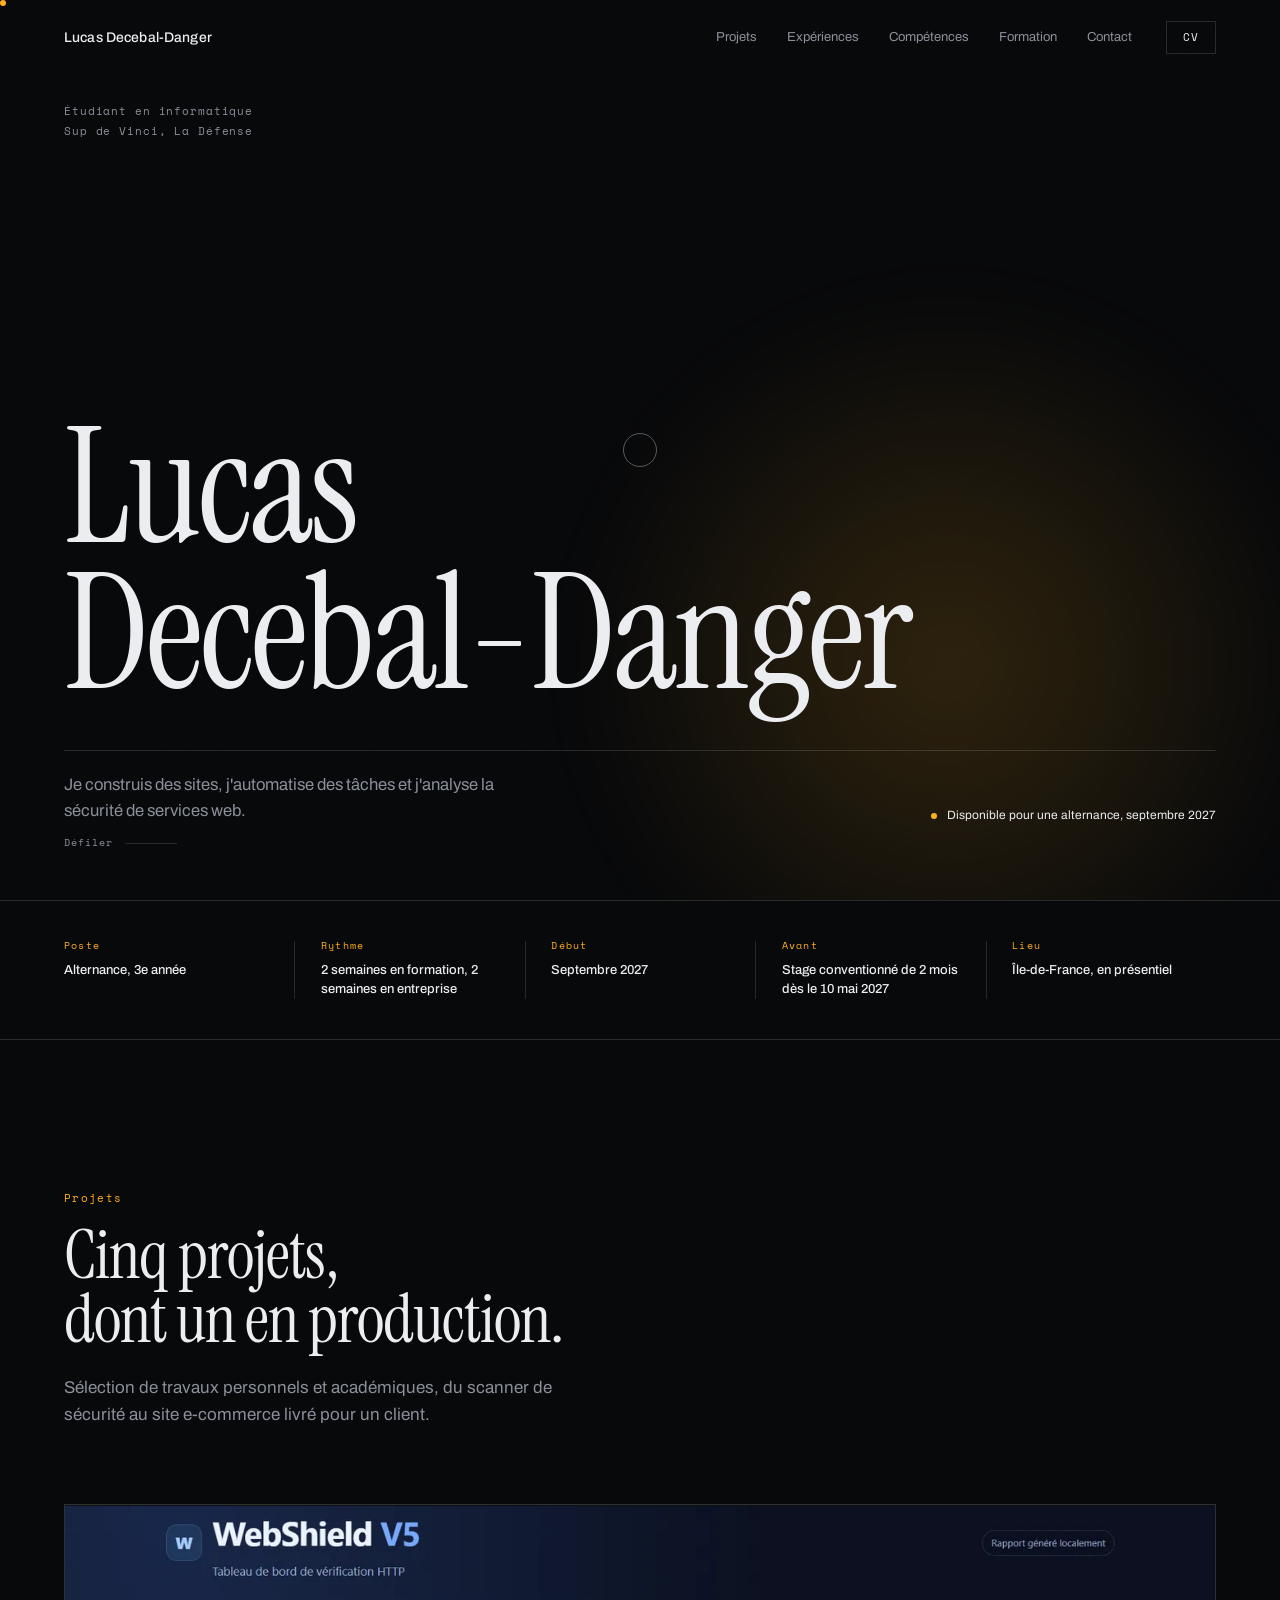
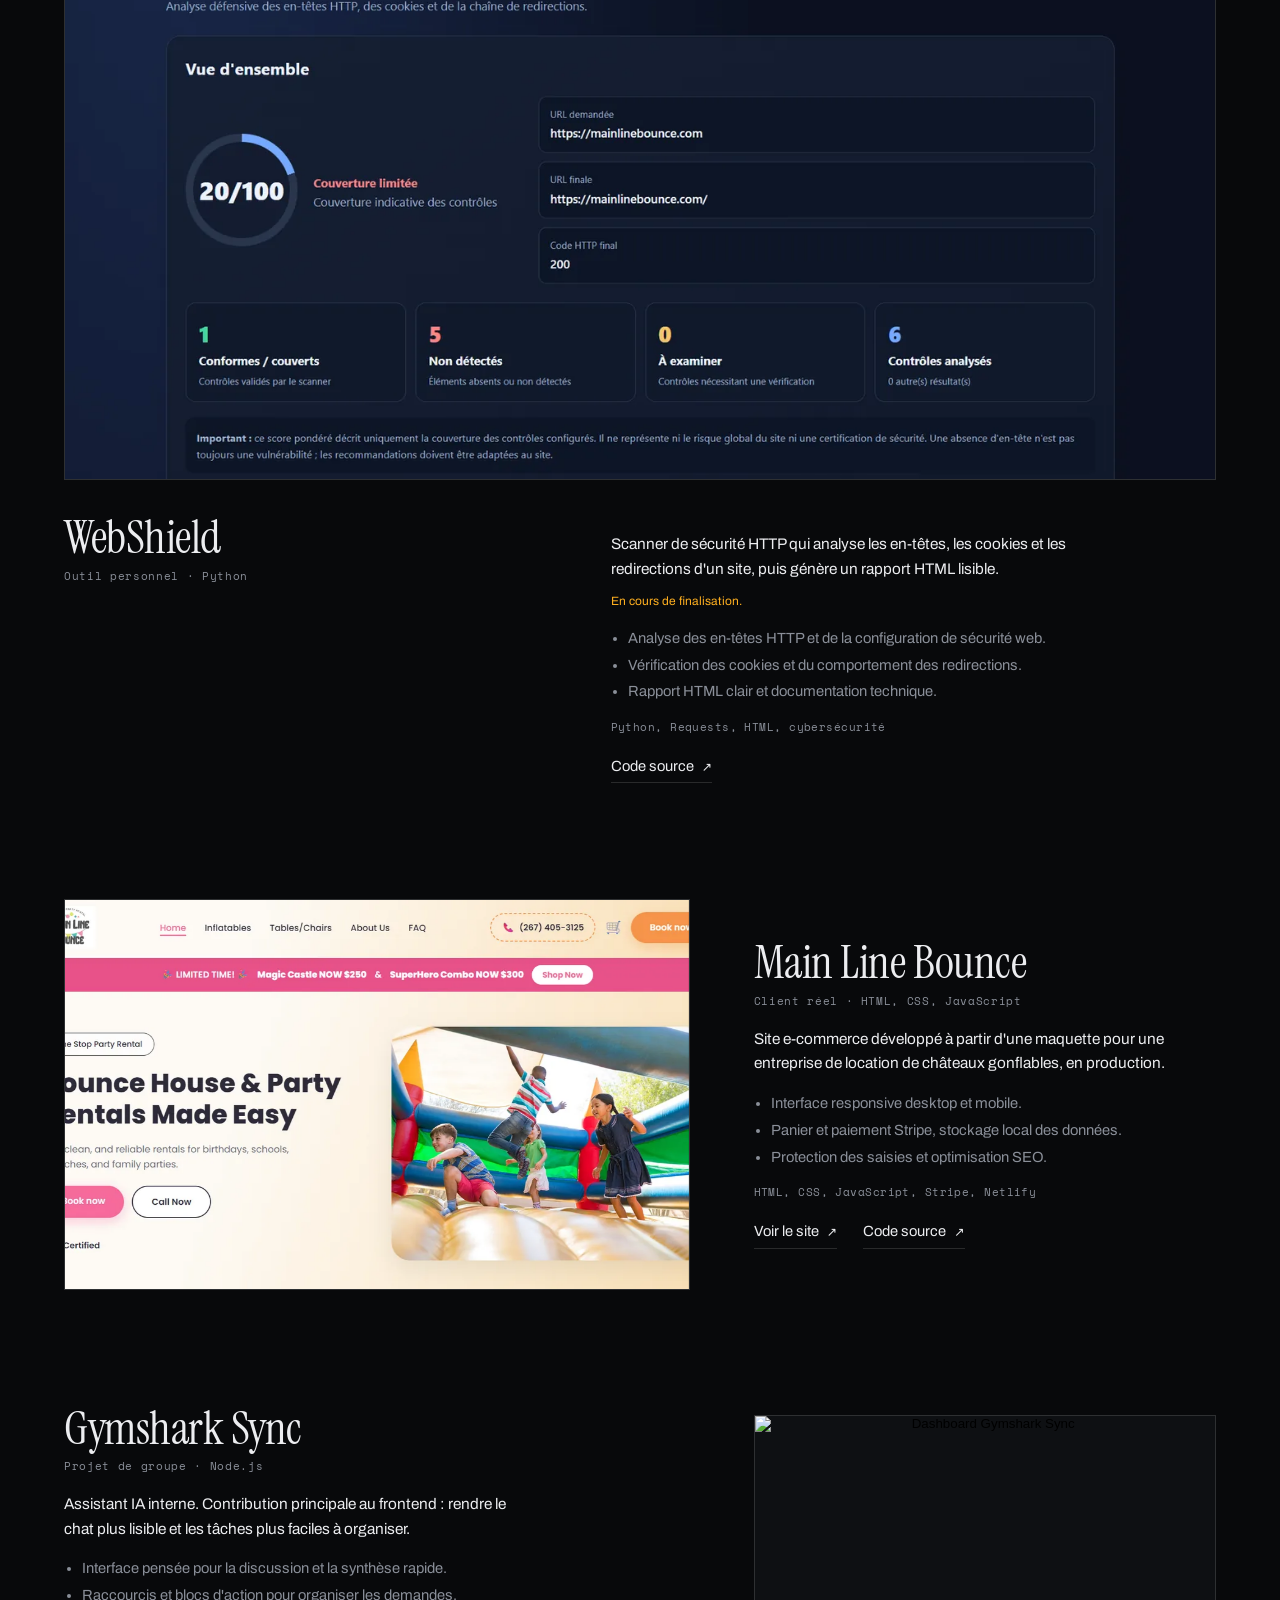
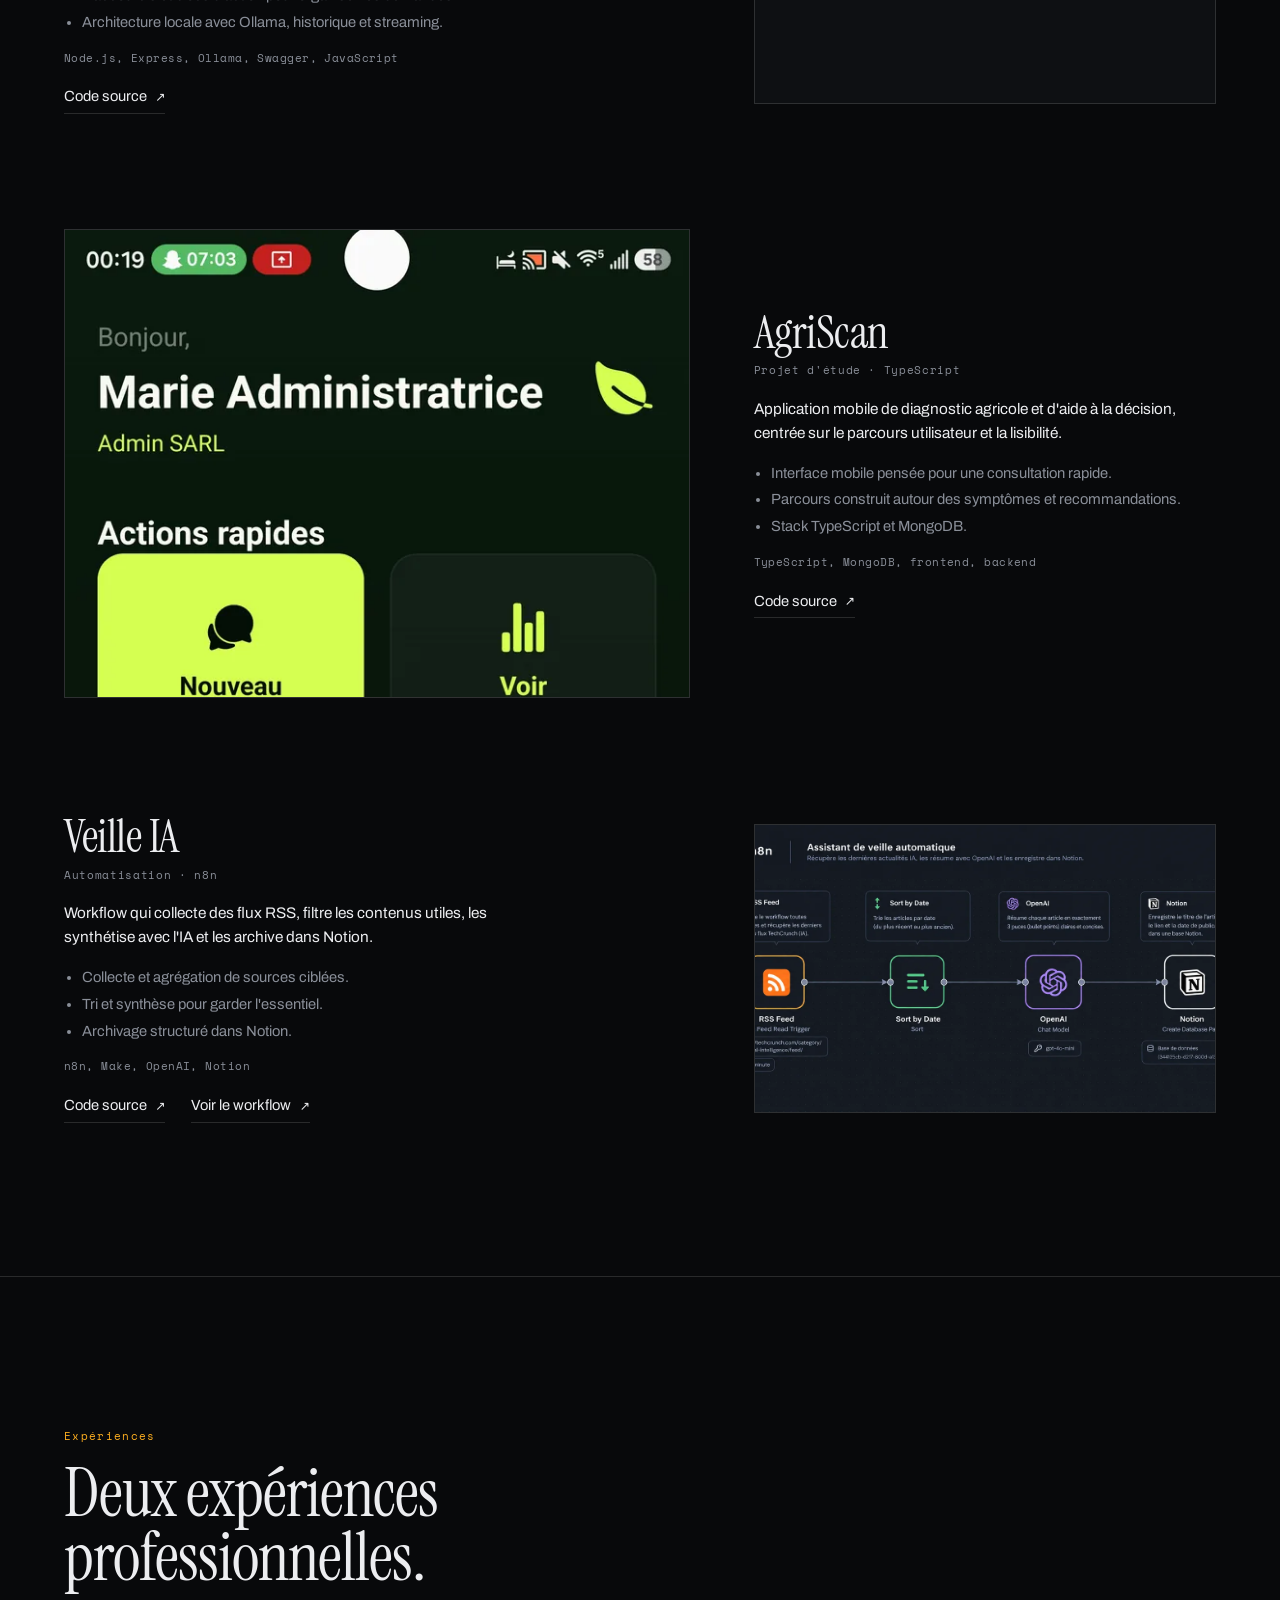
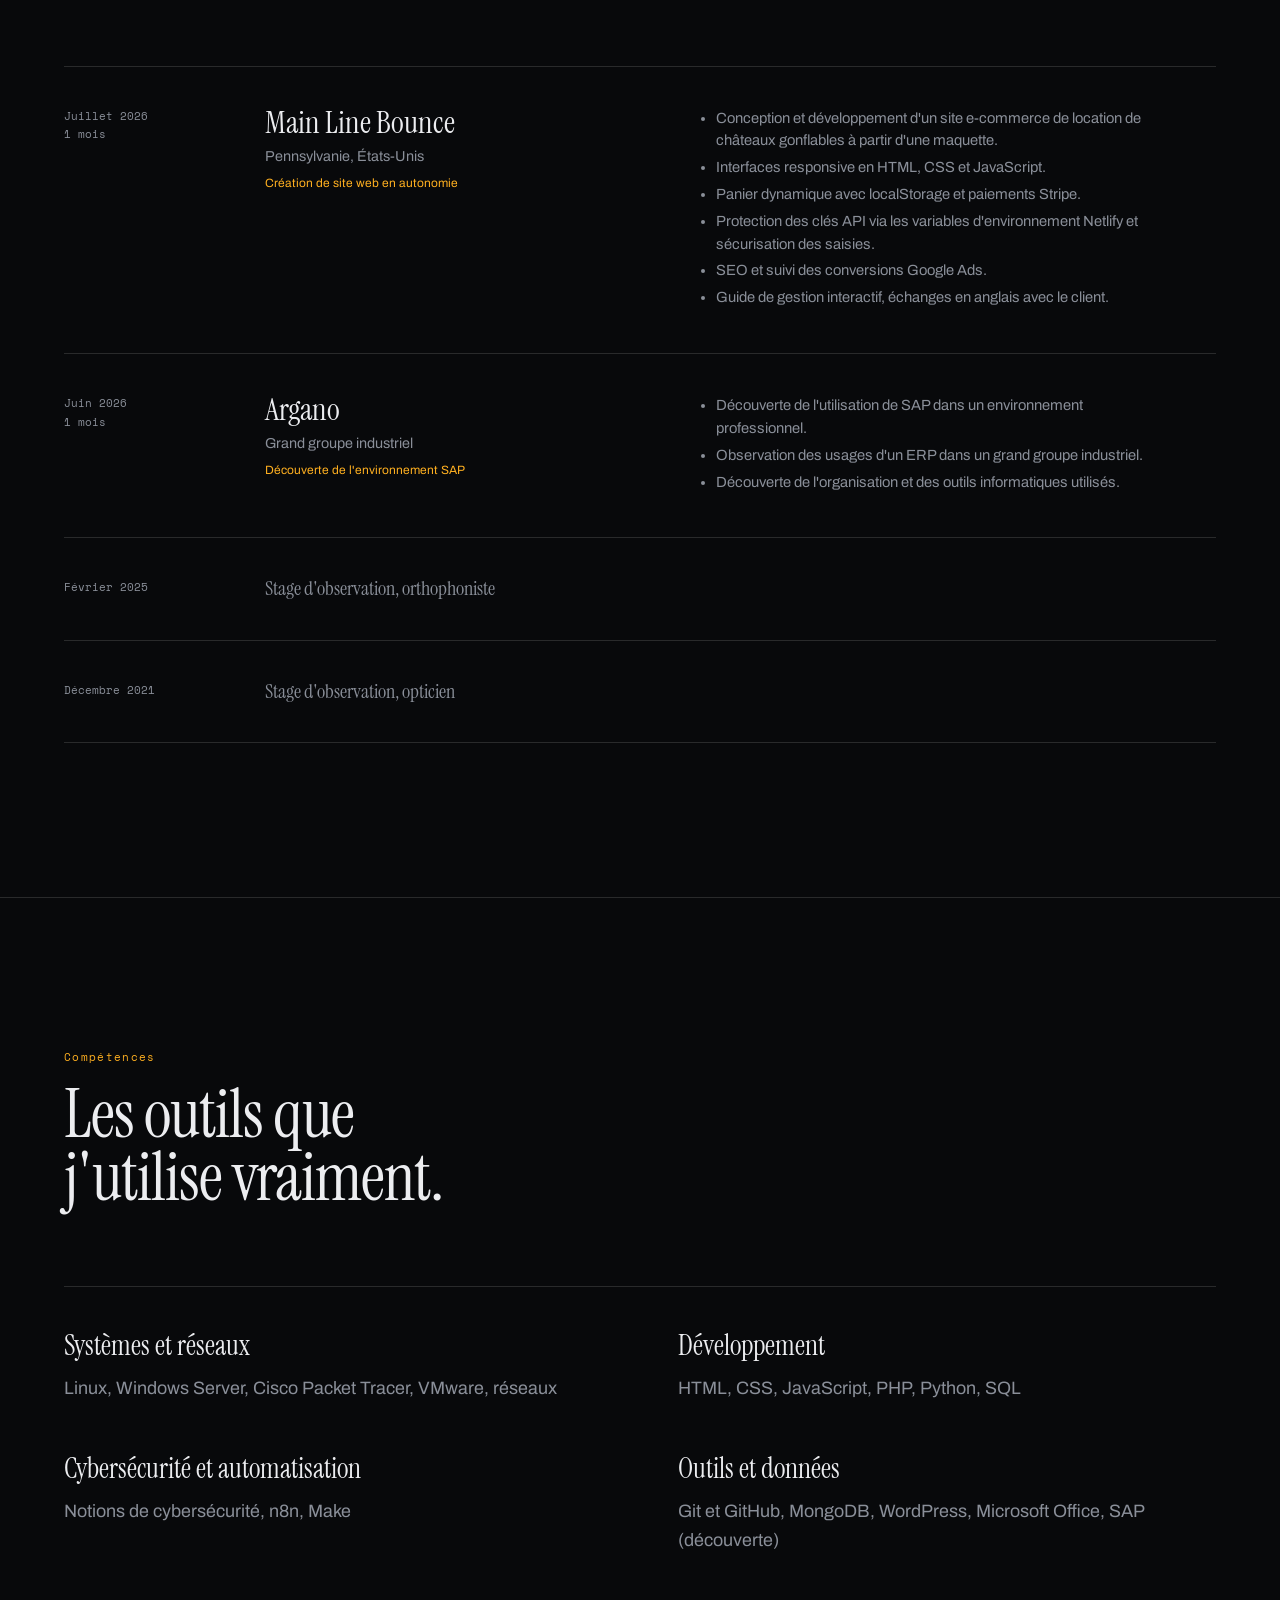
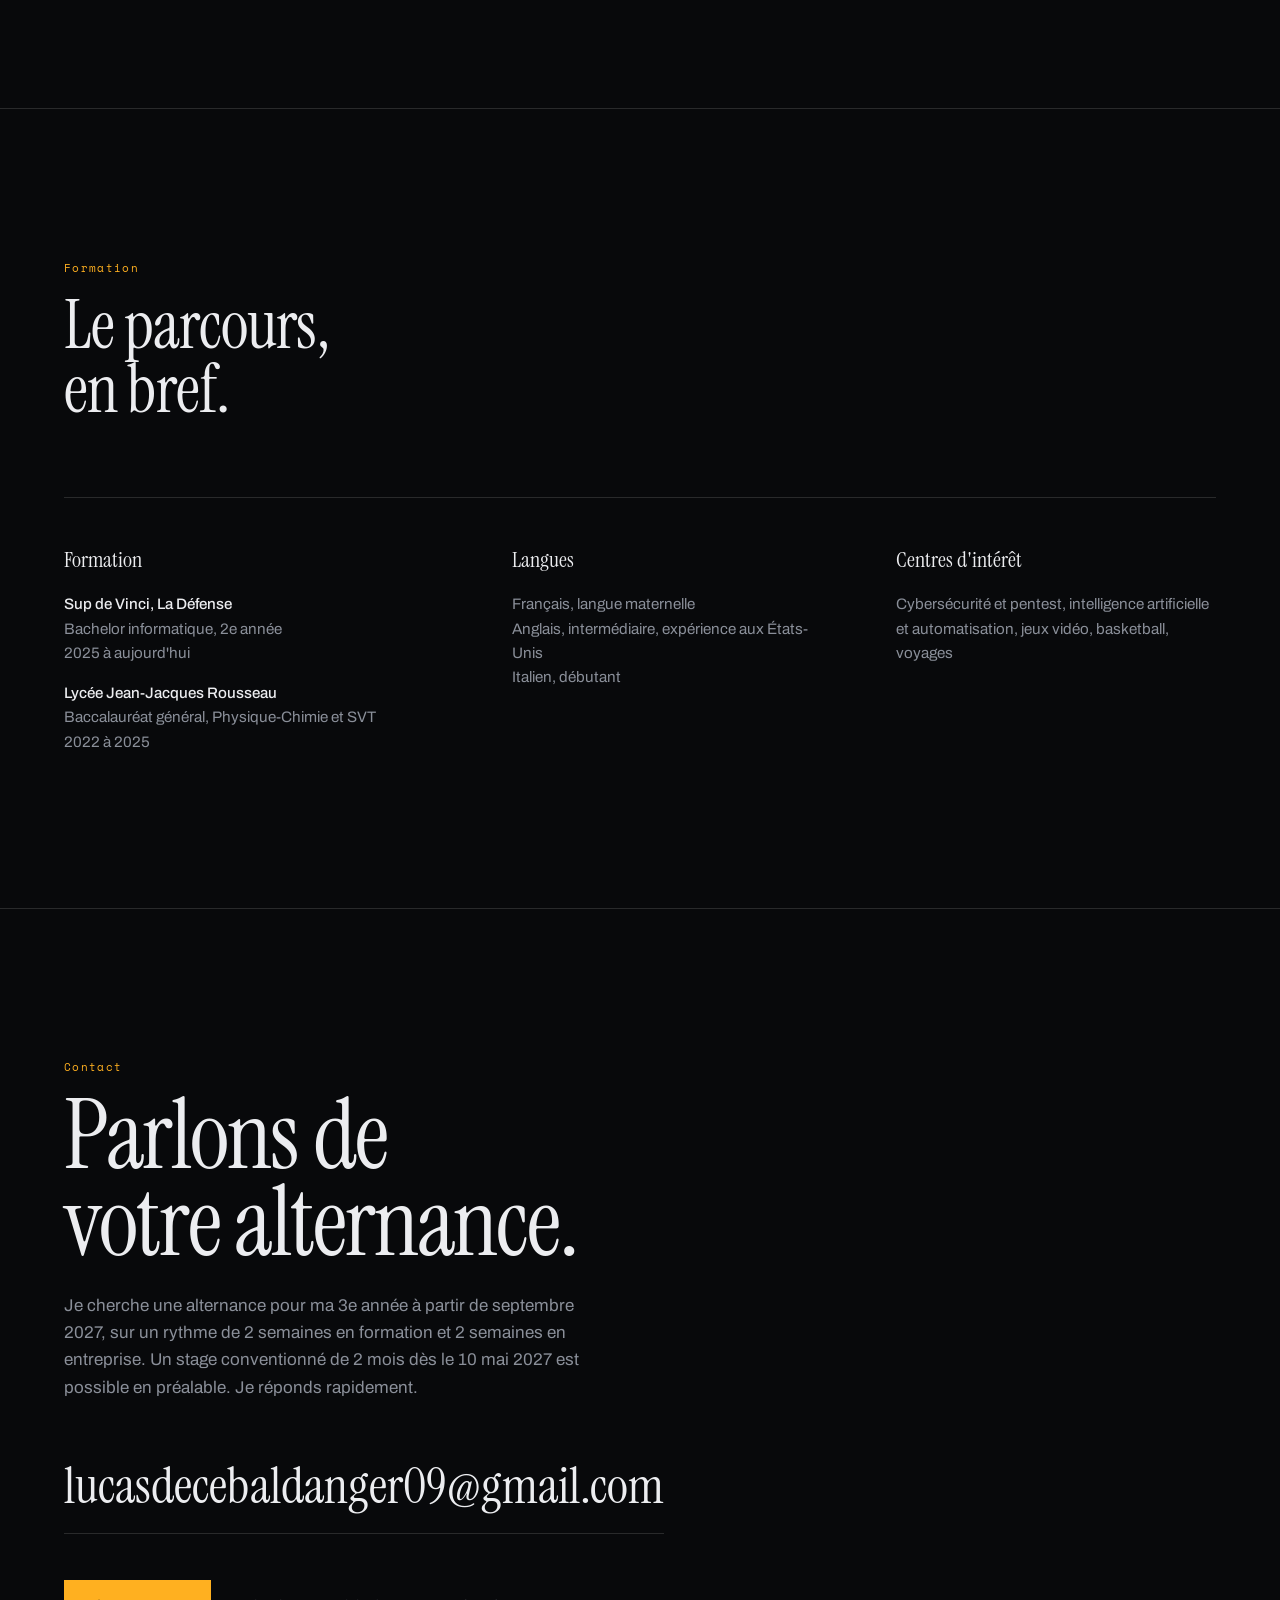
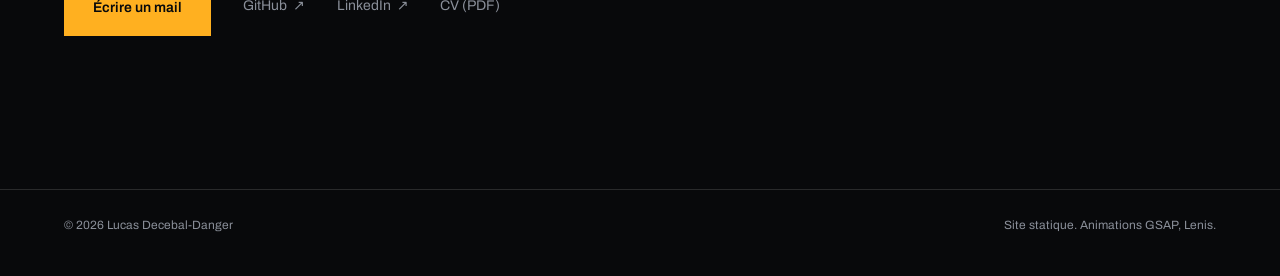
==== commit bd46a647: "Premium UI: cinematic dark, serif display, GSAP/Lenis motion, custom cursor" ====
--- a/index.html
+++ b/index.html
@@ -100,7 +100,7 @@
     </header>
 
     <article class="project project--feature wrap">
-      <div class="project-media" data-parallax>
+      <div class="project-media">
         <button type="button" class="shot" data-zoom aria-label="Agrandir l'image : interface du scanner de sécurité HTTP WebShield">
           <img loading="lazy" decoding="async" src="./assets/images/webshield.webp" alt="Interface du scanner de sécurité HTTP WebShield">
         </button>
@@ -332,7 +332,7 @@
       <h2 class="contact-title" data-reveal>Parlons de<br>votre alternance.</h2>
       <p class="contact-lede" data-reveal>Je cherche une alternance pour ma 3e année à partir de septembre 2027, sur un rythme de 2 semaines en formation et 2 semaines en entreprise. Un stage conventionné de 2 mois dès le 10 mai 2027 est possible en préalable. Je réponds rapidement.</p>
       <a class="contact-mail" href="mailto:lucasdecebaldanger09@gmail.com" data-reveal>lucasdecebaldanger09@gmail.com</a>
-      <div class="contact-actions" data-reveal>
+      <div class="contact-actions">
         <a class="btn-magnetic" href="mailto:lucasdecebaldanger09@gmail.com" data-magnetic>Écrire un mail</a>
         <a class="contact-link" href="https://github.com/LucasDECEBAL" target="_blank" rel="noopener noreferrer">GitHub<span aria-hidden="true">↗</span></a>
         <a class="contact-link" href="https://www.linkedin.com/in/lucas-decebal-danger/" target="_blank" rel="noopener noreferrer">LinkedIn<span aria-hidden="true">↗</span></a>
--- a/style.css
+++ b/style.css
@@ -501,7 +501,12 @@
 }
 .project-media:hover img { filter: brightness(1.06); }
 
-.project--feature .project-media { aspect-ratio: 16 / 9; }
+.project--feature .project-media { aspect-ratio: 2 / 1; }
+.project--feature .project-media img {
+  object-fit: contain;
+  object-position: center;
+  will-change: auto;
+}
 
 .project--split {
   display: grid;
@@ -513,6 +518,7 @@
 .project--split.project--reverse .project-info { order: 1; }
 
 .project-media--phone {
+  aspect-ratio: 4 / 3;
   display: grid;
   place-items: center;
   background:
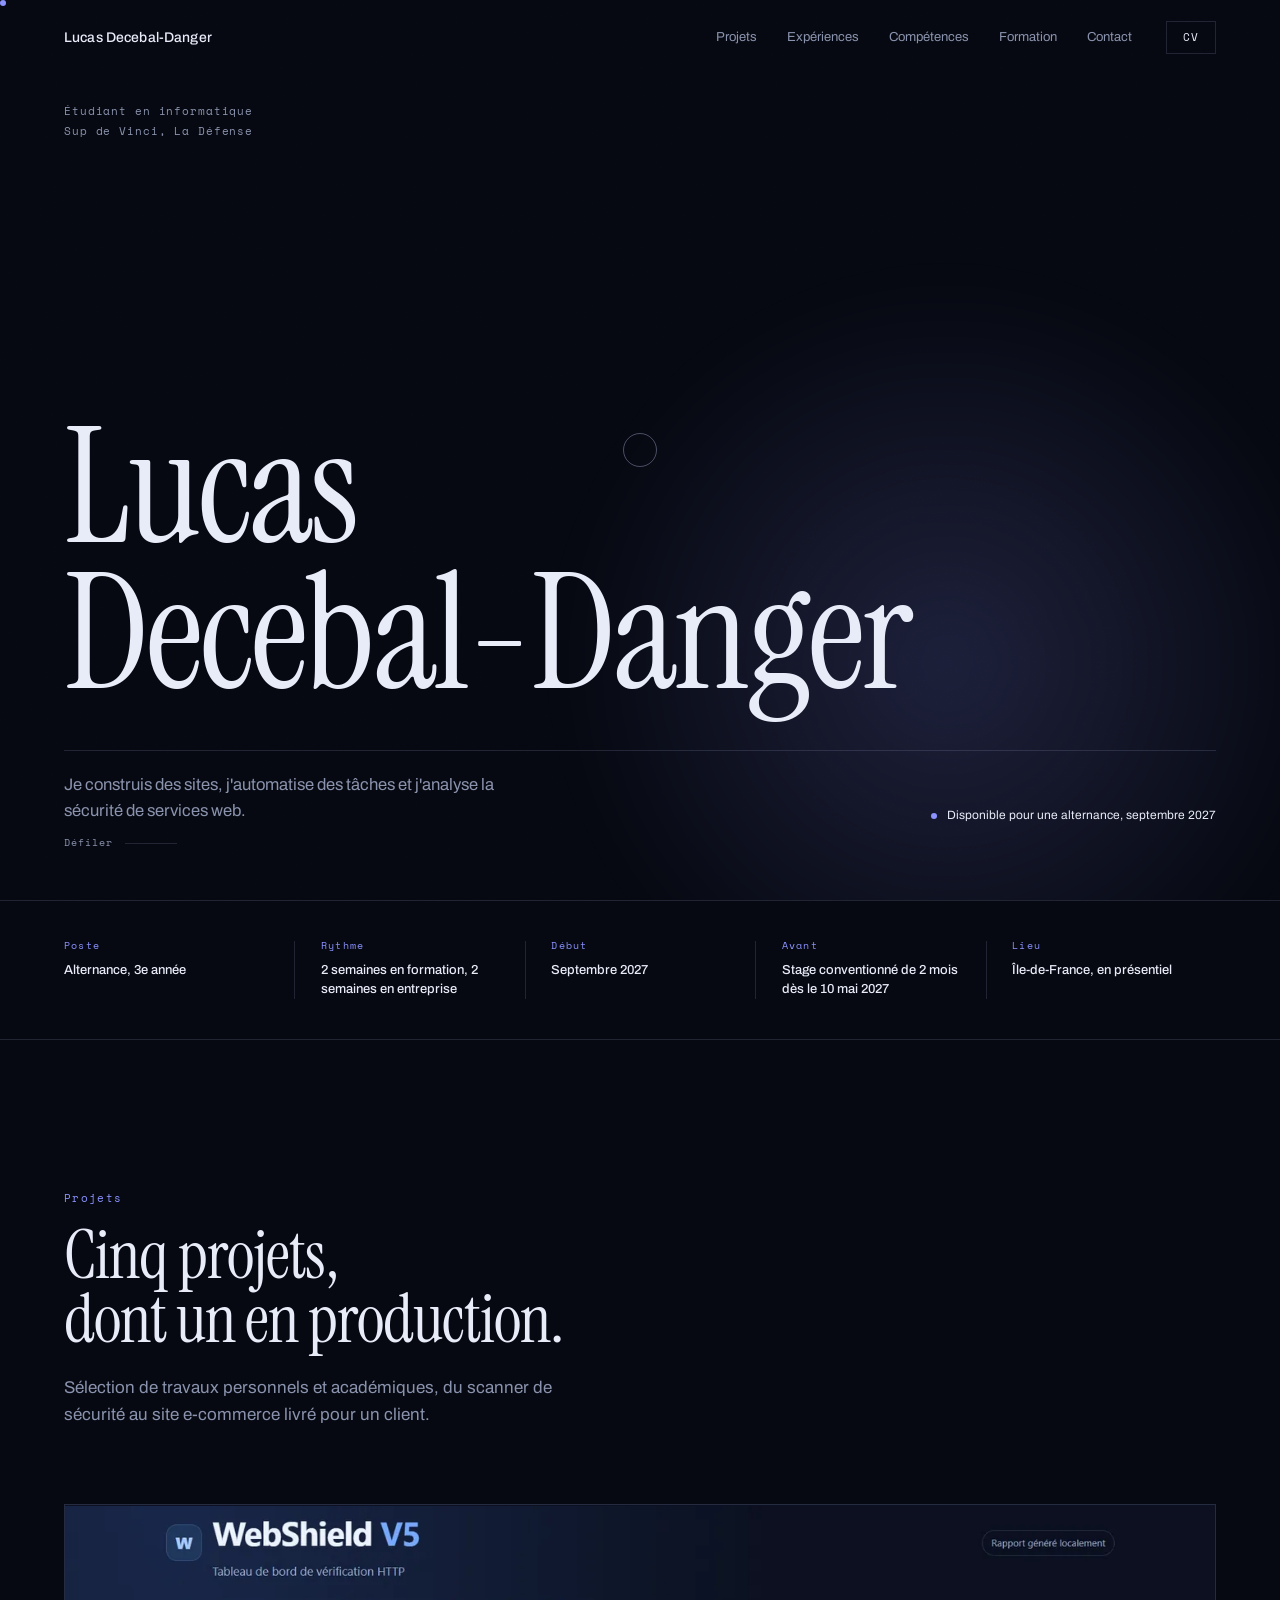
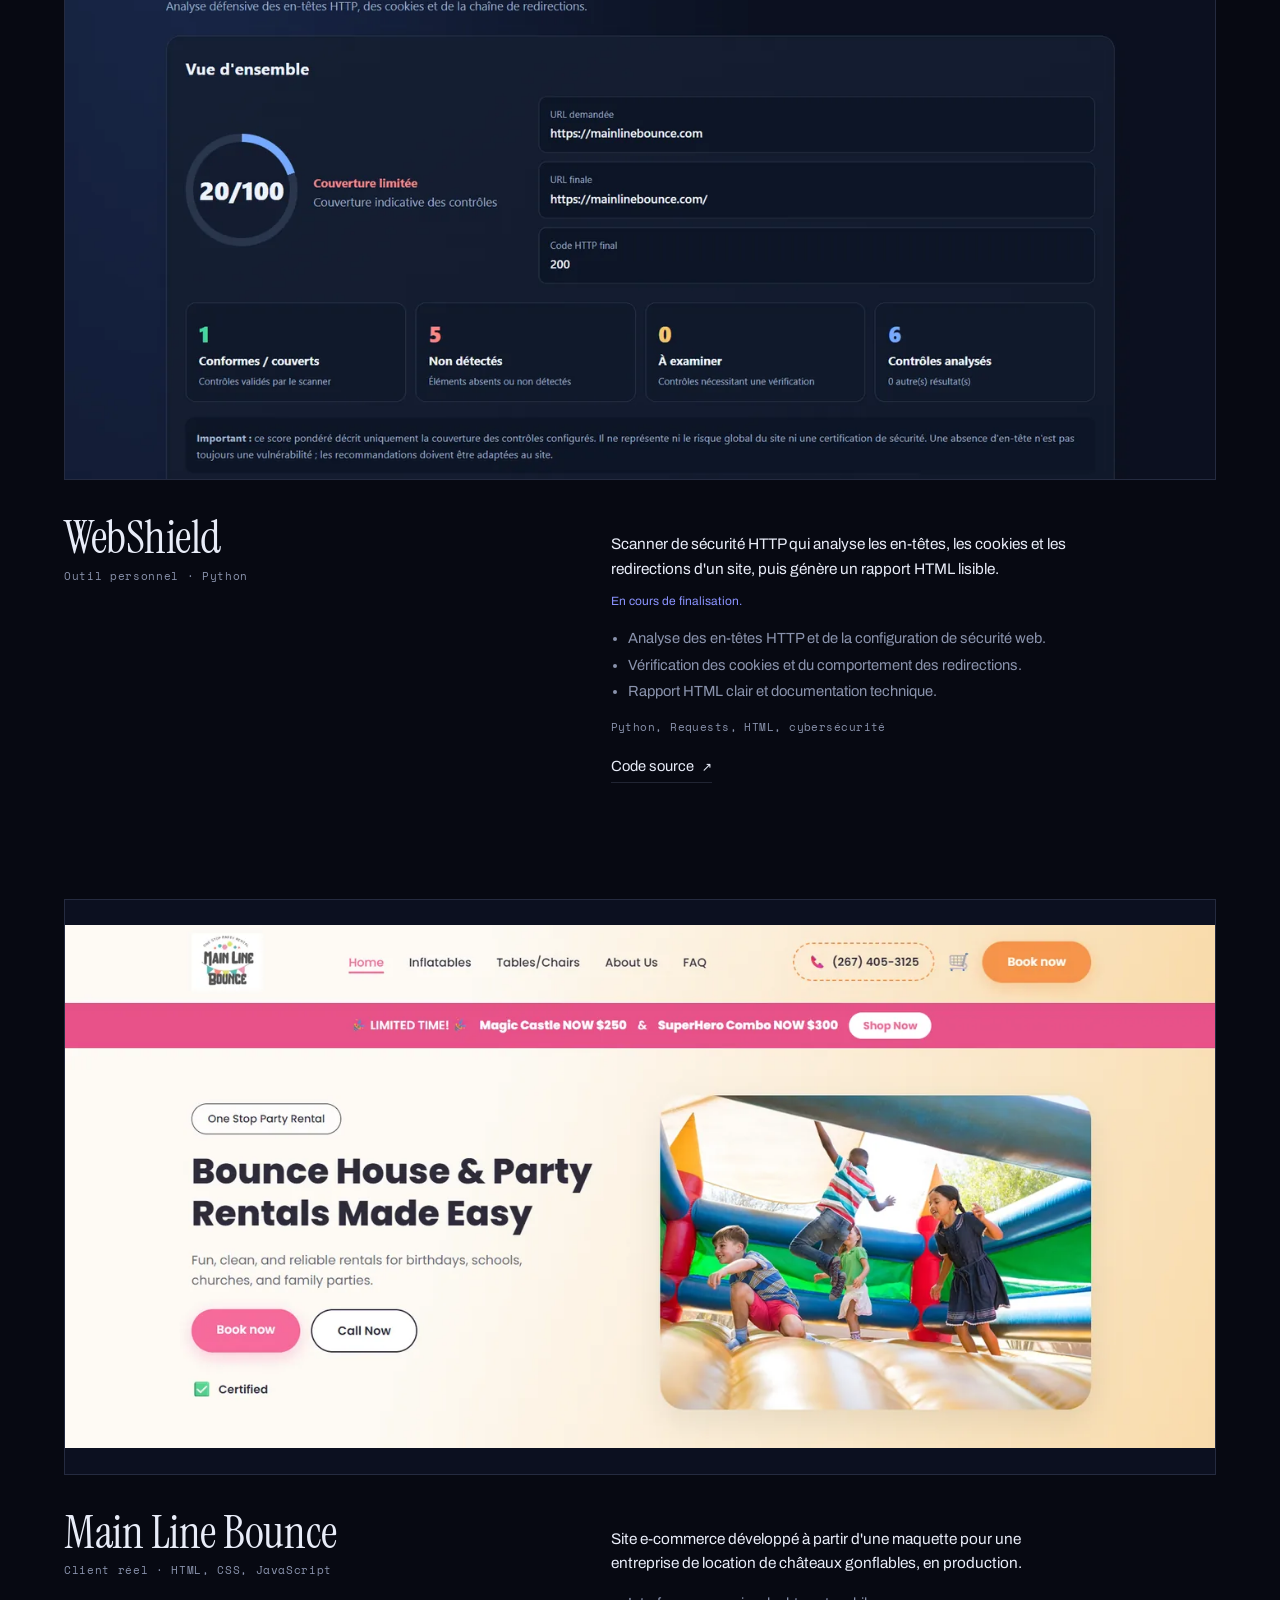
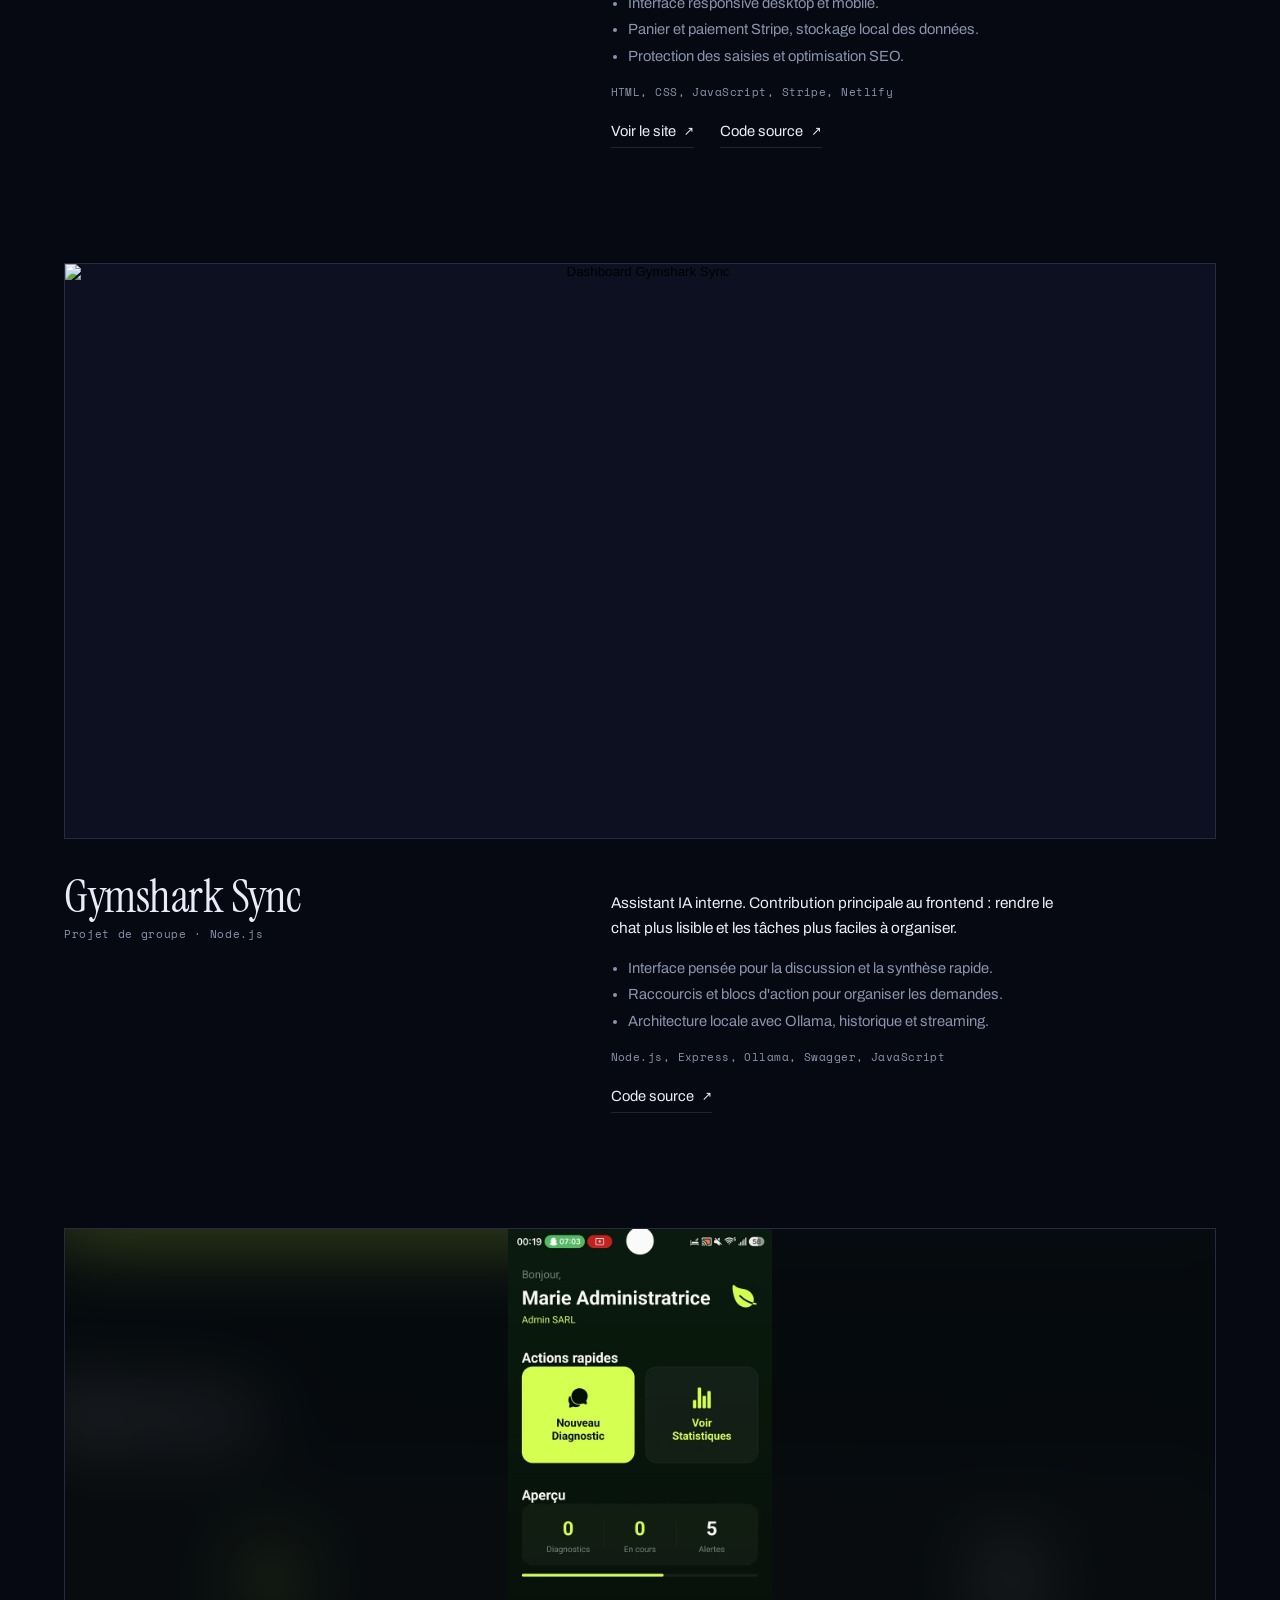
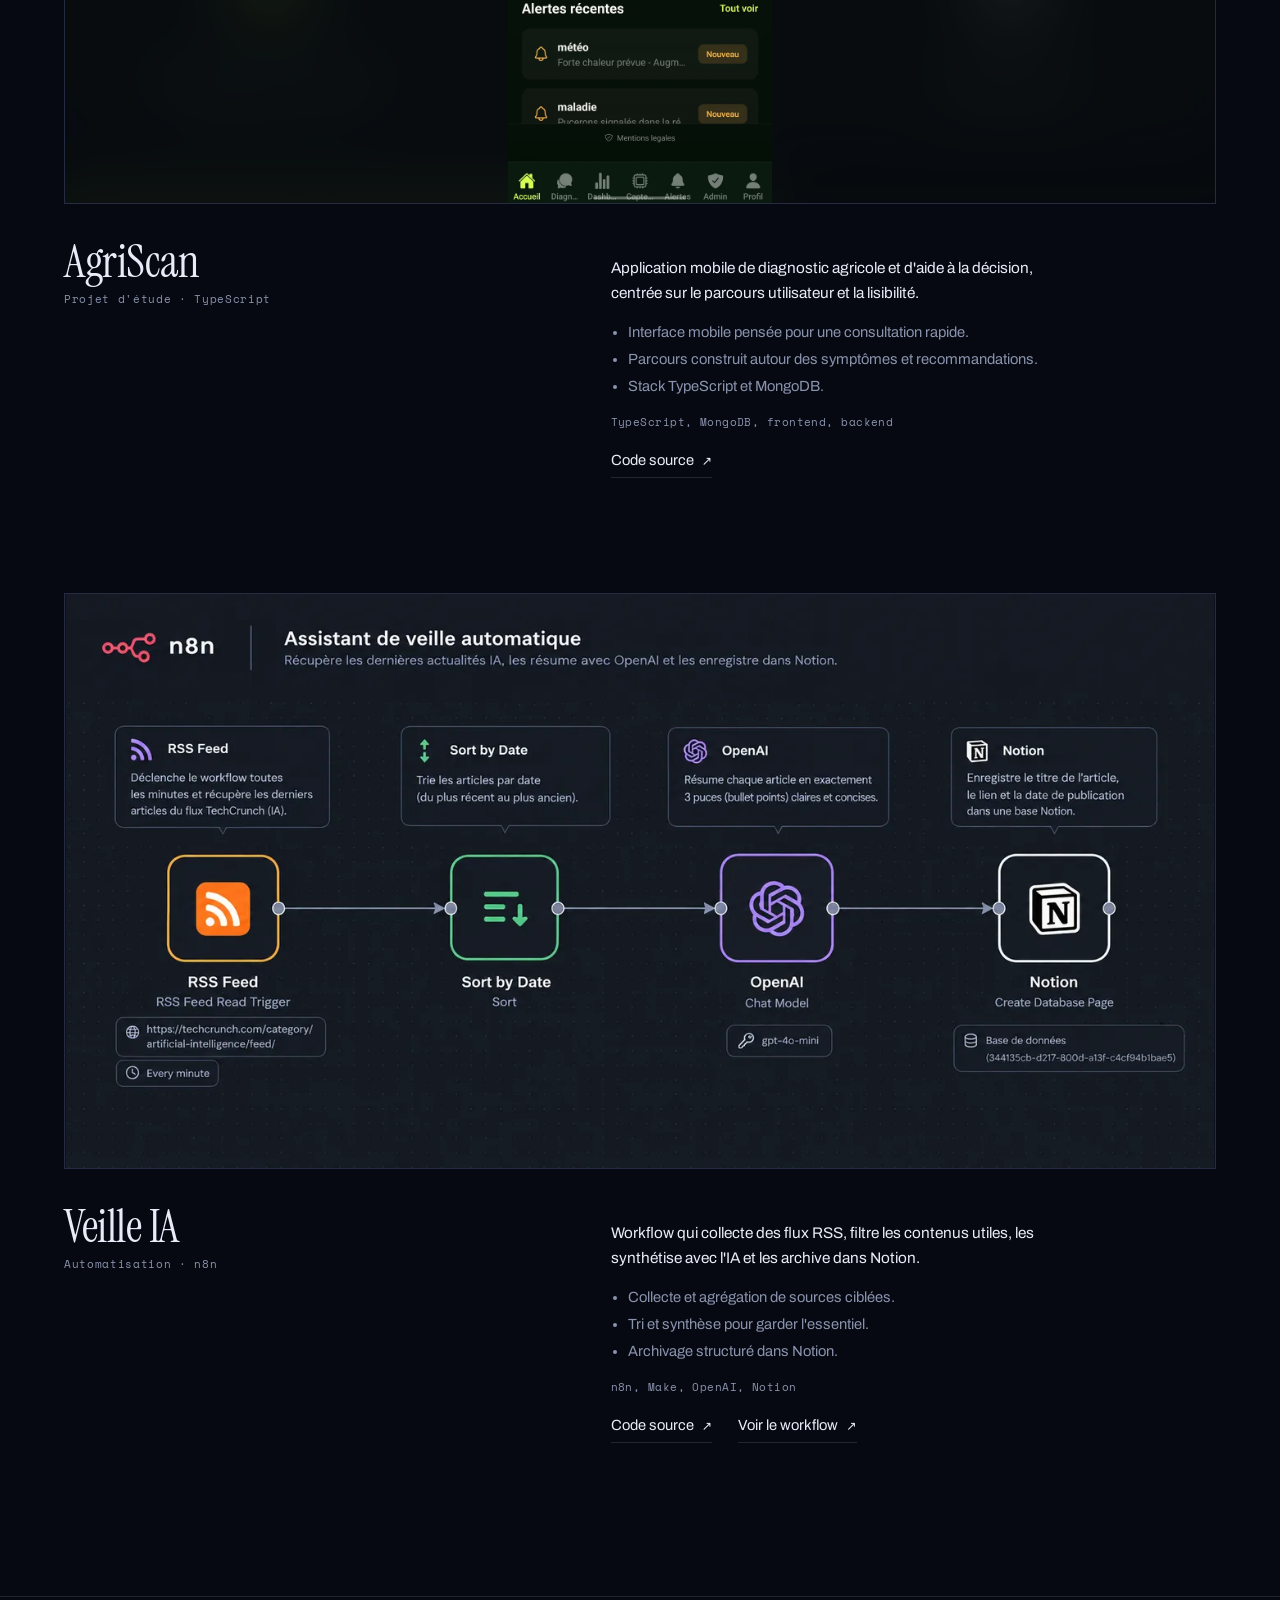
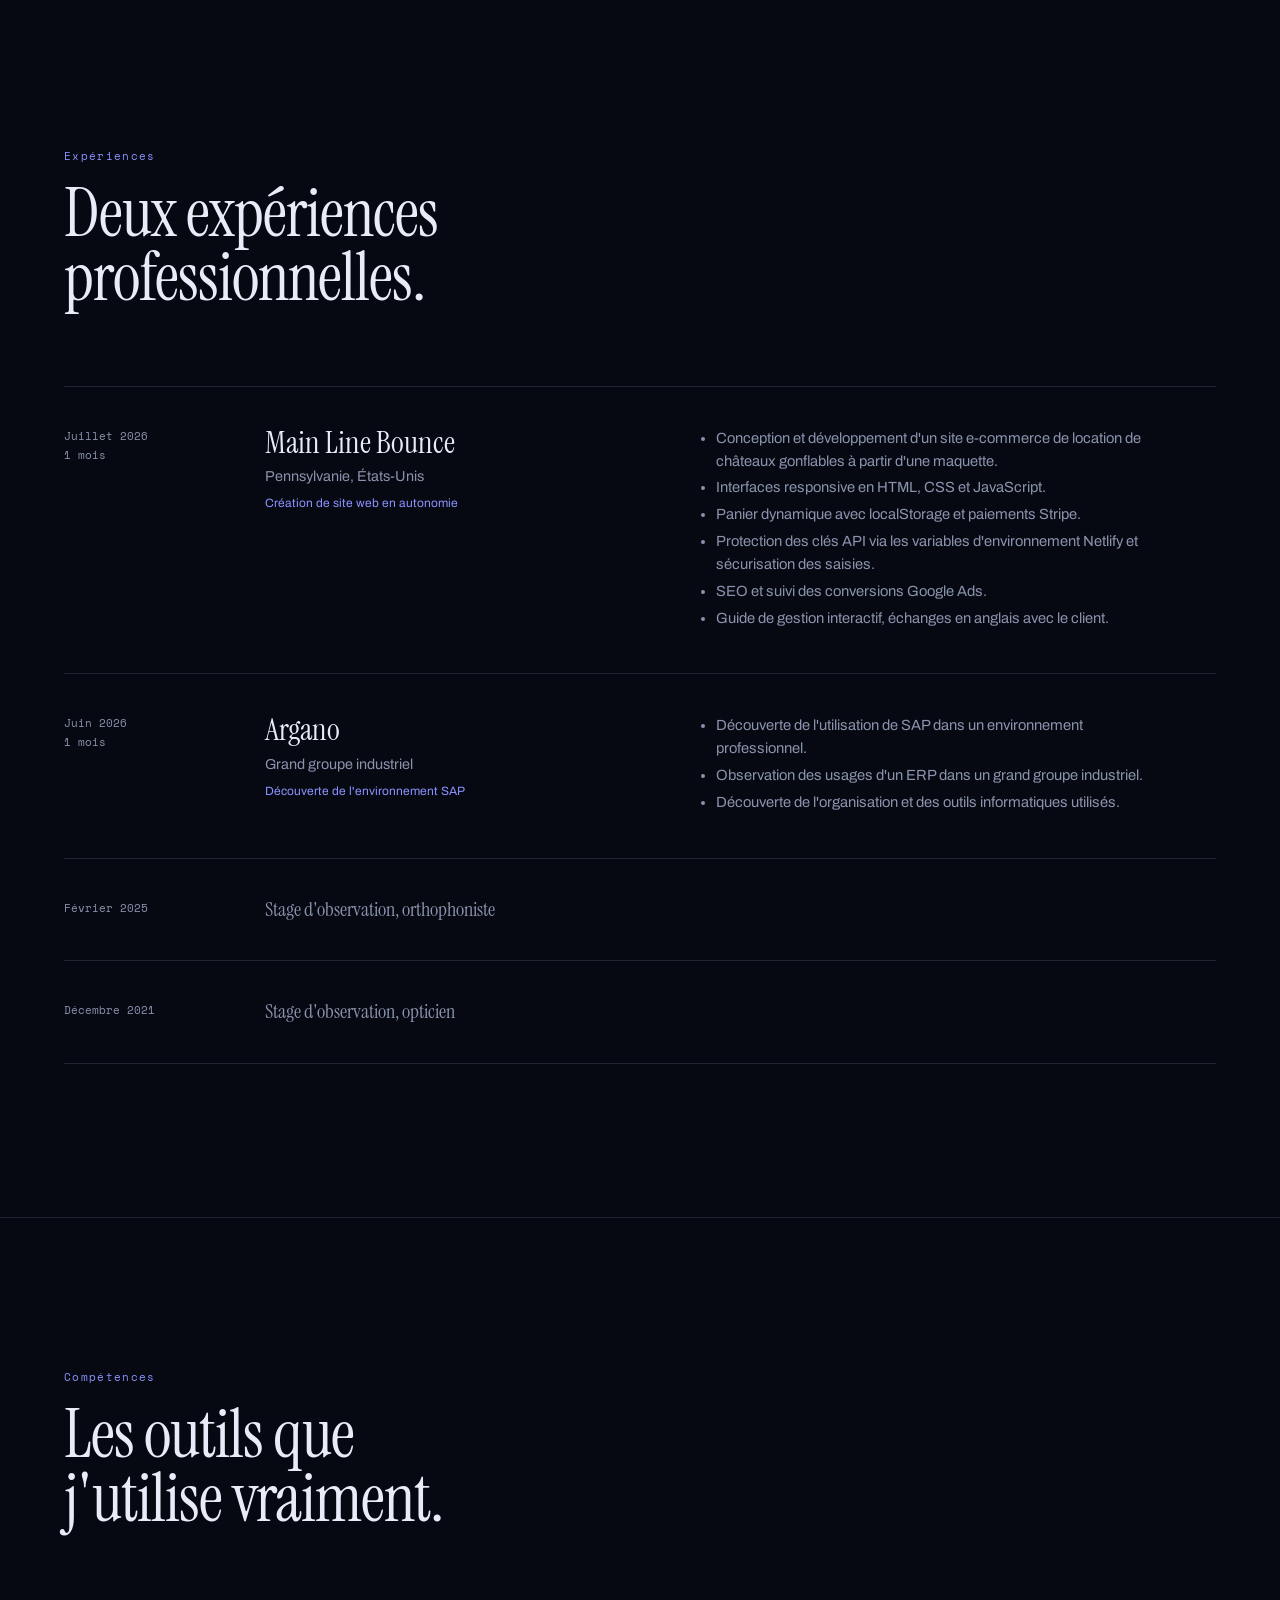
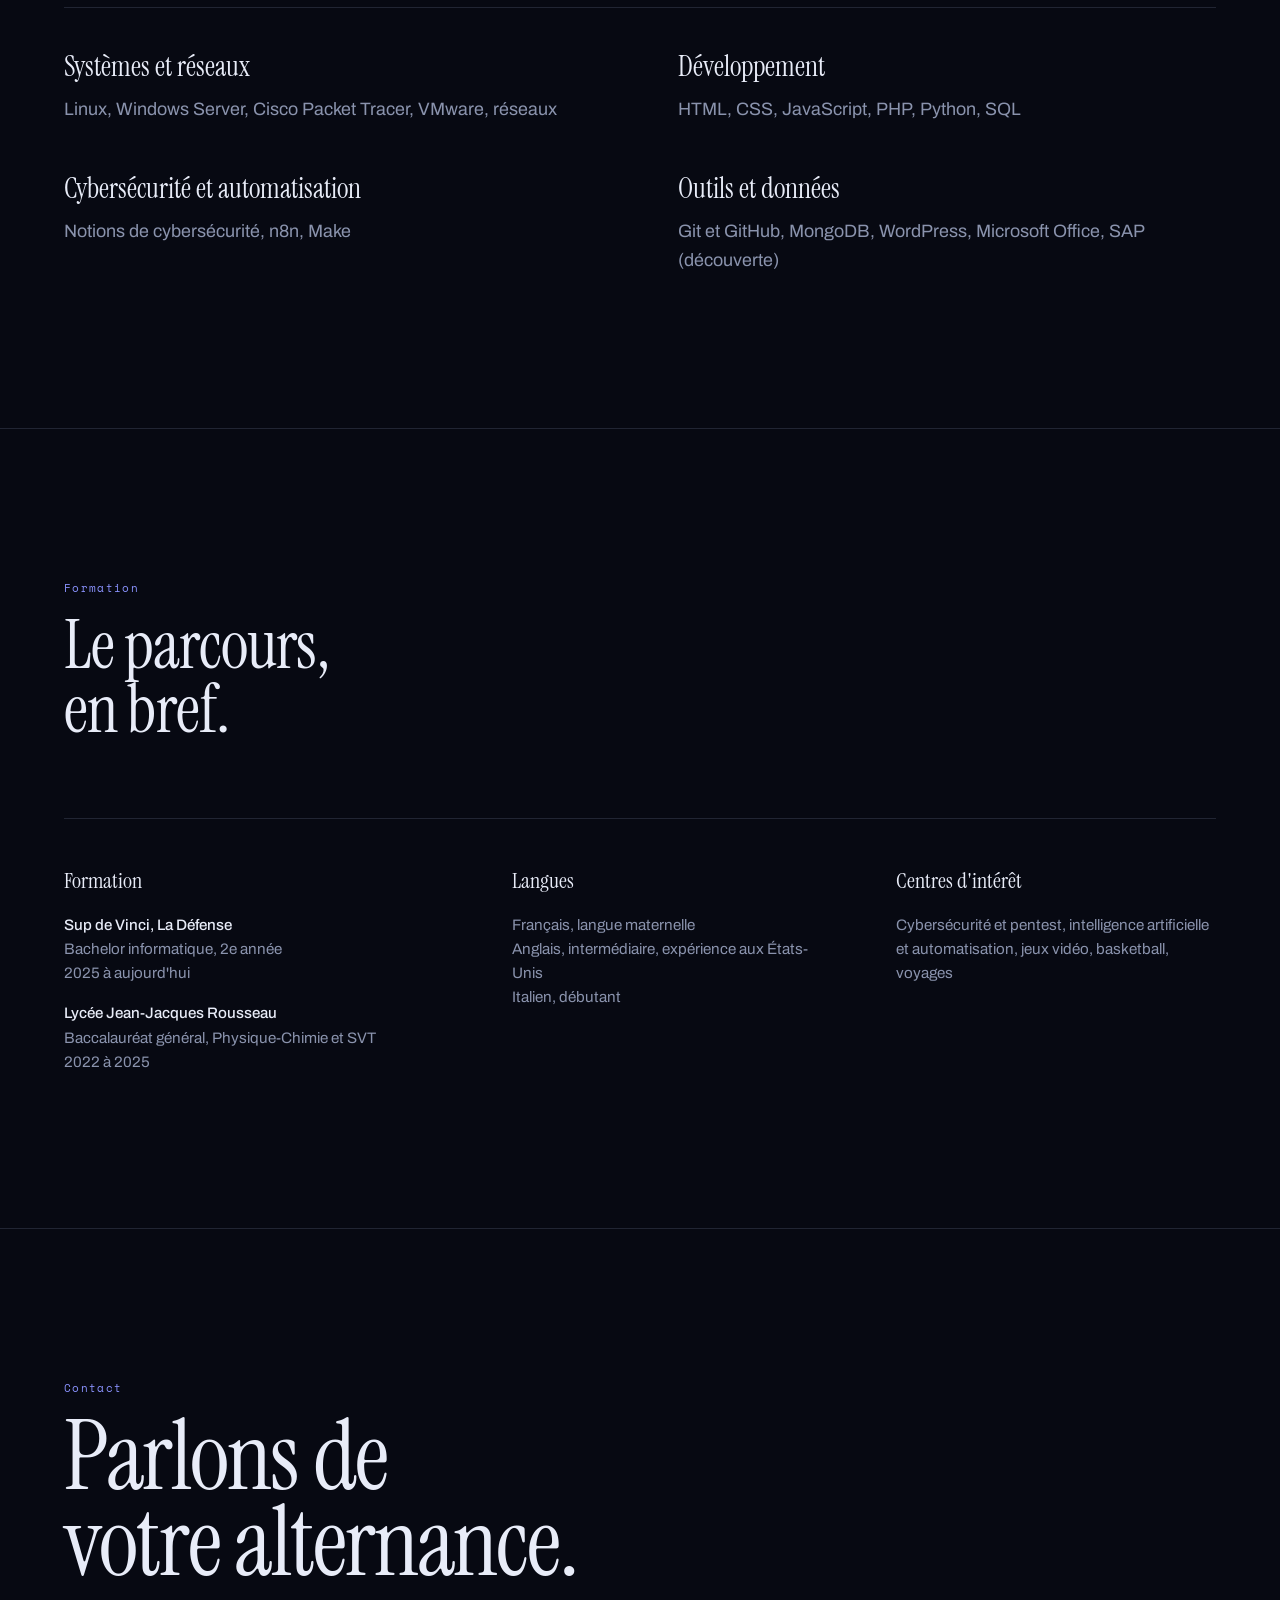
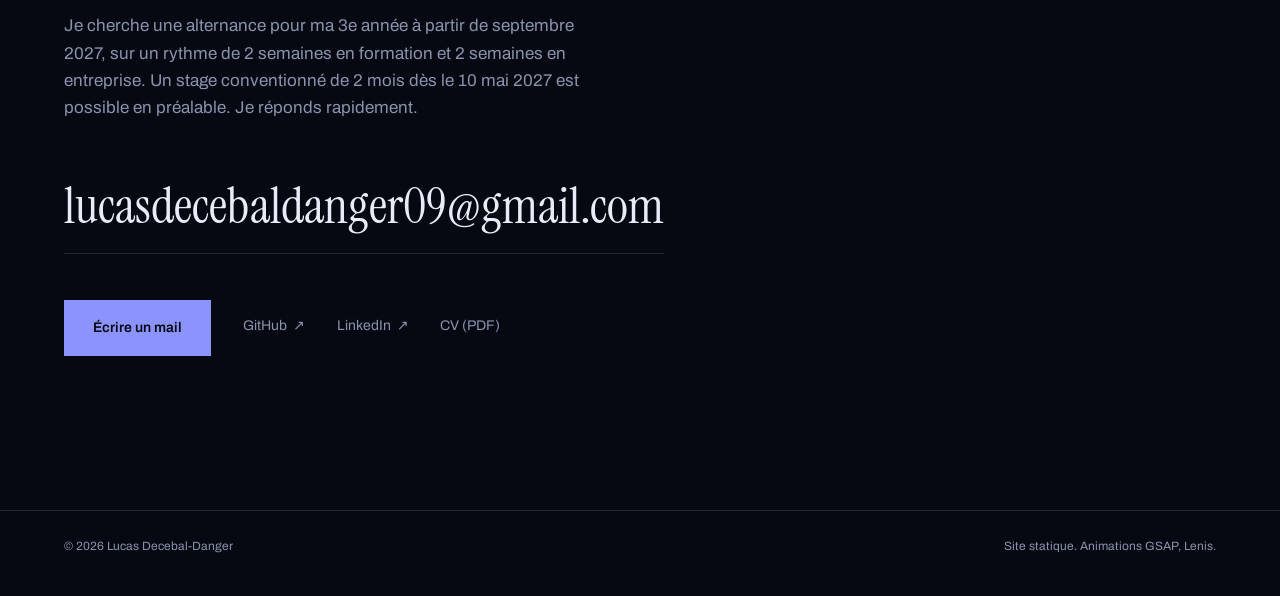
==== commit a31588a4: "Blue-black palette and uniform, fully visible project images" ====
--- a/index.html
+++ b/index.html
@@ -19,8 +19,8 @@
 <meta name="twitter:title" content="Lucas Decebal-Danger — Étudiant en informatique, alternance 2027">
 <meta name="twitter:description" content="Recherche d'alternance 3e année (rentrée 2027). Stage conventionné préalable possible dès le 10 mai 2027.">
 <meta name="twitter:image" content="https://lucasdecebal.github.io/Portfolio-Lucas/assets/images/og-image.png">
-<meta name="theme-color" content="#08090B">
-<link rel="icon" href="data:image/svg+xml,%3Csvg xmlns='http://www.w3.org/2000/svg' viewBox='0 0 32 32'%3E%3Crect width='32' height='32' fill='%2308090B'/%3E%3Cpath d='M9 7h3v15h10v3H9z' fill='%23ECEDF0'/%3E%3Ccircle cx='25' cy='9' r='2.5' fill='%23FFB020'/%3E%3C/svg%3E">
+<meta name="theme-color" content="#070912">
+<link rel="icon" href="data:image/svg+xml,%3Csvg xmlns='http://www.w3.org/2000/svg' viewBox='0 0 32 32'%3E%3Crect width='32' height='32' fill='%23070912'/%3E%3Cpath d='M9 7h3v15h10v3H9z' fill='%23E8ECF8'/%3E%3Ccircle cx='25' cy='9' r='2.5' fill='%238B93FF'/%3E%3C/svg%3E">
 <link rel="preconnect" href="https://fonts.googleapis.com">
 <link rel="preconnect" href="https://fonts.gstatic.com" crossorigin>
 <link href="https://fonts.googleapis.com/css2?family=Archivo:wdth,wght@62..125,100..900&family=Instrument+Serif:ital@0;1&family=Space+Mono:wght@400;700&display=swap" rel="stylesheet">
@@ -99,7 +99,7 @@
       <p class="section-intro" data-reveal>Sélection de travaux personnels et académiques, du scanner de sécurité au site e-commerce livré pour un client.</p>
     </header>
 
-    <article class="project project--feature wrap">
+    <article class="project wrap">
       <div class="project-media">
         <button type="button" class="shot" data-zoom aria-label="Agrandir l'image : interface du scanner de sécurité HTTP WebShield">
           <img loading="lazy" decoding="async" src="./assets/images/webshield.webp" alt="Interface du scanner de sécurité HTTP WebShield">
@@ -124,8 +124,8 @@
       </div>
     </article>
 
-    <article class="project project--split wrap">
-      <div class="project-media" data-parallax>
+    <article class="project wrap">
+      <div class="project-media">
         <button type="button" class="shot" data-zoom aria-label="Agrandir l'image : interface du site Main Line Bounce">
           <img loading="lazy" decoding="async" src="./assets/images/mainlinebounce.webp" alt="Interface du site Main Line Bounce">
         </button>
@@ -151,8 +151,8 @@
       </div>
     </article>
 
-    <article class="project project--split project--reverse wrap">
-      <div class="project-media" data-parallax>
+    <article class="project wrap">
+      <div class="project-media">
         <button type="button" class="shot" data-zoom aria-label="Agrandir l'image : dashboard Gymshark Sync">
           <img loading="lazy" decoding="async" src="./assets/images/gymshark-workflows.webp" alt="Dashboard Gymshark Sync">
         </button>
@@ -175,8 +175,9 @@
       </div>
     </article>
 
-    <article class="project project--split wrap">
+    <article class="project wrap">
       <div class="project-media project-media--phone">
+        <img class="project-media-bg" src="./assets/images/agriscan.webp" alt="" aria-hidden="true">
         <button type="button" class="shot" data-zoom aria-label="Agrandir l'image : page d'accueil de l'application AgriScan">
           <img loading="lazy" decoding="async" src="./assets/images/agriscan.webp" alt="Page d'accueil de l'application AgriScan">
         </button>
@@ -199,8 +200,8 @@
       </div>
     </article>
 
-    <article class="project project--split project--reverse wrap">
-      <div class="project-media" data-parallax>
+    <article class="project wrap">
+      <div class="project-media">
         <button type="button" class="shot" data-zoom aria-label="Agrandir l'image : workflow de veille IA automatisé">
           <img loading="lazy" decoding="async" src="./assets/images/veille-ia.webp" alt="Workflow d'automatisation de veille IA">
         </button>
--- a/style.css
+++ b/style.css
@@ -4,12 +4,12 @@
    ========================================================================== */
 
 :root {
-  --ink: #08090B;
-  --ink-2: #0E1013;
-  --bone: #ECEDF0;
-  --smoke: #8A8F99;
-  --line: rgba(236, 237, 240, 0.14);
-  --amber: #FFB020;
+  --ink: #070912;
+  --ink-2: #0C1020;
+  --bone: #E8ECF8;
+  --smoke: #8A93AD;
+  --line: rgba(190, 205, 255, 0.14);
+  --accent: #8B93FF;
   --serif: "Instrument Serif", Georgia, serif;
   --sans: "Archivo", system-ui, -apple-system, "Segoe UI", sans-serif;
   --mono: "Space Mono", ui-monospace, monospace;
@@ -39,7 +39,7 @@
 img { display: block; max-width: 100%; }
 p { margin: 0; }
 a { color: inherit; }
-::selection { background: var(--amber); color: var(--ink); }
+::selection { background: var(--accent); color: var(--ink); }
 
 h1, h2, h3 { margin: 0; font-weight: 400; }
 
@@ -102,7 +102,7 @@
 .preloader-bar i {
   display: block;
   height: 100%;
-  background: var(--amber);
+  background: var(--accent);
   transform: scaleX(0);
   transform-origin: left center;
   will-change: transform;
@@ -140,18 +140,18 @@
 .cursor-dot {
   width: 6px;
   height: 6px;
-  background: var(--amber);
+  background: var(--accent);
 }
 .cursor-ring {
   width: 34px;
   height: 34px;
-  border: 1px solid rgba(236, 237, 240, 0.35);
+  border: 1px solid rgba(200, 210, 255, 0.35);
   transition: width 0.25s, height 0.25s, border-color 0.25s;
 }
 .cursor-grow .cursor-ring {
   width: 54px;
   height: 54px;
-  border-color: var(--amber);
+  border-color: var(--accent);
 }
 
 @media (hover: hover) and (pointer: fine) {
@@ -190,7 +190,7 @@
   transition: transform 0.35s ease, background 0.35s, border-color 0.35s;
 }
 .site-head.is-scrolled {
-  background: rgba(8, 9, 11, 0.74);
+  background: rgba(7, 9, 18, 0.74);
   backdrop-filter: blur(14px);
   border-color: var(--line);
 }
@@ -226,7 +226,7 @@
   right: 0;
   bottom: 0;
   height: 1px;
-  background: var(--amber);
+  background: var(--accent);
   transform: scaleX(0);
   transform-origin: left center;
   transition: transform 0.25s;
@@ -243,7 +243,7 @@
   color: var(--bone);
   transition: border-color 0.2s, color 0.2s;
 }
-.head-cv:hover { border-color: var(--amber); color: var(--amber); }
+.head-cv:hover { border-color: var(--accent); color: var(--accent); }
 
 .menu-btn {
   display: none;
@@ -274,7 +274,7 @@
   bottom: -1px;
   width: 100%;
   height: 1px;
-  background: var(--amber);
+  background: var(--accent);
   transform: scaleX(0);
   transform-origin: left center;
   will-change: transform;
@@ -298,7 +298,7 @@
   bottom: -22vh;
   width: 68vw;
   height: 68vw;
-  background: radial-gradient(circle, rgba(255, 176, 32, 0.16), transparent 62%);
+  background: radial-gradient(circle, rgba(139, 147, 255, 0.18), transparent 62%);
   filter: blur(30px);
   pointer-events: none;
 }
@@ -365,13 +365,13 @@
   width: 6px;
   height: 6px;
   border-radius: 50%;
-  background: var(--amber);
-  box-shadow: 0 0 0 0 rgba(255, 176, 32, 0.5);
+  background: var(--accent);
+  box-shadow: 0 0 0 0 rgba(139, 147, 255, 0.5);
   animation: pulse 2.6s infinite;
 }
 @keyframes pulse {
-  70% { box-shadow: 0 0 0 10px rgba(255, 176, 32, 0); }
-  100% { box-shadow: 0 0 0 0 rgba(255, 176, 32, 0); }
+  70% { box-shadow: 0 0 0 10px rgba(139, 147, 255, 0); }
+  100% { box-shadow: 0 0 0 0 rgba(139, 147, 255, 0); }
 }
 
 .hero-scroll {
@@ -398,7 +398,7 @@
   content: "";
   position: absolute;
   inset: 0;
-  background: var(--amber);
+  background: var(--accent);
   transform: translateX(-100%);
   animation: scrollLine 2.6s ease-in-out infinite;
 }
@@ -428,7 +428,7 @@
   margin-bottom: 10px;
   font: 400 10px/1 var(--mono);
   letter-spacing: 0.12em;
-  color: var(--amber);
+  color: var(--accent);
 }
 
 .spec-value {
@@ -450,7 +450,7 @@
   margin-bottom: 20px;
   font: 400 11px/1 var(--mono);
   letter-spacing: 0.12em;
-  color: var(--amber);
+  color: var(--accent);
 }
 
 .section-title {
@@ -474,7 +474,7 @@
 .project-media {
   position: relative;
   overflow: hidden;
-  aspect-ratio: 16 / 10;
+  aspect-ratio: 2 / 1;
   background: var(--ink-2);
   border: 1px solid var(--line);
 }
@@ -490,55 +490,38 @@
   cursor: zoom-in;
 }
 
-.project-media img {
+/* Toutes les captures ont le même cadre. L'image est entière, jamais rognée. */
+.project-media .shot img {
   display: block;
   width: 100%;
   height: 100%;
-  object-fit: cover;
-  object-position: top;
-  will-change: transform;
-  transition: filter 0.4s;
-}
-.project-media:hover img { filter: brightness(1.06); }
-
-.project--feature .project-media { aspect-ratio: 2 / 1; }
-.project--feature .project-media img {
   object-fit: contain;
   object-position: center;
-  will-change: auto;
-}
-
-.project--split {
+  transition: filter 0.4s;
+}
+.project-media:hover .shot img { filter: brightness(1.06); }
+
+/* Téléphone : fond flou pour remplir le cadre sans rogner l'écran. */
+.project-media-bg {
+  position: absolute;
+  inset: 0;
+  width: 100%;
+  height: 100%;
+  object-fit: cover;
+  filter: blur(30px) brightness(0.36) saturate(1.1);
+  transform: scale(1.18);
+  opacity: 0.65;
+  pointer-events: none;
+}
+.project-media--phone .shot {
+  position: relative;
+  z-index: 1;
   display: grid;
-  grid-template-columns: minmax(0, 1.15fr) minmax(0, 0.85fr);
-  gap: clamp(24px, 5vw, 72px);
-  align-items: center;
-}
-.project--split.project--reverse .project-media { order: 2; }
-.project--split.project--reverse .project-info { order: 1; }
-
-.project-media--phone {
-  aspect-ratio: 4 / 3;
-  display: grid;
+  grid-template-rows: 100%;
   place-items: center;
-  background:
-    radial-gradient(circle at 50% 40%, rgba(255, 176, 32, 0.07), transparent 60%),
-    var(--ink-2);
-}
-.project-media--phone .shot {
-  display: grid;
-  place-items: center;
-}
-.project-media--phone img {
-  width: auto;
-  height: 100%;
-  max-height: 100%;
-  object-fit: contain;
-  object-position: center;
-  will-change: auto;
-}
-
-.project--feature .project-info {
+}
+
+.project-info {
   display: grid;
   grid-template-columns: minmax(0, 0.9fr) minmax(0, 1.1fr);
   gap: clamp(24px, 4vw, 64px);
@@ -565,7 +548,7 @@
   font-size: clamp(0.95rem, 1.2vw, 1.05rem);
 }
 
-.project-note { margin-top: 10px; color: var(--amber); font-size: 12px; }
+.project-note { margin-top: 10px; color: var(--accent); font-size: 12px; }
 
 .bullets {
   margin: 16px 0 0;
@@ -603,7 +586,7 @@
   transition: color 0.2s, border-color 0.2s;
 }
 .link-arrow span { font-size: 0.85em; transition: transform 0.2s; }
-.link-arrow:hover { color: var(--amber); border-color: var(--amber); }
+.link-arrow:hover { color: var(--accent); border-color: var(--accent); }
 .link-arrow:hover span { transform: translate(3px, -3px); }
 
 /* ---------- Expériences ------------------------------------------------- */
@@ -631,7 +614,7 @@
 }
 
 .exp-place { margin-top: 6px; color: var(--smoke); font-size: 0.9rem; }
-.exp-role { margin-top: 6px; color: var(--amber); font-size: 12px; }
+.exp-role { margin-top: 6px; color: var(--accent); font-size: 12px; }
 .exp .bullets { margin-top: 0; }
 
 .exp--mini { grid-template-columns: 150px minmax(0, 1fr); }
@@ -703,7 +686,7 @@
   overflow-wrap: anywhere;
   transition: color 0.2s, border-color 0.2s;
 }
-.contact-mail:hover { color: var(--amber); border-color: var(--amber); }
+.contact-mail:hover { color: var(--accent); border-color: var(--accent); }
 
 .contact-actions {
   display: flex;
@@ -719,15 +702,15 @@
   justify-content: center;
   min-height: 56px;
   padding: 0 28px;
-  border: 1px solid var(--amber);
-  background: var(--amber);
+  border: 1px solid var(--accent);
+  background: var(--accent);
   color: var(--ink);
   font: 600 14px/1 var(--sans);
   text-decoration: none;
   will-change: transform;
   transition: background 0.2s, color 0.2s;
 }
-.btn-magnetic:hover { background: transparent; color: var(--amber); }
+.btn-magnetic:hover { background: transparent; color: var(--accent); }
 
 .contact-link {
   display: inline-flex;
@@ -739,7 +722,7 @@
   text-decoration: none;
   transition: color 0.2s, border-color 0.2s;
 }
-.contact-link:hover { color: var(--bone); border-color: var(--amber); }
+.contact-link:hover { color: var(--bone); border-color: var(--accent); }
 
 /* ---------- Pied -------------------------------------------------------- */
 
@@ -762,14 +745,14 @@
   top: -90px;
   z-index: 110;
   padding: 12px 16px;
-  background: var(--amber);
+  background: var(--accent);
   color: var(--ink);
   font-weight: 600;
   text-decoration: none;
 }
 .skip:focus { top: 16px; }
 
-:focus-visible { outline: 2px solid var(--amber); outline-offset: 4px; }
+:focus-visible { outline: 2px solid var(--accent); outline-offset: 4px; }
 
 /* ---------- Lightbox ---------------------------------------------------- */
 
@@ -781,7 +764,7 @@
   align-items: center;
   justify-content: center;
   padding: 24px;
-  background: rgba(8, 9, 11, 0.95);
+  background: rgba(7, 9, 18, 0.95);
   opacity: 0;
   visibility: hidden;
   pointer-events: none;
@@ -804,22 +787,21 @@
   width: 46px;
   height: 46px;
   border: 1px solid var(--line);
-  background: rgba(8, 9, 11, 0.6);
+  background: rgba(7, 9, 18, 0.6);
   color: var(--bone);
   font-size: 1.7rem;
   line-height: 1;
   cursor: pointer;
   transition: border-color 0.2s, color 0.2s;
 }
-.lightbox-close:hover { border-color: var(--amber); color: var(--amber); }
+.lightbox-close:hover { border-color: var(--accent); color: var(--accent); }
 
 body.is-locked { overflow: hidden; }
 
 /* ---------- Responsive -------------------------------------------------- */
 
 @media (max-width: 1100px) {
-  .project--feature .project-info { grid-template-columns: 1fr; gap: 18px; }
-  .project--split { grid-template-columns: 1fr 1fr; gap: clamp(20px, 4vw, 44px); }
+  .project-info { grid-template-columns: 1fr; gap: 18px; }
 }
 
 @media (max-width: 900px) {
@@ -865,9 +847,8 @@
   .spec-item:nth-child(odd) { padding-right: 16px; }
   .spec-item:nth-child(even) { padding-left: 16px; border-left: 1px solid var(--line); }
 
-  .project--split { grid-template-columns: 1fr; }
-  .project--split.project--reverse .project-media { order: initial; }
-  .project--split.project--reverse .project-info { order: initial; }
+  .project-media { aspect-ratio: 4 / 3; }
+  .project-info { grid-template-columns: 1fr; gap: 18px; }
 
   .exp, .exp--mini { grid-template-columns: 1fr; gap: 10px; }
 
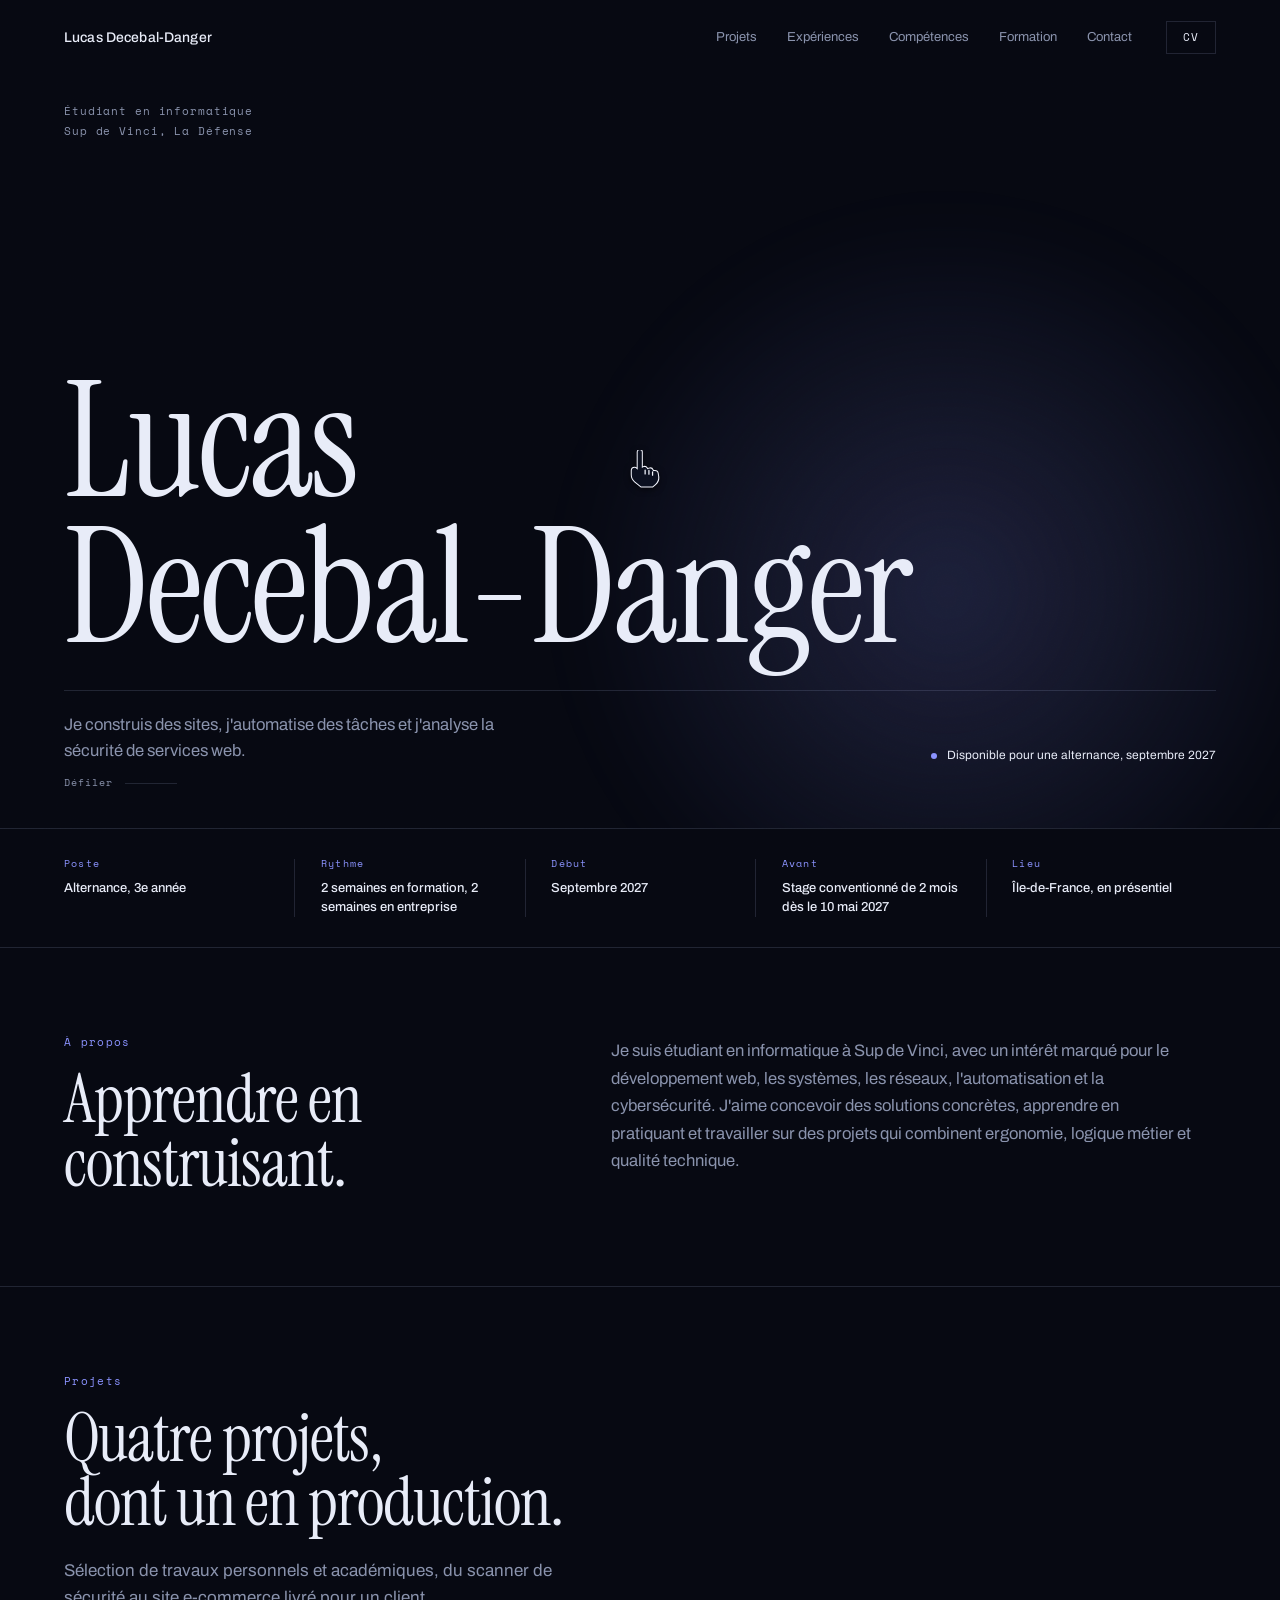
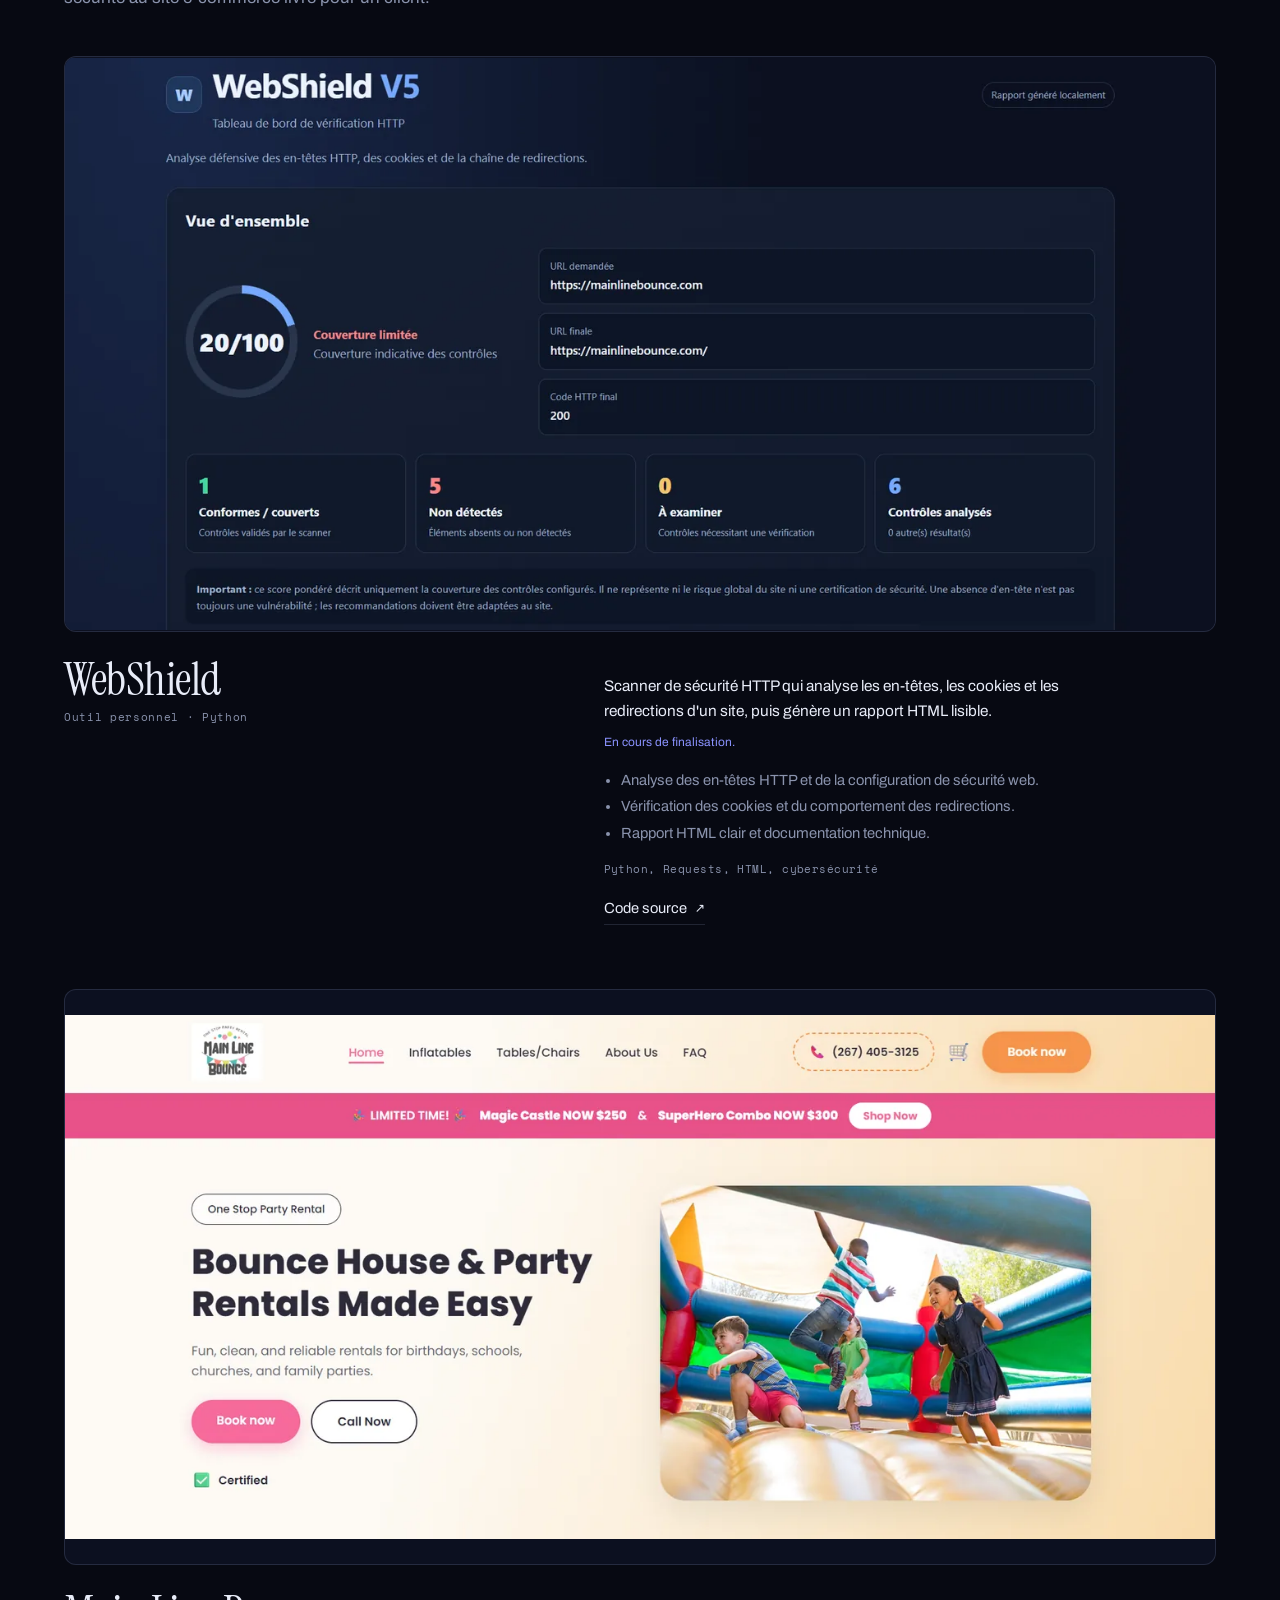
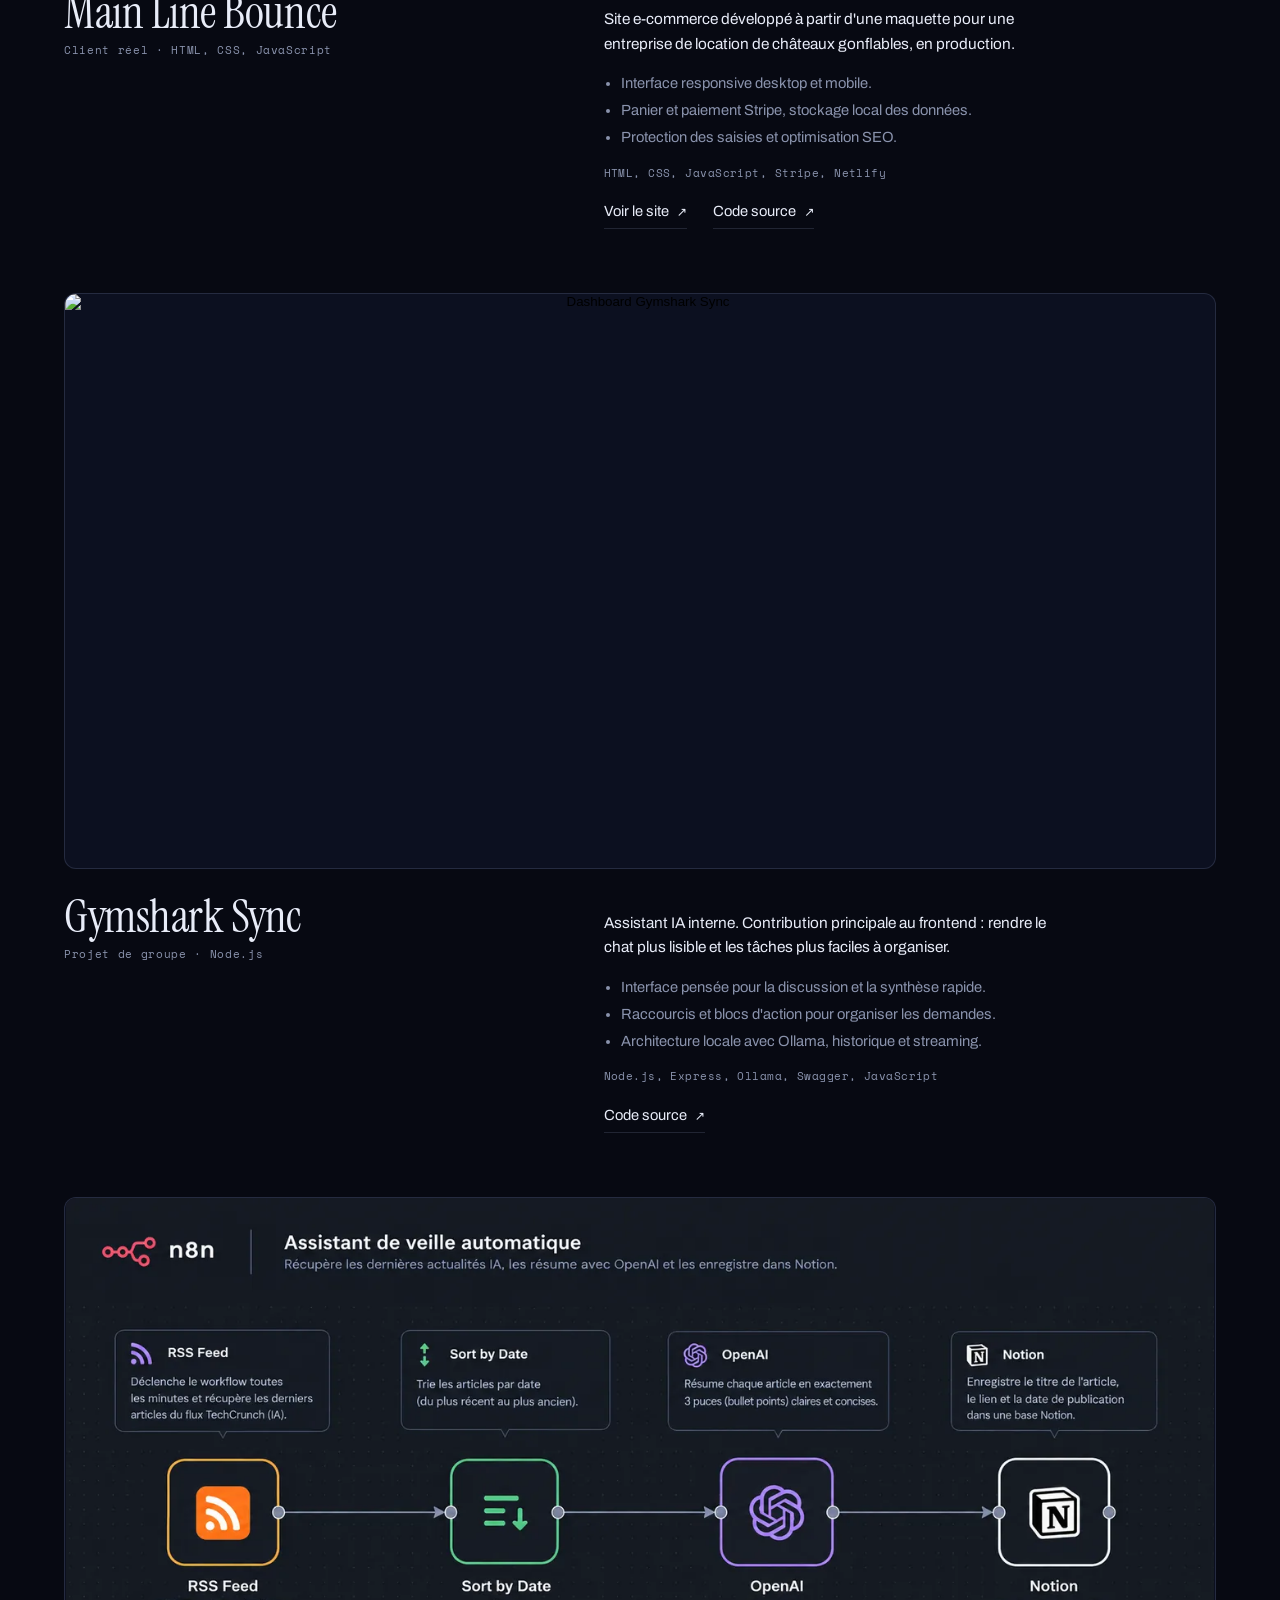
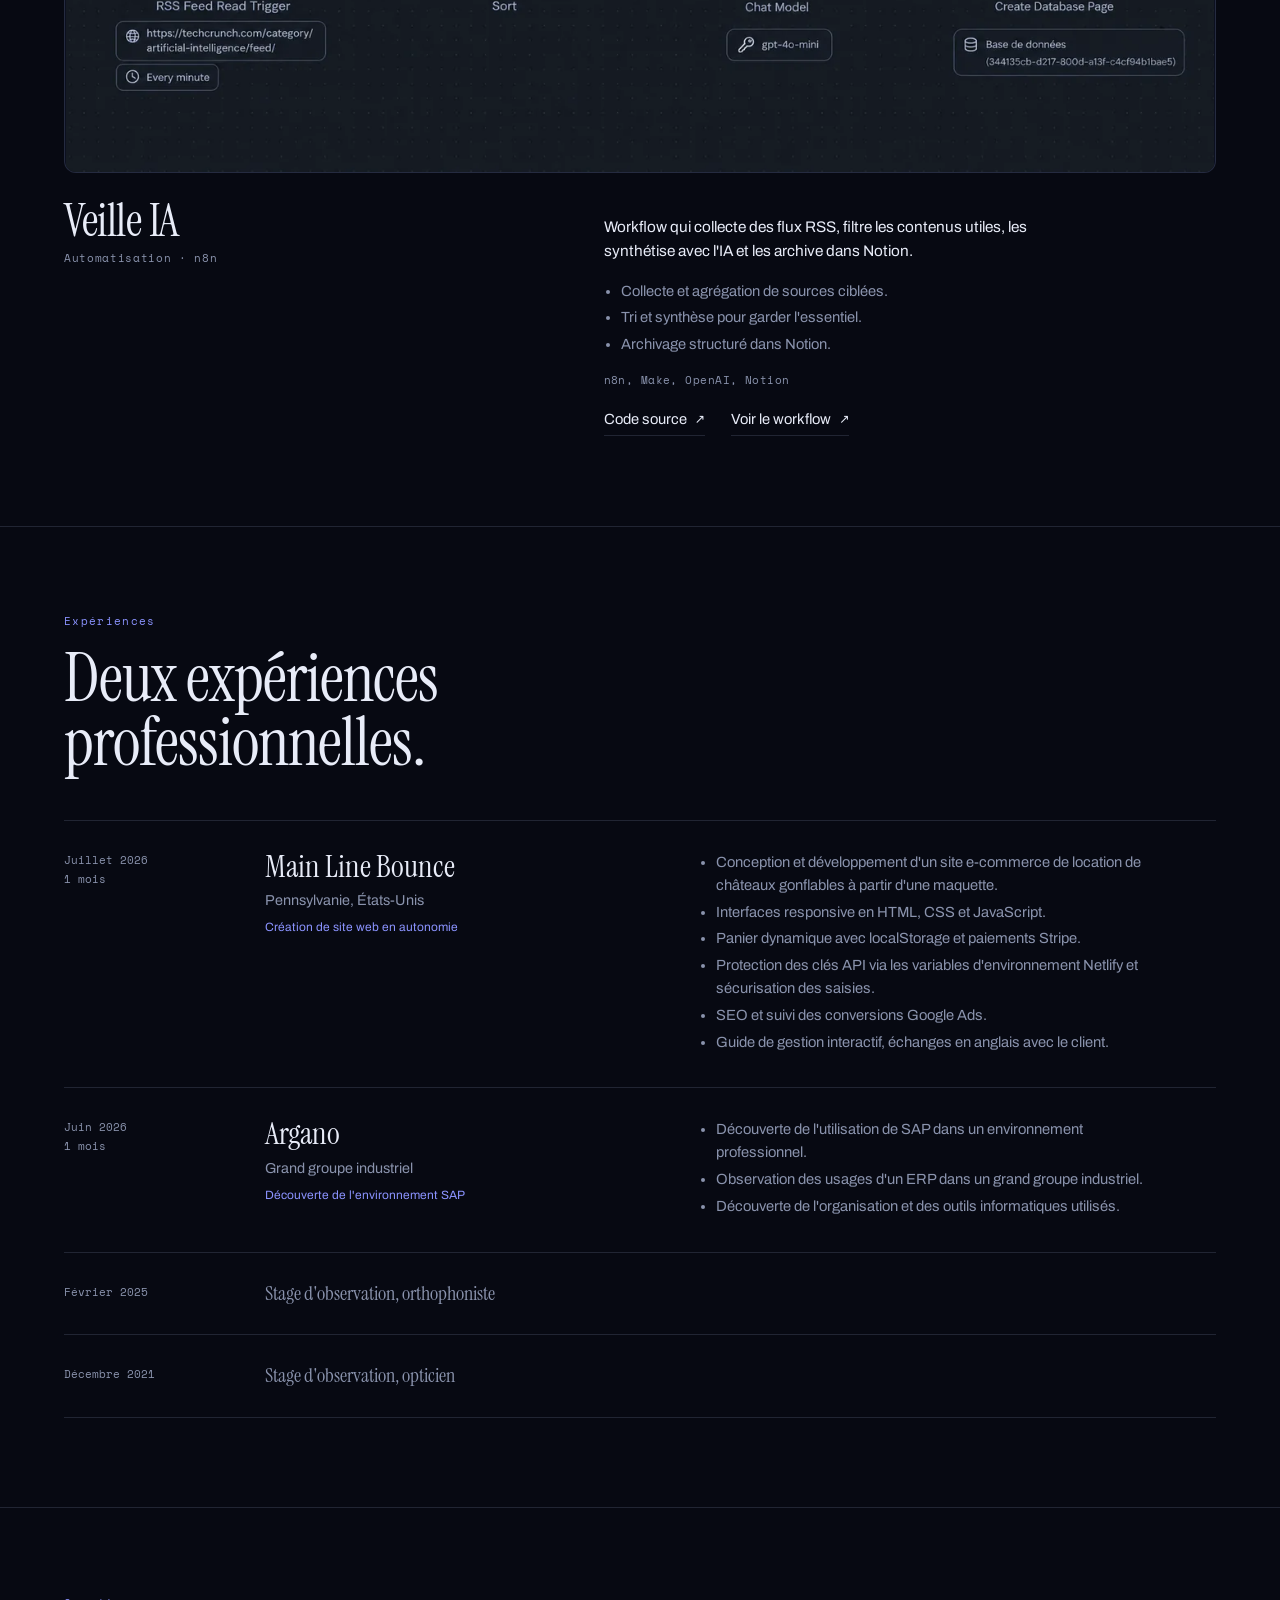
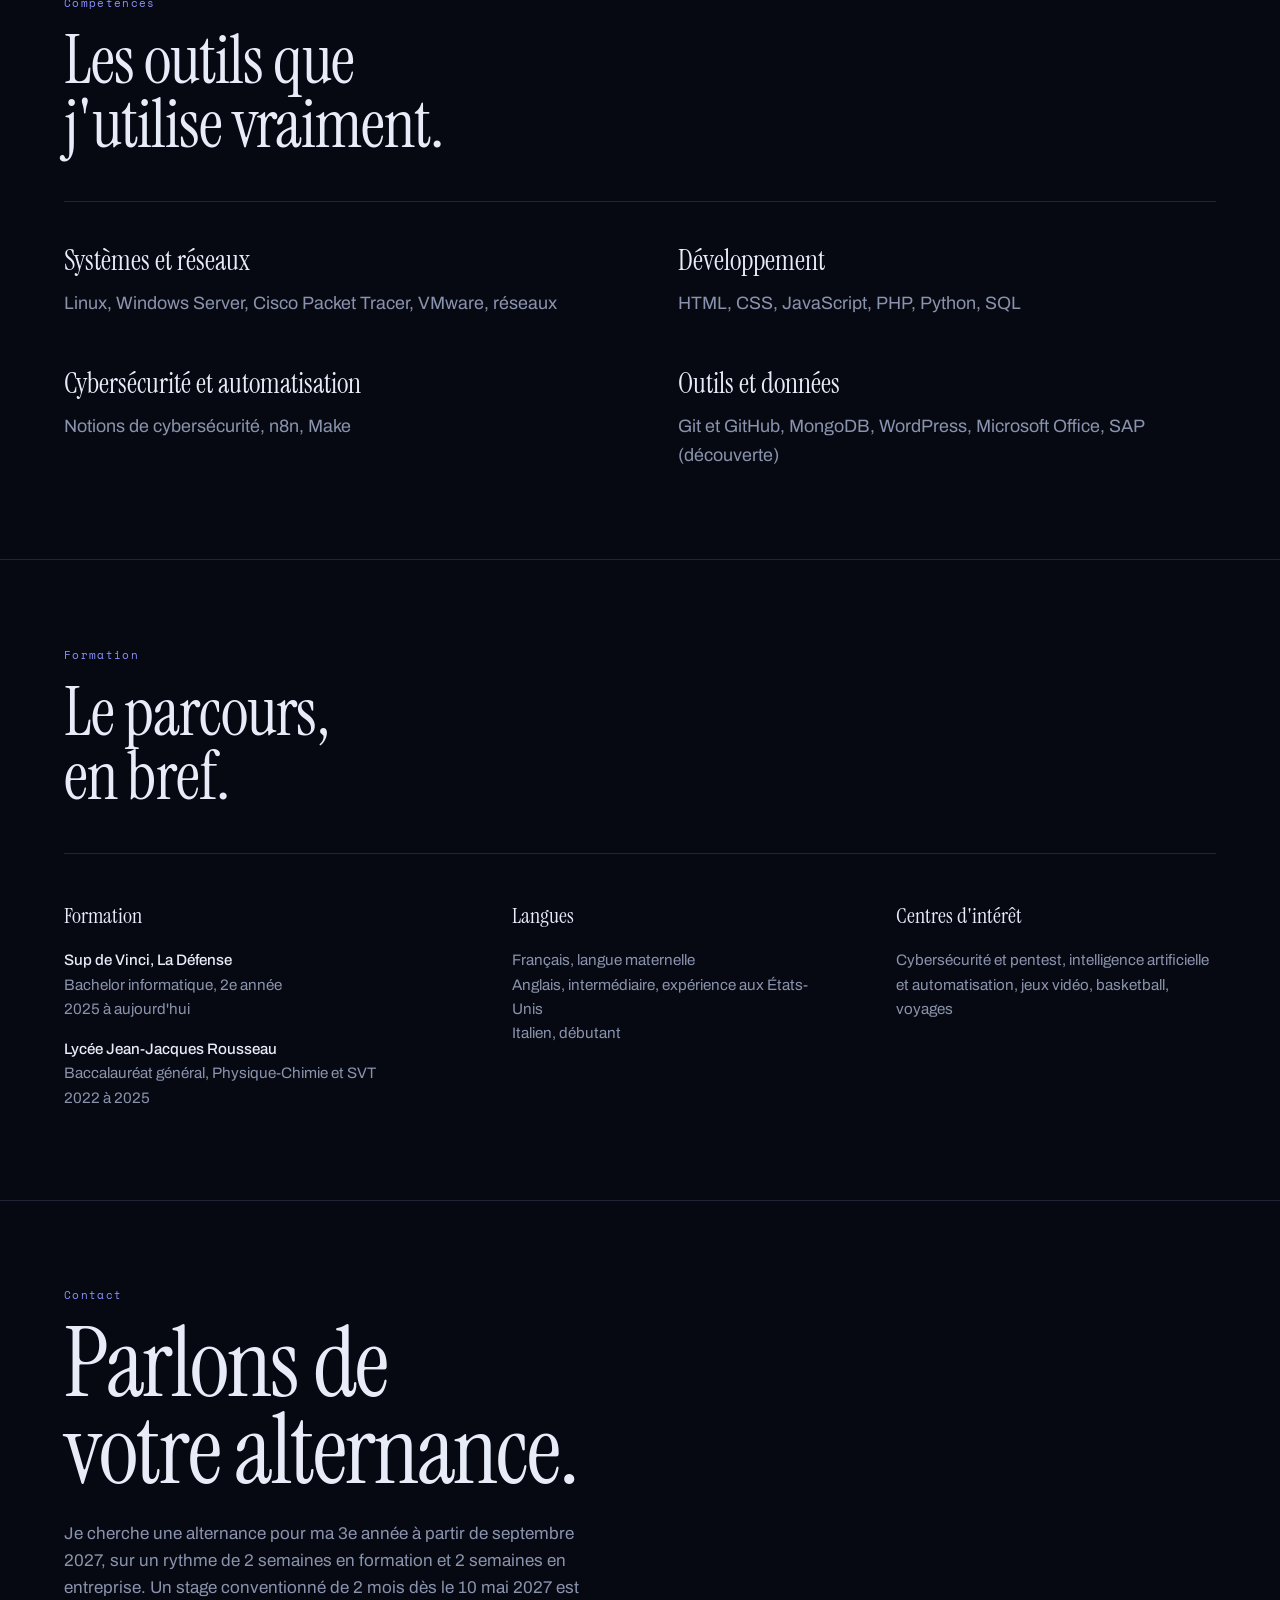
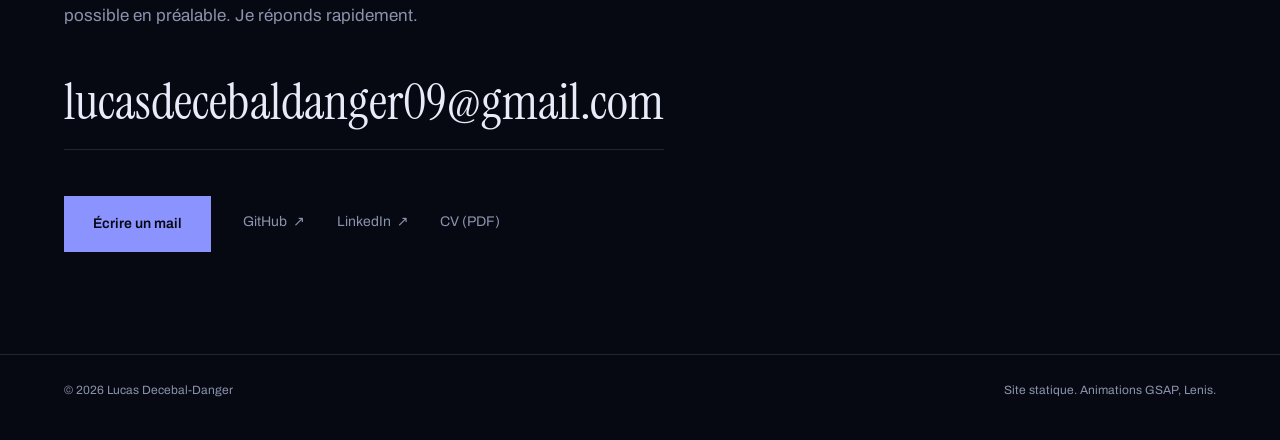
==== commit 9c56d846: "Restore About, remove AgriScan, uniform rounded project images, tighten spacing, glove cursor" ====
--- a/index.html
+++ b/index.html
@@ -41,8 +41,13 @@
 </div>
 
 <div class="cursor" id="cursor" aria-hidden="true">
-  <span class="cursor-dot"></span>
-  <span class="cursor-ring"></span>
+  <div class="cursor-inner">
+    <svg class="cursor-glove" viewBox="0 0 44 46" width="38" height="38" aria-hidden="true">
+      <path class="glove-fill" d="M18 2.5C18 1.1 19.1 0 20.5 0S23 1.1 23 2.5V21.8l1.6-.9c1.6-.9 3.6-.3 4.5 1.3l.6 1.1 2.2-.8c1.7-.6 3.6.2 4.3 1.9l.6 1.4 1.5-.4c1.8-.4 3.6.8 3.9 2.6l.6 3.8c.6 3.6-.8 7.2-3.6 9.6l-3.3 2.8H22.2L14.6 38c-2.4-1.9-3.8-4.8-3.8-7.9V25c0-1.9 1.5-3.4 3.4-3.4.9 0 1.8.4 2.4 1L18 24V2.5Z"/>
+      <path class="glove-line" d="M27 24.5V29M31.6 24.8V29.3M36 26.5V30.5"/>
+    </svg>
+    <span class="cursor-spark" aria-hidden="true">✦</span>
+  </div>
 </div>
 
 <div class="noise" aria-hidden="true"></div>
@@ -92,10 +97,22 @@
     <div class="spec-item"><span class="spec-label">Lieu</span><span class="spec-value">Île-de-France, en présentiel</span></div>
   </section>
 
+  <section class="section" id="apropos">
+    <div class="wrap about">
+      <div class="about-head">
+        <p class="section-label" data-reveal>À propos</p>
+        <h2 class="section-title" data-reveal>Apprendre en<br>construisant.</h2>
+      </div>
+      <div class="about-body">
+        <p data-reveal>Je suis étudiant en informatique à Sup de Vinci, avec un intérêt marqué pour le développement web, les systèmes, les réseaux, l'automatisation et la cybersécurité. J'aime concevoir des solutions concrètes, apprendre en pratiquant et travailler sur des projets qui combinent ergonomie, logique métier et qualité technique.</p>
+      </div>
+    </div>
+  </section>
+
   <section class="section" id="projets">
     <header class="section-head wrap">
       <p class="section-label" data-reveal>Projets</p>
-      <h2 class="section-title" data-reveal>Cinq projets,<br>dont un en production.</h2>
+      <h2 class="section-title" data-reveal>Quatre projets,<br>dont un en production.</h2>
       <p class="section-intro" data-reveal>Sélection de travaux personnels et académiques, du scanner de sécurité au site e-commerce livré pour un client.</p>
     </header>
 
@@ -176,31 +193,6 @@
     </article>
 
     <article class="project wrap">
-      <div class="project-media project-media--phone">
-        <img class="project-media-bg" src="./assets/images/agriscan.webp" alt="" aria-hidden="true">
-        <button type="button" class="shot" data-zoom aria-label="Agrandir l'image : page d'accueil de l'application AgriScan">
-          <img loading="lazy" decoding="async" src="./assets/images/agriscan.webp" alt="Page d'accueil de l'application AgriScan">
-        </button>
-      </div>
-      <div class="project-info">
-        <div class="project-title-block">
-          <h3>AgriScan</h3>
-          <p class="project-meta">Projet d'étude · TypeScript</p>
-        </div>
-        <div class="project-copy">
-          <p class="project-desc">Application mobile de diagnostic agricole et d'aide à la décision, centrée sur le parcours utilisateur et la lisibilité.</p>
-          <ul class="bullets">
-            <li>Interface mobile pensée pour une consultation rapide.</li>
-            <li>Parcours construit autour des symptômes et recommandations.</li>
-            <li>Stack TypeScript et MongoDB.</li>
-          </ul>
-          <p class="project-stack">TypeScript, MongoDB, frontend, backend</p>
-          <p class="project-links"><a class="link-arrow" href="https://github.com/LucasDECEBAL/Projet-d-etude" target="_blank" rel="noopener noreferrer">Code source<span aria-hidden="true">↗</span></a></p>
-        </div>
-      </div>
-    </article>
-
-    <article class="project wrap">
       <div class="project-media">
         <button type="button" class="shot" data-zoom aria-label="Agrandir l'image : workflow de veille IA automatisé">
           <img loading="lazy" decoding="async" src="./assets/images/veille-ia.webp" alt="Workflow d'automatisation de veille IA">
--- a/style.css
+++ b/style.css
@@ -14,7 +14,7 @@
   --sans: "Archivo", system-ui, -apple-system, "Segoe UI", sans-serif;
   --mono: "Space Mono", ui-monospace, monospace;
   --pad: clamp(20px, 5vw, 72px);
-  --max: 1440px;
+  --max: 1280px;
   --head-h: 76px;
 }
 
@@ -123,35 +123,62 @@
 .cursor {
   position: fixed;
   inset: 0;
-  z-index: 90;
+  z-index: 120;
   pointer-events: none;
   display: none;
+  will-change: transform;
+  transform: translate3d(-100px, -100px, 0);
 }
 .has-cursor .cursor { display: block; }
 
-.cursor-dot,
-.cursor-ring {
+.cursor-inner {
   position: absolute;
   left: 0;
   top: 0;
-  border-radius: 50%;
-  will-change: transform;
-}
-.cursor-dot {
-  width: 6px;
-  height: 6px;
-  background: var(--accent);
-}
-.cursor-ring {
-  width: 34px;
-  height: 34px;
-  border: 1px solid rgba(200, 210, 255, 0.35);
-  transition: width 0.25s, height 0.25s, border-color 0.25s;
-}
-.cursor-grow .cursor-ring {
-  width: 54px;
-  height: 54px;
-  border-color: var(--accent);
+  width: 38px;
+  height: 38px;
+  transform-origin: 18px 0;
+  transition: transform 0.18s cubic-bezier(0.2, 0.8, 0.2, 1);
+}
+.cursor-glove {
+  display: block;
+  width: 38px;
+  height: 38px;
+  filter: drop-shadow(0 2px 3px rgba(0, 0, 0, 0.55));
+}
+.cursor.is-hover .cursor-inner { transform: scale(1.14) rotate(-7deg); }
+.cursor.is-down .cursor-inner { transform: scale(0.86) rotate(4deg); }
+
+.cursor-spark {
+  position: absolute;
+  left: 18px;
+  top: 0;
+  transform: translate(-50%, -50%) scale(0);
+  color: var(--accent);
+  font-size: 15px;
+  line-height: 1;
+  opacity: 0;
+  pointer-events: none;
+}
+.cursor.is-click .cursor-spark { animation: spark 0.4s ease-out; }
+
+@keyframes spark {
+  0% { opacity: 1; transform: translate(-50%, -50%) scale(0.2); }
+  70% { opacity: 1; transform: translate(-50%, -50%) scale(1.1); }
+  100% { opacity: 0; transform: translate(-50%, -50%) scale(1.5); }
+}
+.glove-fill {
+  fill: #0B1020;
+  stroke: #F4F6FF;
+  stroke-width: 2.4;
+  stroke-linejoin: round;
+  paint-order: stroke;
+}
+.glove-line {
+  fill: none;
+  stroke: #F4F6FF;
+  stroke-width: 1.5;
+  stroke-linecap: round;
 }
 
 @media (hover: hover) and (pointer: fine) {
@@ -284,11 +311,11 @@
 
 .hero {
   position: relative;
-  min-height: 100dvh;
+  min-height: 92dvh;
   display: flex;
   flex-direction: column;
   justify-content: flex-end;
-  padding: calc(var(--head-h) + 20px) var(--pad) clamp(28px, 5vw, 52px);
+  padding: calc(var(--head-h) + 20px) var(--pad) clamp(24px, 4vw, 40px);
   overflow: hidden;
 }
 
@@ -338,7 +365,7 @@
   grid-template-columns: minmax(0, 1fr) auto;
   gap: 14px 32px;
   align-items: end;
-  margin-top: clamp(26px, 4vw, 44px);
+  margin-top: clamp(18px, 2.5vw, 30px);
   padding-top: 20px;
   border-top: 1px solid var(--line);
 }
@@ -413,7 +440,7 @@
 .spec {
   display: grid;
   grid-template-columns: repeat(5, minmax(0, 1fr));
-  padding: clamp(26px, 4vw, 40px) var(--pad);
+  padding: clamp(20px, 3vw, 30px) var(--pad);
   border-top: 1px solid var(--line);
 }
 
@@ -440,11 +467,11 @@
 /* ---------- Sections ---------------------------------------------------- */
 
 .section {
-  padding: clamp(88px, 12vw, 170px) var(--pad);
+  padding: clamp(56px, 7vw, 104px) var(--pad);
   border-top: 1px solid var(--line);
 }
 
-.section-head { margin-bottom: clamp(40px, 6vw, 76px); }
+.section-head { margin-bottom: clamp(26px, 3.5vw, 46px); }
 
 .section-label {
   margin-bottom: 20px;
@@ -466,9 +493,23 @@
   color: var(--smoke);
 }
 
+/* À propos */
+.about {
+  display: grid;
+  grid-template-columns: minmax(0, 0.9fr) minmax(0, 1.1fr);
+  gap: clamp(24px, 4vw, 64px);
+  align-items: start;
+}
+.about-body p {
+  max-width: 58ch;
+  color: var(--smoke);
+  font-size: clamp(1rem, 1.3vw, 1.12rem);
+  line-height: 1.65;
+}
+
 /* ---------- Projets ----------------------------------------------------- */
 
-.project { margin-bottom: clamp(70px, 9vw, 130px); }
+.project { margin-bottom: clamp(40px, 5vw, 72px); }
 .project:last-child { margin-bottom: 0; }
 
 .project-media {
@@ -477,6 +518,7 @@
   aspect-ratio: 2 / 1;
   background: var(--ink-2);
   border: 1px solid var(--line);
+  border-radius: 12px;
 }
 
 .shot {
@@ -501,31 +543,11 @@
 }
 .project-media:hover .shot img { filter: brightness(1.06); }
 
-/* Téléphone : fond flou pour remplir le cadre sans rogner l'écran. */
-.project-media-bg {
-  position: absolute;
-  inset: 0;
-  width: 100%;
-  height: 100%;
-  object-fit: cover;
-  filter: blur(30px) brightness(0.36) saturate(1.1);
-  transform: scale(1.18);
-  opacity: 0.65;
-  pointer-events: none;
-}
-.project-media--phone .shot {
-  position: relative;
-  z-index: 1;
-  display: grid;
-  grid-template-rows: 100%;
-  place-items: center;
-}
-
 .project-info {
   display: grid;
   grid-template-columns: minmax(0, 0.9fr) minmax(0, 1.1fr);
-  gap: clamp(24px, 4vw, 64px);
-  padding-top: clamp(22px, 3vw, 34px);
+  gap: clamp(20px, 3vw, 48px);
+  padding-top: clamp(16px, 2vw, 24px);
 }
 
 .project-title-block h3 {
@@ -598,7 +620,7 @@
   grid-template-columns: 150px minmax(0, 0.85fr) minmax(0, 1.15fr);
   gap: clamp(20px, 4vw, 52px);
   align-items: start;
-  padding: clamp(26px, 4vw, 40px) 0;
+  padding: clamp(20px, 3vw, 30px) 0;
   border-bottom: 1px solid var(--line);
 }
 
@@ -663,7 +685,7 @@
 
 /* ---------- Contact ----------------------------------------------------- */
 
-.section--contact { padding-bottom: clamp(80px, 12vw, 160px); }
+.section--contact { padding-bottom: clamp(56px, 8vw, 104px); }
 
 .contact-title {
   font-family: var(--serif);
@@ -676,7 +698,7 @@
 
 .contact-mail {
   display: inline-block;
-  margin-top: clamp(28px, 4vw, 44px);
+  margin-top: clamp(20px, 3vw, 32px);
   padding-bottom: 6px;
   border-bottom: 1px solid var(--line);
   font-family: var(--serif);
@@ -776,6 +798,7 @@
   max-width: min(94vw, 1300px);
   max-height: 88vh;
   border: 1px solid var(--line);
+  border-radius: 10px;
   object-fit: contain;
   background: var(--ink-2);
 }
@@ -852,6 +875,7 @@
 
   .exp, .exp--mini { grid-template-columns: 1fr; gap: 10px; }
 
+  .about { grid-template-columns: 1fr; gap: 20px; }
   .skills { grid-template-columns: 1fr; }
   .path { grid-template-columns: 1fr; }
 }
